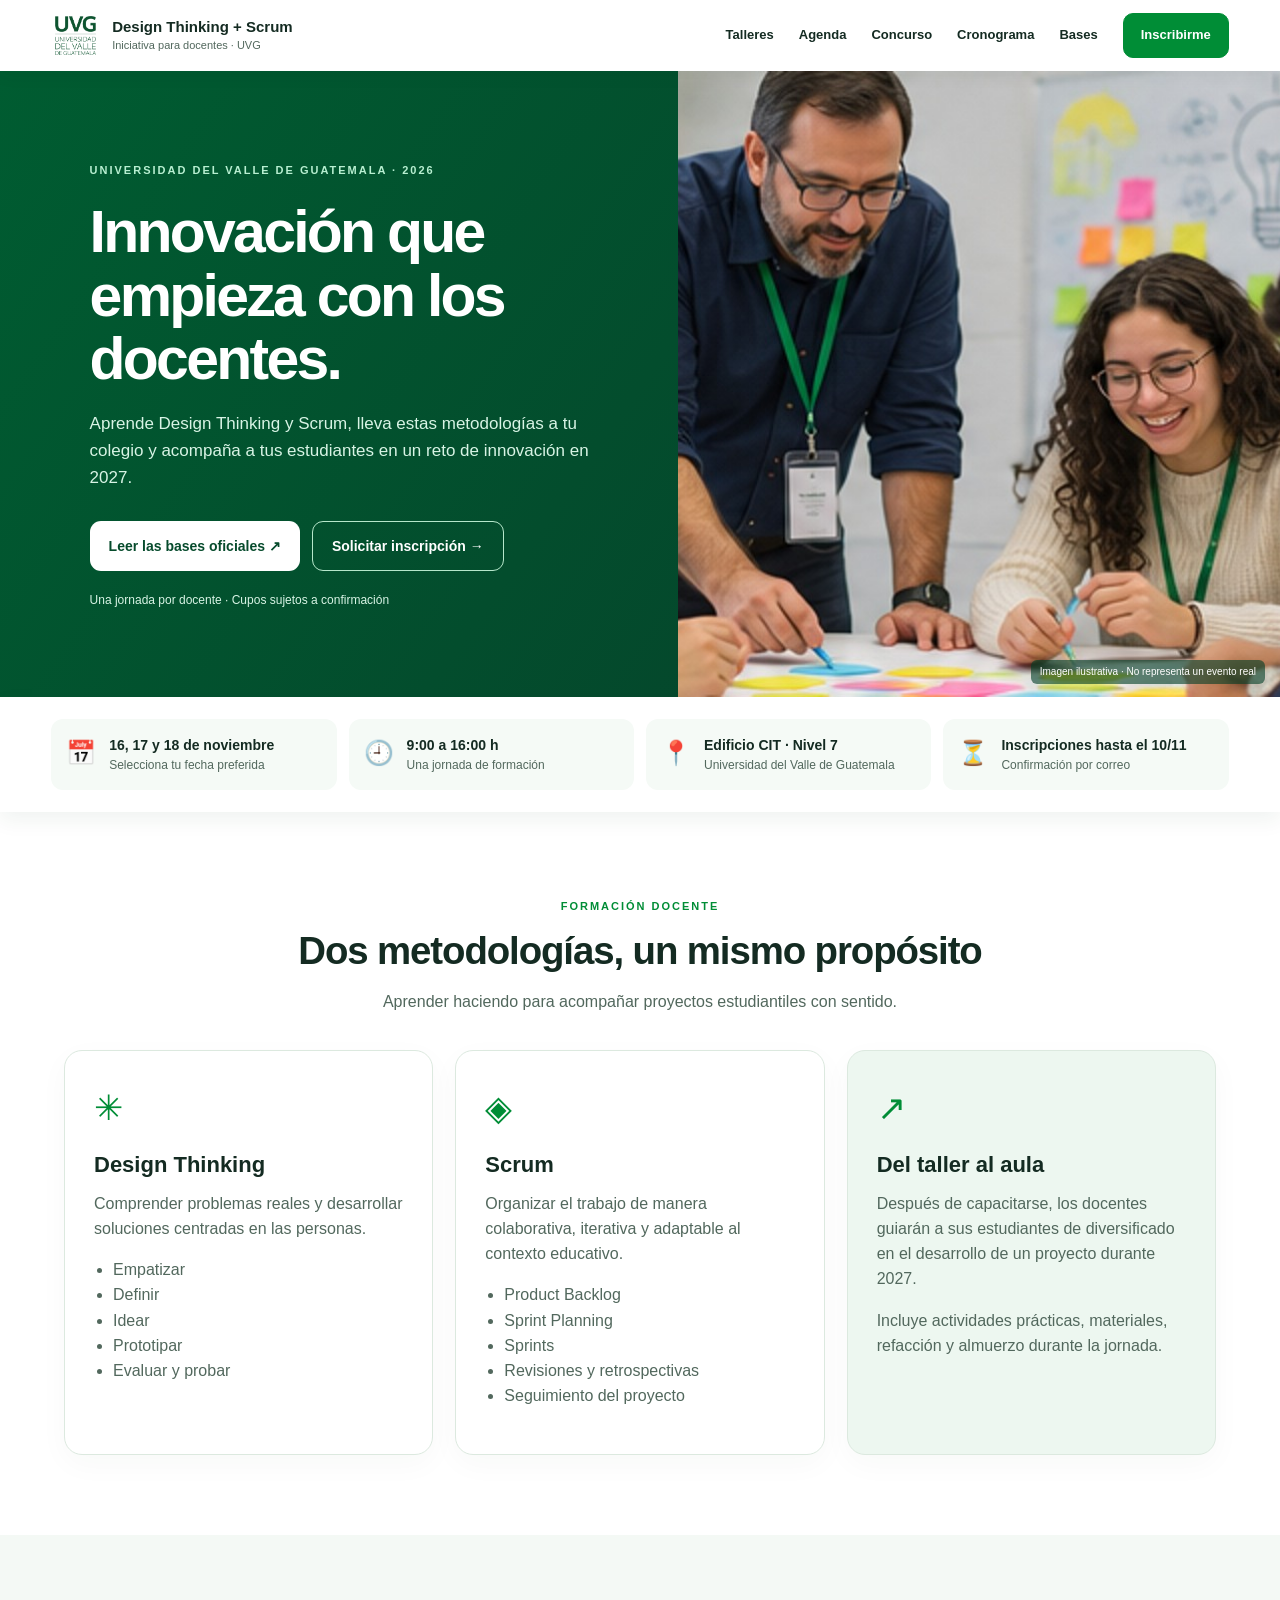
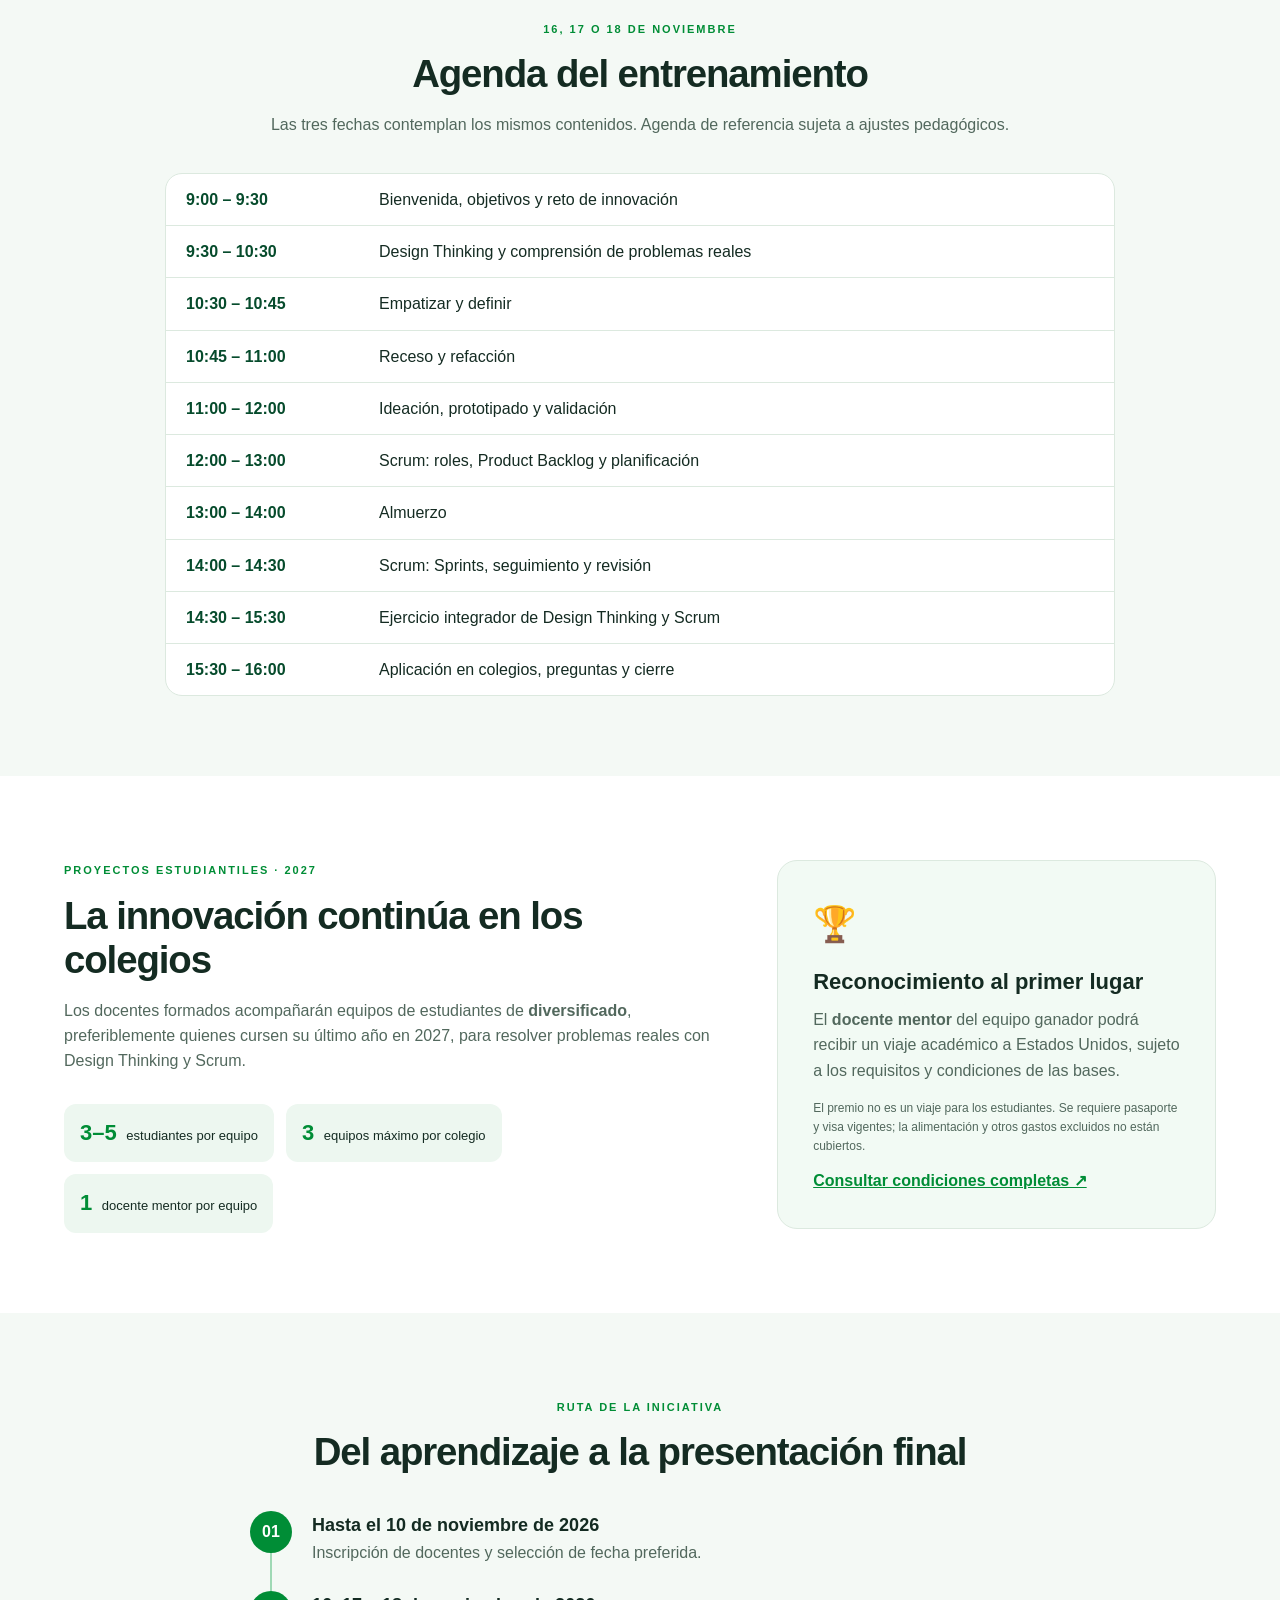
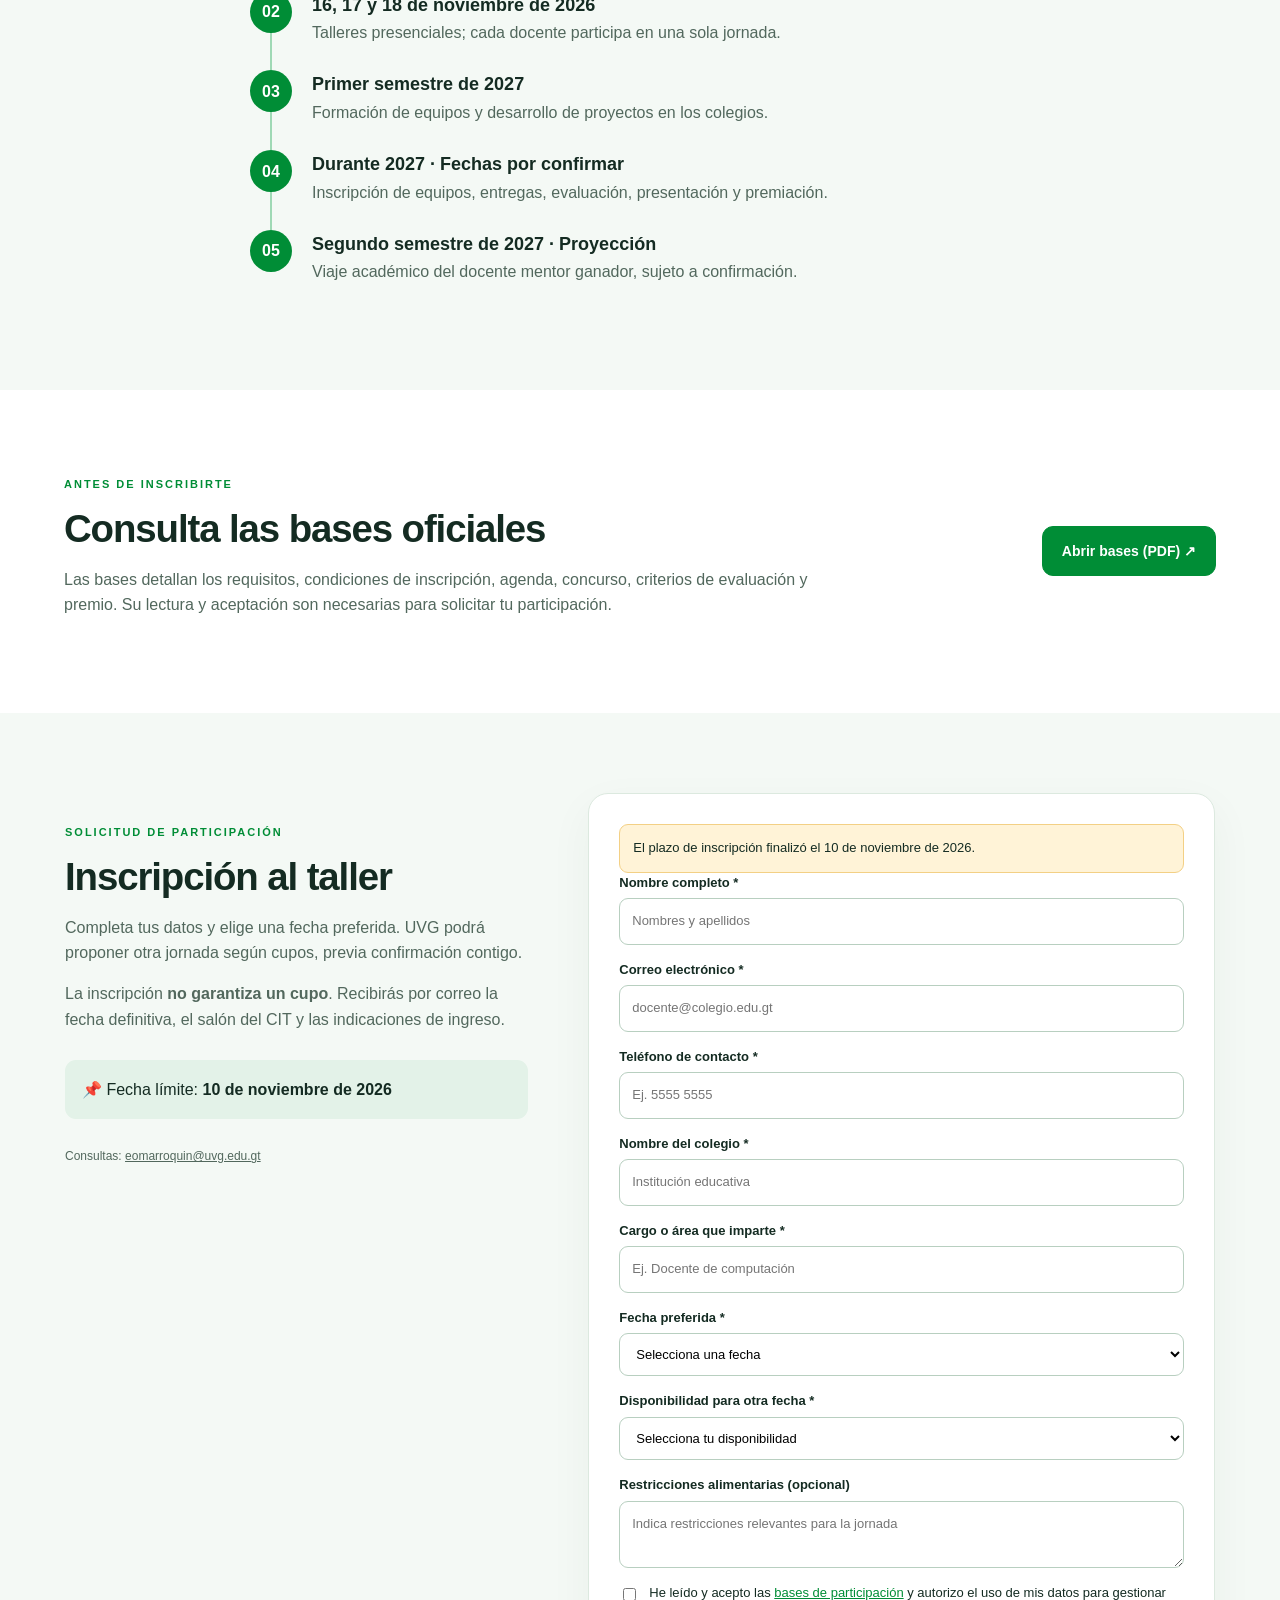
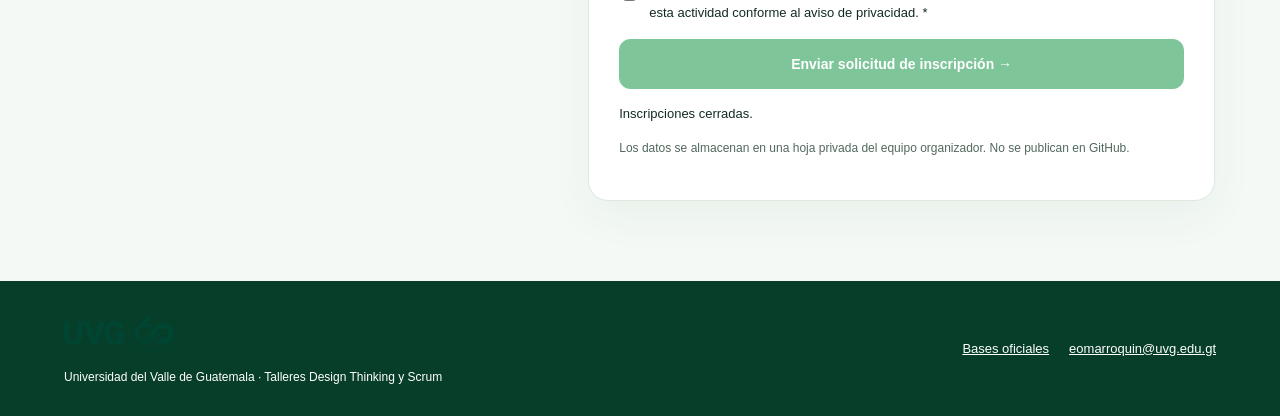
==== index.html @ 0d71b35c "Add files via upload" ====
<!doctype html><html lang="es"><head><meta charset="utf-8"><meta name="viewport" content="width=device-width,initial-scale=1"><meta name="description" content="Talleres de Design Thinking y Scrum para docentes, Universidad del Valle de Guatemala, noviembre 2026."><title>Design Thinking y Scrum | UVG</title><link rel="stylesheet" href="styles.css"></head><body>
<header class="top"><a href="#inicio" class="brand"><img src="assets/logo-uvg-principal.png" alt="Logo original de Universidad del Valle de Guatemala"><span>Design Thinking <b>+ Scrum</b><small>Iniciativa para docentes · UVG</small></span></a><button class="menu" aria-label="Abrir menú" aria-expanded="false">☰</button><nav id="nav"><a href="#talleres">Talleres</a><a href="#agenda">Agenda</a><a href="#concurso">Concurso</a><a href="#cronograma">Cronograma</a><a href="#bases">Bases</a><a class="navbtn" href="#inscripcion">Inscribirme</a></nav></header>
<main><section class="hero" id="inicio"><div class="hero-copy"><span class="eyebrow">UNIVERSIDAD DEL VALLE DE GUATEMALA · 2026</span><h1>Innovación que empieza con los docentes.</h1><p>Aprende Design Thinking y Scrum, lleva estas metodologías a tu colegio y acompaña a tus estudiantes en un reto de innovación en 2027.</p><div class="actions"><a class="btn light" href="documentos/bases-participacion.pdf" target="_blank" rel="noopener">Leer las bases oficiales ↗</a><a class="btn outline" href="#inscripcion">Solicitar inscripción →</a></div><p class="hero-note">Una jornada por docente · Cupos sujetos a confirmación</p></div><div class="hero-photo"><img src="assets/taller-ilustrativo.jpg" alt="Imagen ilustrativa generada de una actividad colaborativa de innovación"><span>Imagen ilustrativa · No representa un evento real</span></div></section>
<section class="quick" aria-label="Datos importantes"><article><span>📅</span><div><strong>16, 17 y 18 de noviembre</strong><small>Selecciona tu fecha preferida</small></div></article><article><span>🕘</span><div><strong>9:00 a 16:00 h</strong><small>Una jornada de formación</small></div></article><article><span>📍</span><div><strong>Edificio CIT · Nivel 7</strong><small>Universidad del Valle de Guatemala</small></div></article><article><span>⏳</span><div><strong>Inscripciones hasta el 10/11</strong><small>Confirmación por correo</small></div></article></section>
<section class="section" id="talleres"><div class="section-heading"><span class="eyebrow green">FORMACIÓN DOCENTE</span><h2>Dos metodologías, un mismo propósito</h2><p>Aprender haciendo para acompañar proyectos estudiantiles con sentido.</p></div><div class="cards"><article class="feature"><span class="symbol">✳</span><h3>Design Thinking</h3><p>Comprender problemas reales y desarrollar soluciones centradas en las personas.</p><ul><li>Empatizar</li><li>Definir</li><li>Idear</li><li>Prototipar</li><li>Evaluar y probar</li></ul></article><article class="feature"><span class="symbol">◈</span><h3>Scrum</h3><p>Organizar el trabajo de manera colaborativa, iterativa y adaptable al contexto educativo.</p><ul><li>Product Backlog</li><li>Sprint Planning</li><li>Sprints</li><li>Revisiones y retrospectivas</li><li>Seguimiento del proyecto</li></ul></article><article class="feature emphasis"><span class="symbol">↗</span><h3>Del taller al aula</h3><p>Después de capacitarse, los docentes guiarán a sus estudiantes de diversificado en el desarrollo de un proyecto durante 2027.</p><p>Incluye actividades prácticas, materiales, refacción y almuerzo durante la jornada.</p></article></div></section>
<section class="section tint" id="agenda"><div class="section-heading"><span class="eyebrow green">16, 17 O 18 DE NOVIEMBRE</span><h2>Agenda del entrenamiento</h2><p>Las tres fechas contemplan los mismos contenidos. Agenda de referencia sujeta a ajustes pedagógicos.</p></div><div class="agenda"><div class="agrow"><b>9:00 – 9:30</b><span>Bienvenida, objetivos y reto de innovación</span></div><div class="agrow"><b>9:30 – 10:30</b><span>Design Thinking y comprensión de problemas reales</span></div><div class="agrow"><b>10:30 – 10:45</b><span>Empatizar y definir</span></div><div class="agrow"><b>10:45 – 11:00</b><span>Receso y refacción</span></div><div class="agrow"><b>11:00 – 12:00</b><span>Ideación, prototipado y validación</span></div><div class="agrow"><b>12:00 – 13:00</b><span>Scrum: roles, Product Backlog y planificación</span></div><div class="agrow"><b>13:00 – 14:00</b><span>Almuerzo</span></div><div class="agrow"><b>14:00 – 14:30</b><span>Scrum: Sprints, seguimiento y revisión</span></div><div class="agrow"><b>14:30 – 15:30</b><span>Ejercicio integrador de Design Thinking y Scrum</span></div><div class="agrow"><b>15:30 – 16:00</b><span>Aplicación en colegios, preguntas y cierre</span></div></div></section>
<section class="section" id="concurso"><div class="split"><div><span class="eyebrow green">PROYECTOS ESTUDIANTILES · 2027</span><h2>La innovación continúa en los colegios</h2><p>Los docentes formados acompañarán equipos de estudiantes de <strong>diversificado</strong>, preferiblemente quienes cursen su último año en 2027, para resolver problemas reales con Design Thinking y Scrum.</p><div class="facts"><span><b>3–5</b> estudiantes por equipo</span><span><b>3</b> equipos máximo por colegio</span><span><b>1</b> docente mentor por equipo</span></div></div><div class="prize"><span class="symbol">🏆</span><h3>Reconocimiento al primer lugar</h3><p>El <strong>docente mentor</strong> del equipo ganador podrá recibir un viaje académico a Estados Unidos, sujeto a los requisitos y condiciones de las bases.</p><p class="small">El premio no es un viaje para los estudiantes. Se requiere pasaporte y visa vigentes; la alimentación y otros gastos excluidos no están cubiertos.</p><a href="documentos/bases-participacion.pdf" target="_blank" rel="noopener">Consultar condiciones completas ↗</a></div></div></section>
<section class="section tint" id="cronograma"><div class="section-heading"><span class="eyebrow green">RUTA DE LA INICIATIVA</span><h2>Del aprendizaje a la presentación final</h2></div><div class="timeline"><article><b>01</b><div><h3>Hasta el 10 de noviembre de 2026</h3><p>Inscripción de docentes y selección de fecha preferida.</p></div></article><article><b>02</b><div><h3>16, 17 y 18 de noviembre de 2026</h3><p>Talleres presenciales; cada docente participa en una sola jornada.</p></div></article><article><b>03</b><div><h3>Primer semestre de 2027</h3><p>Formación de equipos y desarrollo de proyectos en los colegios.</p></div></article><article><b>04</b><div><h3>Durante 2027 · Fechas por confirmar</h3><p>Inscripción de equipos, entregas, evaluación, presentación y premiación.</p></div></article><article><b>05</b><div><h3>Segundo semestre de 2027 · Proyección</h3><p>Viaje académico del docente mentor ganador, sujeto a confirmación.</p></div></article></div></section>
<section class="section bases" id="bases"><div><span class="eyebrow green">ANTES DE INSCRIBIRTE</span><h2>Consulta las bases oficiales</h2><p>Las bases detallan los requisitos, condiciones de inscripción, agenda, concurso, criterios de evaluación y premio. Su lectura y aceptación son necesarias para solicitar tu participación.</p></div><a class="btn primary" href="documentos/bases-participacion.pdf" target="_blank" rel="noopener">Abrir bases (PDF) ↗</a></section>
<section class="section tint" id="inscripcion"><div class="formwrap"><div class="form-intro"><span class="eyebrow green">SOLICITUD DE PARTICIPACIÓN</span><h2>Inscripción al taller</h2><p>Completa tus datos y elige una fecha preferida. UVG podrá proponer otra jornada según cupos, previa confirmación contigo.</p><p>La inscripción <strong>no garantiza un cupo</strong>. Recibirás por correo la fecha definitiva, el salón del CIT y las indicaciones de ingreso.</p><div class="notice">📌 Fecha límite: <strong>10 de noviembre de 2026</strong></div><p class="small">Consultas: <a href="mailto:eomarroquin@uvg.edu.gt">eomarroquin@uvg.edu.gt</a></p></div><div class="formcard"><div id="setupWarning" class="warning" hidden>El registro todavía no está conectado. El administrador debe configurar el servicio de recepción antes de publicar la página.</div><form id="registrationForm" method="post" target="registro_respuesta" autocomplete="on"><label>Nombre completo *<input name="nombre" required minlength="5" maxlength="120" autocomplete="name" placeholder="Nombres y apellidos"></label><label>Correo electrónico *<input type="email" name="correo" required maxlength="160" autocomplete="email" placeholder="docente@colegio.edu.gt"></label><label>Teléfono de contacto *<input type="tel" name="telefono" required minlength="8" maxlength="20" pattern="[0-9+() .-]{8,20}" placeholder="Ej. 5555 5555"></label><label>Nombre del colegio *<input name="colegio" required minlength="3" maxlength="160" placeholder="Institución educativa"></label><label>Cargo o área que imparte *<input name="cargo" required minlength="3" maxlength="120" placeholder="Ej. Docente de computación"></label><label>Fecha preferida *<select name="fecha" required><option value="">Selecciona una fecha</option><option value="2026-11-16">Lunes 16 de noviembre</option><option value="2026-11-17">Martes 17 de noviembre</option><option value="2026-11-18">Miércoles 18 de noviembre</option></select></label><label>Disponibilidad para otra fecha *<select name="disponibilidad" required><option value="">Selecciona tu disponibilidad</option><option value="Las tres fechas">Tengo disponibilidad los tres días</option><option value="Otra fecha previa consulta">Podría asistir otra fecha, previa consulta</option><option value="Solo fecha preferida">Solo puedo asistir en mi fecha preferida</option></select></label><label>Restricciones alimentarias (opcional)<textarea name="alimentacion" maxlength="350" rows="2" placeholder="Indica restricciones relevantes para la jornada"></textarea></label><label class="check"><input type="checkbox" name="aceptacion" value="SI" required><span>He leído y acepto las <a href="documentos/bases-participacion.pdf" target="_blank" rel="noopener">bases de participación</a> y autorizo el uso de mis datos para gestionar esta actividad conforme al aviso de privacidad. *</span></label><input type="hidden" name="website" value=""><input type="hidden" name="requestId" id="requestId"><button id="submitBtn" class="btn primary full" type="submit">Enviar solicitud de inscripción →</button><p id="formMessage" role="status" aria-live="polite" class="formmsg"></p><p class="small">Los datos se almacenan en una hoja privada del equipo organizador. No se publican en GitHub.</p></form><iframe name="registro_respuesta" id="registro_respuesta" title="Respuesta del registro" hidden></iframe></div></div></section></main>
<footer><div><img src="assets/logo-uvg-aniversario.png" alt="Logo institucional original de UVG aniversario"><p>Universidad del Valle de Guatemala · Talleres Design Thinking y Scrum</p></div><div><a href="documentos/bases-participacion.pdf" target="_blank" rel="noopener">Bases oficiales</a><a href="mailto:eomarroquin@uvg.edu.gt">eomarroquin@uvg.edu.gt</a></div></footer><script src="config.js"></script><script src="main.js"></script></body></html>
---- styles.css ----
:root{--green:#008d36;--dark:#064b2c;--ink:#142b22;--muted:#52685d;--soft:#edf7f0;--line:#dce9df;--white:#fff}*{box-sizing:border-box}html{scroll-behavior:smooth;scroll-padding-top:86px}body{margin:0;color:var(--ink);font-family:Inter,Segoe UI,Arial,sans-serif;line-height:1.58}a{color:inherit}button,input,select,textarea{font:inherit}.top{position:sticky;top:0;z-index:10;background:#ffffffed;backdrop-filter:blur(14px);display:flex;justify-content:space-between;align-items:center;gap:20px;padding:11px max(4vw,20px);box-shadow:0 2px 18px #143c2012}.brand{display:flex;align-items:center;gap:12px;text-decoration:none;font-size:15px;font-weight:750;line-height:1.2}.brand img{width:49px;height:49px;object-fit:contain}.brand small{display:block;color:var(--muted);font-size:11px;font-weight:500;margin-top:3px}.top nav{display:flex;align-items:center;gap:25px}.top nav a{text-decoration:none;font-weight:650;font-size:13px}.top nav a:hover{color:var(--green)}.top .navbtn,.btn.primary{background:var(--green);color:white;border:1px solid var(--green)}.top .navbtn{padding:11px 17px;border-radius:10px}.menu{display:none;background:none;border:0;font-size:25px}.hero{background:linear-gradient(125deg,#005c31,#063e29);color:#fff;display:grid;grid-template-columns:1fr 47%;min-height:510px;overflow:hidden}.hero-copy{padding:85px 7vw 75px;max-width:800px}.eyebrow{font-size:11px;font-weight:800;letter-spacing:2px;color:#b8efd1}.eyebrow.green{color:var(--green)}h1,h2,h3,p{margin-top:0}h1{font-size:clamp(38px,4.6vw,69px);letter-spacing:-2.7px;line-height:1.08;margin:19px 0 20px}h2{font-size:clamp(28px,3vw,44px);line-height:1.16;letter-spacing:-1.1px;margin:12px 0 15px}h3{font-size:22px;line-height:1.25;margin-bottom:12px}.hero-copy>p{font-size:17px;max-width:580px;color:#d8f4e5}.hero-note{font-size:12px!important;margin-top:20px}.actions{display:flex;flex-wrap:wrap;gap:12px;margin-top:29px}.btn{display:inline-flex;align-items:center;justify-content:center;text-align:center;border-radius:11px;padding:13px 19px;font-weight:750;font-size:14px;text-decoration:none;cursor:pointer;transition:transform .2s,opacity .2s}.btn:hover{transform:translateY(-2px)}.btn.light{background:white;color:var(--dark)}.btn.outline{border:1px solid #b6e7cb;color:white}.hero-photo{position:relative;min-height:360px}.hero-photo img{height:100%;width:100%;object-fit:cover}.hero-photo span{position:absolute;bottom:13px;right:15px;background:#003c2599;color:white;border-radius:6px;padding:4px 9px;font-size:10px}.quick{display:grid;grid-template-columns:repeat(4,1fr);gap:12px;padding:22px 4vw;background:white;box-shadow:0 8px 20px #123d2010}.quick article{display:flex;gap:13px;padding:15px;background:#f5faf6;border-radius:12px}.quick article>span{font-size:24px}.quick strong,.quick small{display:block}.quick strong{font-size:14px}.quick small{font-size:12px;color:var(--muted)}.section{padding:80px max(5vw,22px)}.section-heading{max-width:800px;margin:0 auto 36px;text-align:center}.section-heading p{color:var(--muted)}.cards{display:grid;grid-template-columns:repeat(3,1fr);gap:22px;max-width:1250px;margin:auto}.feature{border:1px solid var(--line);border-radius:18px;padding:29px;background:white;box-shadow:0 9px 30px #143d2108}.feature.emphasis{background:var(--soft)}.feature p,.feature li{color:var(--muted)}.feature ul{padding-left:19px}.symbol{display:block;color:var(--green);font-size:35px;margin-bottom:16px}.tint{background:#f4f9f5}.agenda{max-width:950px;margin:auto;background:white;border:1px solid var(--line);border-radius:17px;overflow:hidden}.agrow{display:grid;grid-template-columns:175px 1fr;gap:18px;padding:13px 20px;border-bottom:1px solid var(--line)}.agrow:last-child{border-bottom:0}.agrow b{color:var(--dark)}.split{max-width:1200px;margin:auto;display:grid;grid-template-columns:1.2fr .8fr;gap:55px;align-items:center}.split p{color:var(--muted)}.facts{display:flex;gap:12px;flex-wrap:wrap;margin-top:30px}.facts span{background:var(--soft);padding:12px 16px;border-radius:12px;font-size:13px}.facts b{font-size:22px;color:var(--green);margin-right:6px}.prize{padding:35px;background:#f2faf4;border:1px solid var(--line);border-radius:20px}.prize a{color:var(--green);font-weight:750}.small{font-size:12px;color:var(--muted)!important}.timeline{max-width:780px;margin:auto}.timeline article{display:flex;gap:20px;position:relative;padding-bottom:25px}.timeline article:not(:last-child):before{content:'';position:absolute;top:40px;left:20px;bottom:0;border-left:2px solid #9fd9b5}.timeline article>b{background:var(--green);color:white;display:grid;place-items:center;flex:none;width:42px;height:42px;border-radius:50%;z-index:1}.timeline h3{font-size:18px;margin:3px 0 4px}.timeline p{color:var(--muted);margin:0}.bases{display:flex;align-items:center;justify-content:space-between;gap:35px;max-width:1350px;margin:auto}.bases div{max-width:760px}.bases p{color:var(--muted)}.formwrap{display:grid;grid-template-columns:.85fr 1.15fr;gap:60px;max-width:1150px;margin:auto;align-items:start}.form-intro{padding-top:25px}.form-intro p{color:var(--muted)}.notice{background:#e3f2e8;padding:17px;border-radius:11px;margin:28px 0}.formcard{background:white;border:1px solid var(--line);border-radius:20px;padding:30px;box-shadow:0 15px 45px #113e1e0c}form{display:grid;gap:15px}form label{display:grid;gap:5px;font-size:13px;font-weight:700}input:not([type=checkbox]),select,textarea{width:100%;border:1px solid #b8cfc0;border-radius:9px;padding:12px;background:white;outline-color:var(--green);font-weight:400}form .check{display:flex;gap:10px;align-items:start;font-weight:400}form .check input{margin-top:5px;accent-color:var(--green)}form .check a{color:var(--green)}.full{width:100%}.btn:disabled{opacity:.5;cursor:not-allowed}.warning{background:#fff3d7;border:1px solid #f3d085;padding:13px;border-radius:9px;font-size:13px}.formmsg{font-size:13px;margin:0}.formmsg.success{color:#00752e}.formmsg.error{color:#ae2732}footer{background:#073e2a;color:white;padding:30px 5vw;display:flex;justify-content:space-between;gap:25px;align-items:center}footer img{width:110px;height:44px;object-fit:contain;object-position:left}footer p{font-size:12px;margin:5px 0 0}footer>div:last-child{display:flex;gap:20px;flex-wrap:wrap;font-size:13px}@media(max-width:950px){.top nav{gap:13px}.hero{grid-template-columns:1fr 42%}.hero-copy{padding:65px 5vw}.quick{grid-template-columns:repeat(2,1fr)}.cards{grid-template-columns:repeat(2,1fr)}.cards .emphasis{grid-column:span 2}.formwrap{gap:25px}}@media(max-width:700px){.menu{display:block}.top nav{display:none;position:absolute;top:70px;left:0;right:0;background:white;padding:20px;flex-direction:column;align-items:stretch;box-shadow:0 15px 20px #0001}.top nav.open{display:flex}.hero{display:flex;flex-direction:column}.hero-copy{padding:58px 24px 45px}.hero-photo{height:290px}.quick{grid-template-columns:1fr 1fr}.section{padding:60px 22px}.cards,.split,.formwrap{grid-template-columns:1fr}.cards .emphasis{grid-column:auto}.agrow{grid-template-columns:110px 1fr;gap:10px;font-size:13px;padding:12px}.bases,footer{flex-direction:column;align-items:start}.formcard{padding:20px}.quick article{padding:11px}.quick strong{font-size:12px}.quick small{font-size:11px}}@media(max-width:420px){.quick{grid-template-columns:1fr}h1{letter-spacing:-1.5px}.brand span{font-size:12px}}
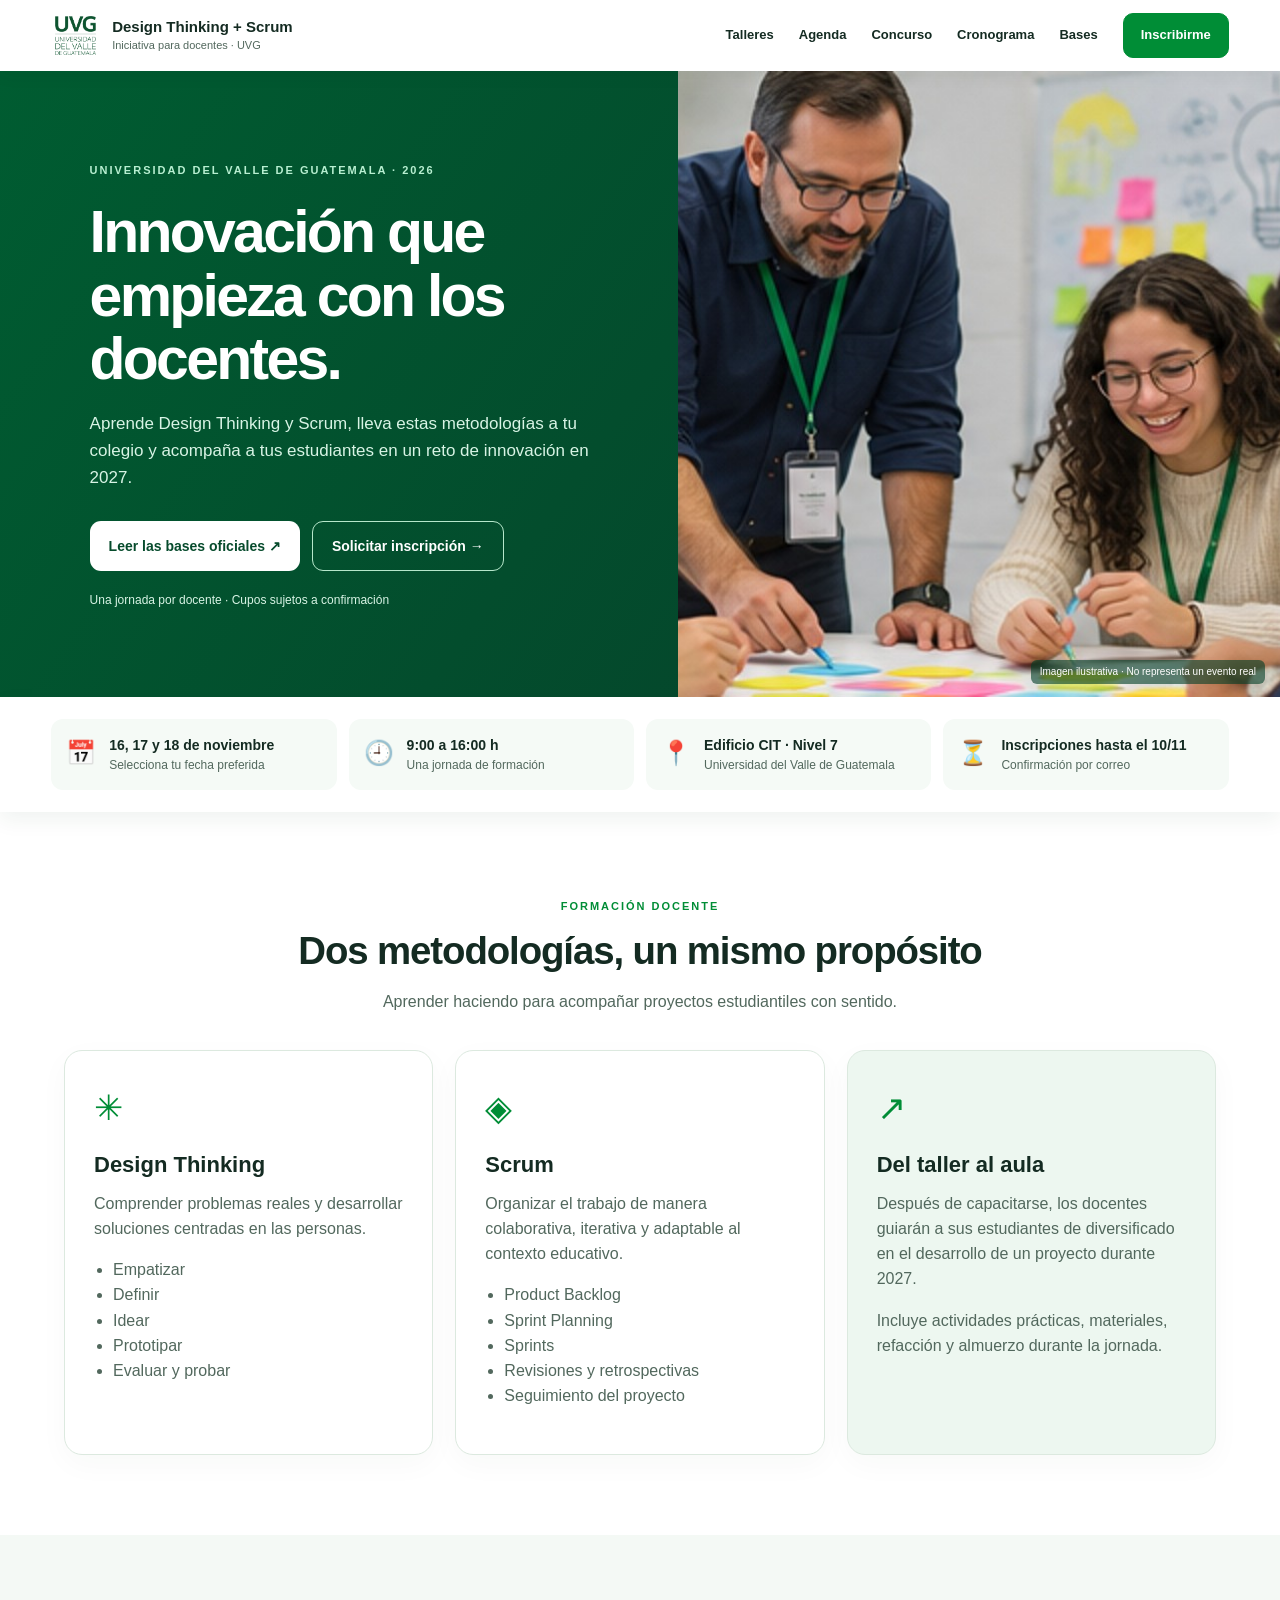
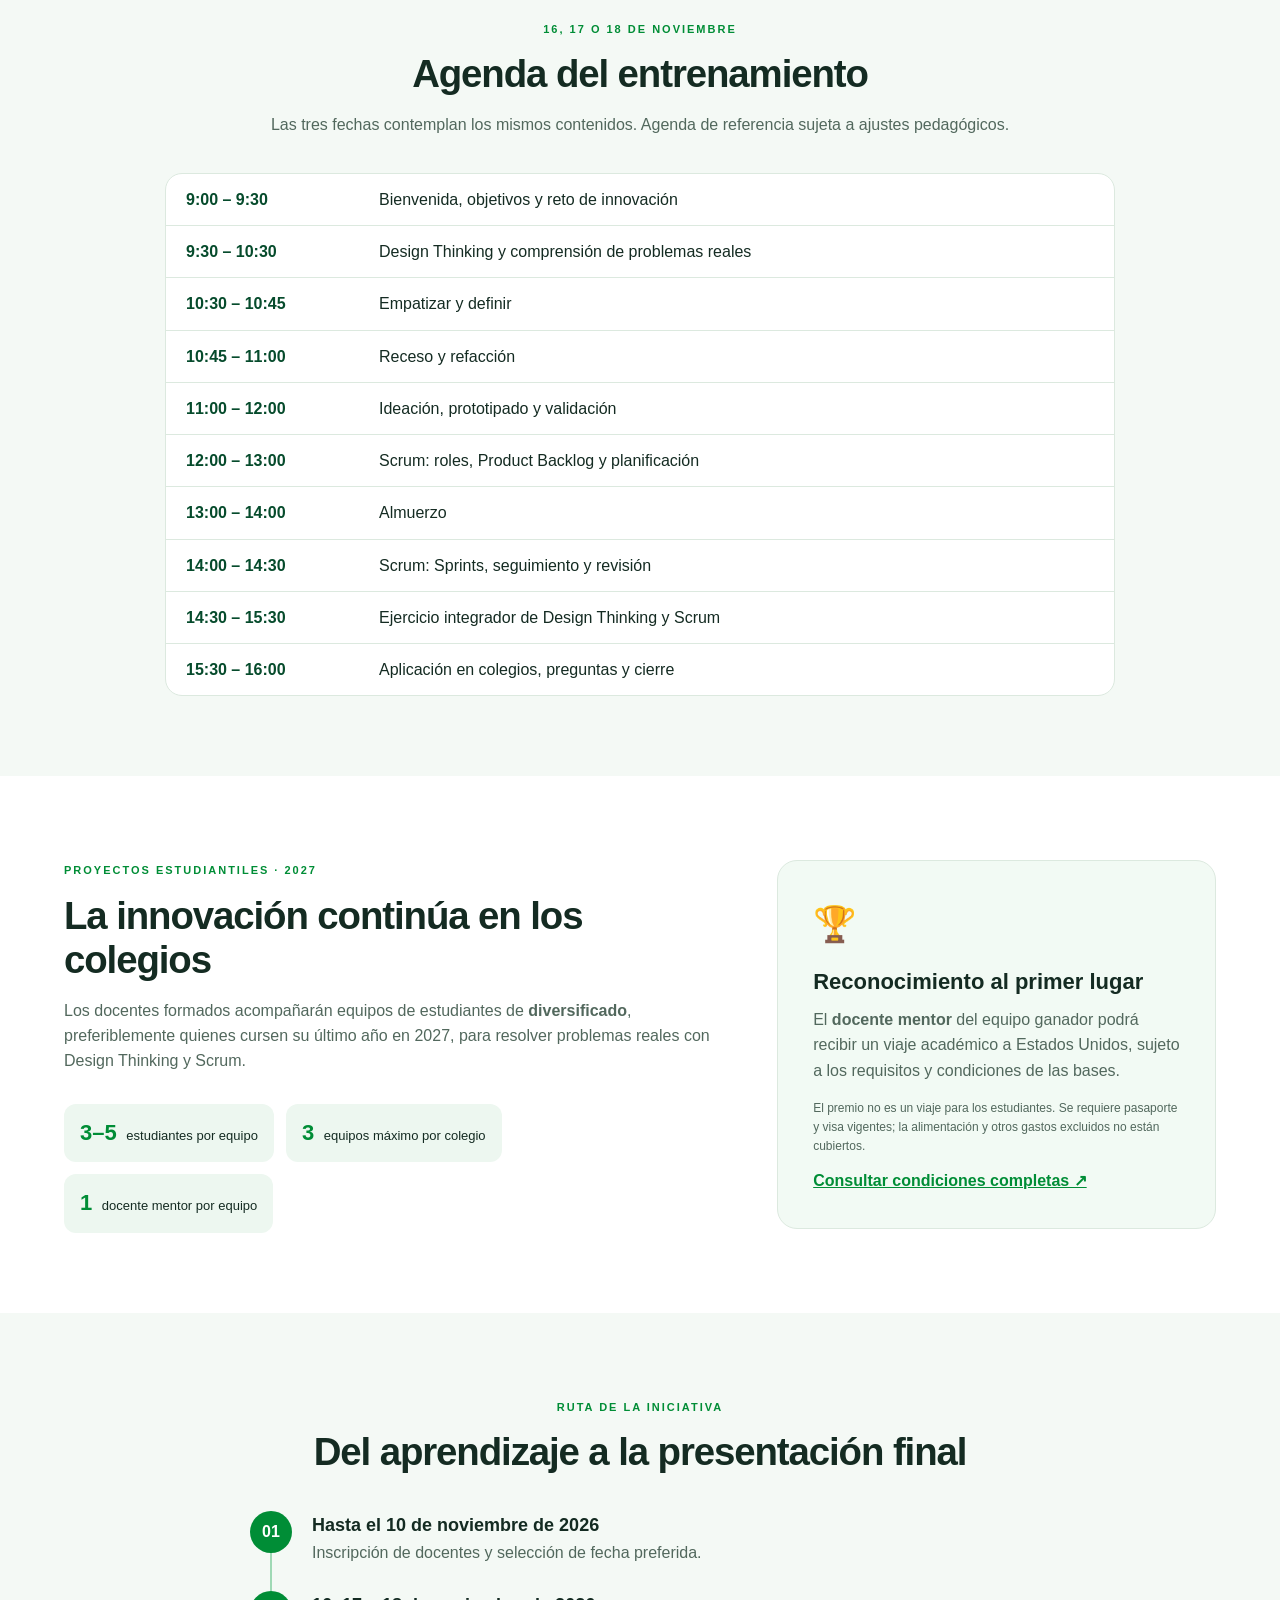
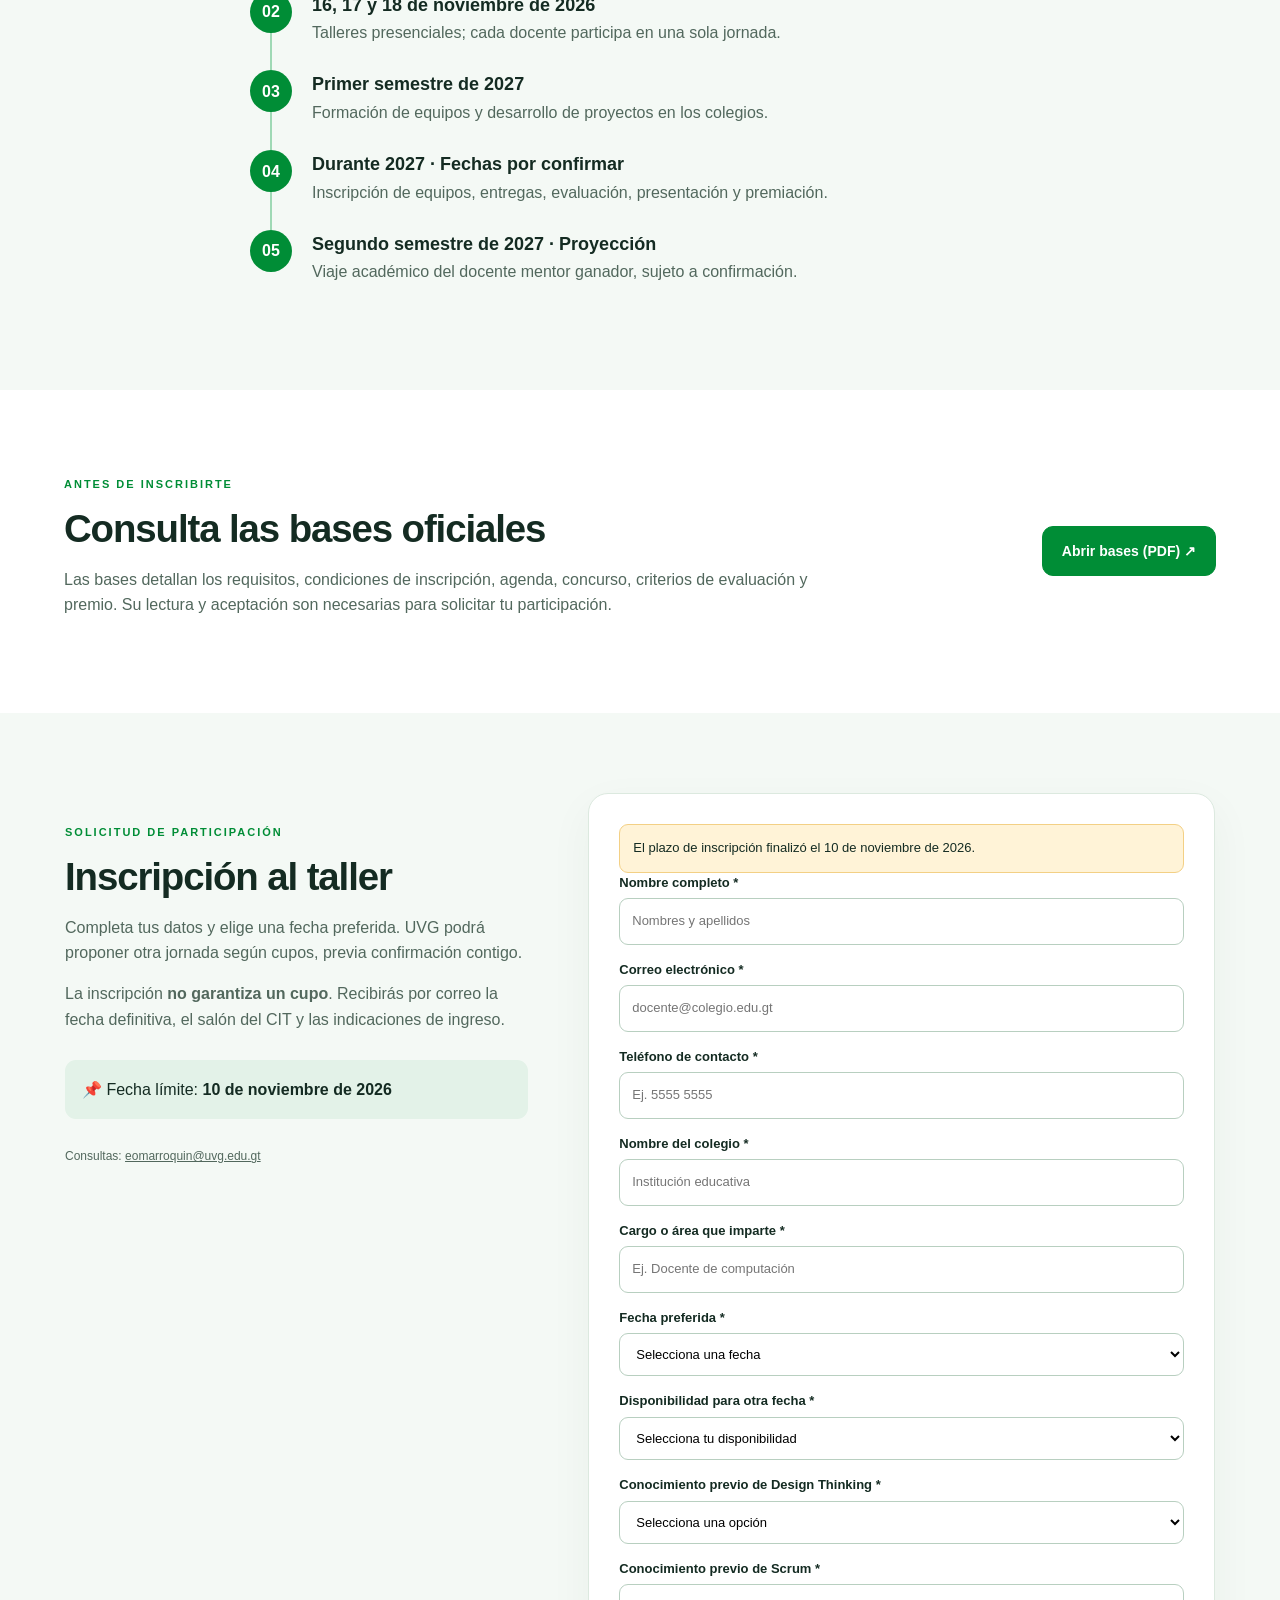
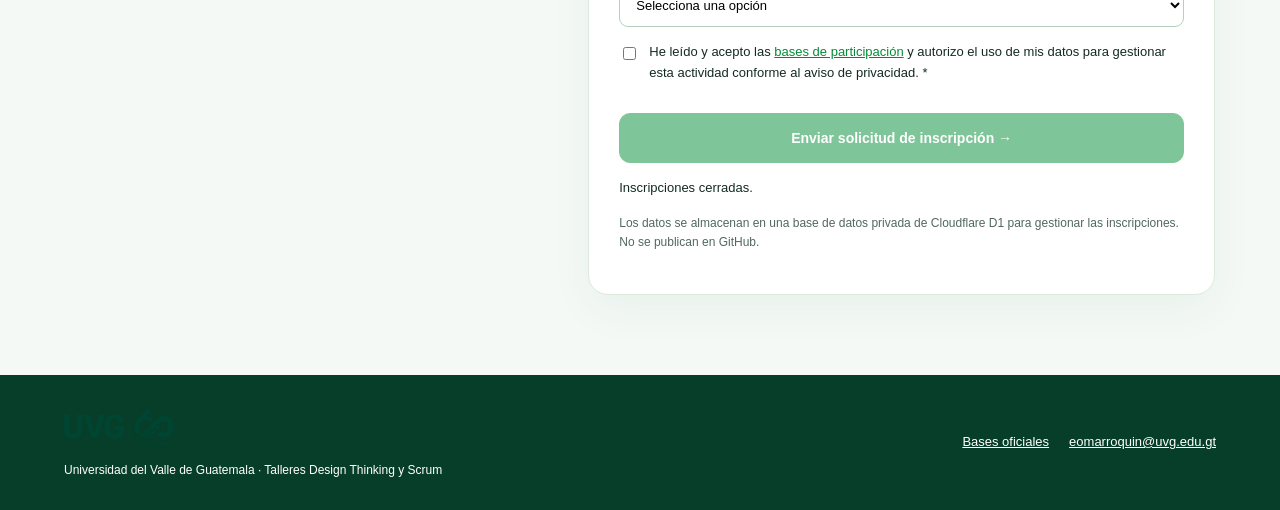
==== commit 2069936d: "Add files via upload" ====
--- a/index.html
+++ b/index.html
@@ -7,5 +7,5 @@
 <section class="section" id="concurso"><div class="split"><div><span class="eyebrow green">PROYECTOS ESTUDIANTILES · 2027</span><h2>La innovación continúa en los colegios</h2><p>Los docentes formados acompañarán equipos de estudiantes de <strong>diversificado</strong>, preferiblemente quienes cursen su último año en 2027, para resolver problemas reales con Design Thinking y Scrum.</p><div class="facts"><span><b>3–5</b> estudiantes por equipo</span><span><b>3</b> equipos máximo por colegio</span><span><b>1</b> docente mentor por equipo</span></div></div><div class="prize"><span class="symbol">🏆</span><h3>Reconocimiento al primer lugar</h3><p>El <strong>docente mentor</strong> del equipo ganador podrá recibir un viaje académico a Estados Unidos, sujeto a los requisitos y condiciones de las bases.</p><p class="small">El premio no es un viaje para los estudiantes. Se requiere pasaporte y visa vigentes; la alimentación y otros gastos excluidos no están cubiertos.</p><a href="documentos/bases-participacion.pdf" target="_blank" rel="noopener">Consultar condiciones completas ↗</a></div></div></section>
 <section class="section tint" id="cronograma"><div class="section-heading"><span class="eyebrow green">RUTA DE LA INICIATIVA</span><h2>Del aprendizaje a la presentación final</h2></div><div class="timeline"><article><b>01</b><div><h3>Hasta el 10 de noviembre de 2026</h3><p>Inscripción de docentes y selección de fecha preferida.</p></div></article><article><b>02</b><div><h3>16, 17 y 18 de noviembre de 2026</h3><p>Talleres presenciales; cada docente participa en una sola jornada.</p></div></article><article><b>03</b><div><h3>Primer semestre de 2027</h3><p>Formación de equipos y desarrollo de proyectos en los colegios.</p></div></article><article><b>04</b><div><h3>Durante 2027 · Fechas por confirmar</h3><p>Inscripción de equipos, entregas, evaluación, presentación y premiación.</p></div></article><article><b>05</b><div><h3>Segundo semestre de 2027 · Proyección</h3><p>Viaje académico del docente mentor ganador, sujeto a confirmación.</p></div></article></div></section>
 <section class="section bases" id="bases"><div><span class="eyebrow green">ANTES DE INSCRIBIRTE</span><h2>Consulta las bases oficiales</h2><p>Las bases detallan los requisitos, condiciones de inscripción, agenda, concurso, criterios de evaluación y premio. Su lectura y aceptación son necesarias para solicitar tu participación.</p></div><a class="btn primary" href="documentos/bases-participacion.pdf" target="_blank" rel="noopener">Abrir bases (PDF) ↗</a></section>
-<section class="section tint" id="inscripcion"><div class="formwrap"><div class="form-intro"><span class="eyebrow green">SOLICITUD DE PARTICIPACIÓN</span><h2>Inscripción al taller</h2><p>Completa tus datos y elige una fecha preferida. UVG podrá proponer otra jornada según cupos, previa confirmación contigo.</p><p>La inscripción <strong>no garantiza un cupo</strong>. Recibirás por correo la fecha definitiva, el salón del CIT y las indicaciones de ingreso.</p><div class="notice">📌 Fecha límite: <strong>10 de noviembre de 2026</strong></div><p class="small">Consultas: <a href="mailto:eomarroquin@uvg.edu.gt">eomarroquin@uvg.edu.gt</a></p></div><div class="formcard"><div id="setupWarning" class="warning" hidden>El registro todavía no está conectado. El administrador debe configurar el servicio de recepción antes de publicar la página.</div><form id="registrationForm" method="post" target="registro_respuesta" autocomplete="on"><label>Nombre completo *<input name="nombre" required minlength="5" maxlength="120" autocomplete="name" placeholder="Nombres y apellidos"></label><label>Correo electrónico *<input type="email" name="correo" required maxlength="160" autocomplete="email" placeholder="docente@colegio.edu.gt"></label><label>Teléfono de contacto *<input type="tel" name="telefono" required minlength="8" maxlength="20" pattern="[0-9+() .-]{8,20}" placeholder="Ej. 5555 5555"></label><label>Nombre del colegio *<input name="colegio" required minlength="3" maxlength="160" placeholder="Institución educativa"></label><label>Cargo o área que imparte *<input name="cargo" required minlength="3" maxlength="120" placeholder="Ej. Docente de computación"></label><label>Fecha preferida *<select name="fecha" required><option value="">Selecciona una fecha</option><option value="2026-11-16">Lunes 16 de noviembre</option><option value="2026-11-17">Martes 17 de noviembre</option><option value="2026-11-18">Miércoles 18 de noviembre</option></select></label><label>Disponibilidad para otra fecha *<select name="disponibilidad" required><option value="">Selecciona tu disponibilidad</option><option value="Las tres fechas">Tengo disponibilidad los tres días</option><option value="Otra fecha previa consulta">Podría asistir otra fecha, previa consulta</option><option value="Solo fecha preferida">Solo puedo asistir en mi fecha preferida</option></select></label><label>Restricciones alimentarias (opcional)<textarea name="alimentacion" maxlength="350" rows="2" placeholder="Indica restricciones relevantes para la jornada"></textarea></label><label class="check"><input type="checkbox" name="aceptacion" value="SI" required><span>He leído y acepto las <a href="documentos/bases-participacion.pdf" target="_blank" rel="noopener">bases de participación</a> y autorizo el uso de mis datos para gestionar esta actividad conforme al aviso de privacidad. *</span></label><input type="hidden" name="website" value=""><input type="hidden" name="requestId" id="requestId"><button id="submitBtn" class="btn primary full" type="submit">Enviar solicitud de inscripción →</button><p id="formMessage" role="status" aria-live="polite" class="formmsg"></p><p class="small">Los datos se almacenan en una hoja privada del equipo organizador. No se publican en GitHub.</p></form><iframe name="registro_respuesta" id="registro_respuesta" title="Respuesta del registro" hidden></iframe></div></div></section></main>
-<footer><div><img src="assets/logo-uvg-aniversario.png" alt="Logo institucional original de UVG aniversario"><p>Universidad del Valle de Guatemala · Talleres Design Thinking y Scrum</p></div><div><a href="documentos/bases-participacion.pdf" target="_blank" rel="noopener">Bases oficiales</a><a href="mailto:eomarroquin@uvg.edu.gt">eomarroquin@uvg.edu.gt</a></div></footer><script src="config.js"></script><script src="main.js"></script></body></html>
+<section class="section tint" id="inscripcion"><div class="formwrap"><div class="form-intro"><span class="eyebrow green">SOLICITUD DE PARTICIPACIÓN</span><h2>Inscripción al taller</h2><p>Completa tus datos y elige una fecha preferida. UVG podrá proponer otra jornada según cupos, previa confirmación contigo.</p><p>La inscripción <strong>no garantiza un cupo</strong>. Recibirás por correo la fecha definitiva, el salón del CIT y las indicaciones de ingreso.</p><div class="notice">📌 Fecha límite: <strong>10 de noviembre de 2026</strong></div><p class="small">Consultas: <a href="mailto:eomarroquin@uvg.edu.gt">eomarroquin@uvg.edu.gt</a></p></div><div class="formcard"><div id="setupWarning" class="warning" hidden>El registro todavía no está conectado. El administrador debe configurar el servicio de recepción antes de publicar la página.</div><form id="registrationForm" autocomplete="on"><label>Nombre completo *<input name="nombre" required minlength="5" maxlength="120" autocomplete="name" placeholder="Nombres y apellidos"></label><label>Correo electrónico *<input type="email" name="correo" required maxlength="160" autocomplete="email" placeholder="docente@colegio.edu.gt"></label><label>Teléfono de contacto *<input type="tel" name="telefono" required minlength="8" maxlength="20" pattern="[0-9+() .-]{8,20}" placeholder="Ej. 5555 5555"></label><label>Nombre del colegio *<input name="colegio" required minlength="3" maxlength="160" placeholder="Institución educativa"></label><label>Cargo o área que imparte *<input name="cargo" required minlength="3" maxlength="120" placeholder="Ej. Docente de computación"></label><label>Fecha preferida *<select name="fecha" required><option value="">Selecciona una fecha</option><option value="2026-11-16">Lunes 16 de noviembre</option><option value="2026-11-17">Martes 17 de noviembre</option><option value="2026-11-18">Miércoles 18 de noviembre</option></select></label><label>Disponibilidad para otra fecha *<select name="disponibilidad" required><option value="">Selecciona tu disponibilidad</option><option value="Las tres fechas">Tengo disponibilidad los tres días</option><option value="Otra fecha previa consulta">Podría asistir otra fecha, previa consulta</option><option value="Solo fecha preferida">Solo puedo asistir en mi fecha preferida</option></select></label><label>Conocimiento previo de Design Thinking *<select name="conocimientoDesignThinking" required><option value="">Selecciona una opción</option><option value="Ninguno">Ninguno</option><option value="Básico">Básico</option><option value="Intermedio">Intermedio</option><option value="Avanzado">Avanzado</option></select></label><label>Conocimiento previo de Scrum *<select name="conocimientoScrum" required><option value="">Selecciona una opción</option><option value="Ninguno">Ninguno</option><option value="Básico">Básico</option><option value="Intermedio">Intermedio</option><option value="Avanzado">Avanzado</option></select></label><label class="check"><input type="checkbox" name="aceptacion" value="SI" required><span>He leído y acepto las <a href="documentos/bases-participacion.pdf" target="_blank" rel="noopener">bases de participación</a> y autorizo el uso de mis datos para gestionar esta actividad conforme al aviso de privacidad. *</span></label><div id="turnstileContainer" aria-label="Verificación de seguridad"></div><button id="submitBtn" class="btn primary full" type="submit">Enviar solicitud de inscripción →</button><p id="formMessage" role="status" aria-live="polite" class="formmsg"></p><p class="small">Los datos se almacenan en una base de datos privada de Cloudflare D1 para gestionar las inscripciones. No se publican en GitHub.</p></form></div></div></section></main>
+<footer><div><img src="assets/logo-uvg-aniversario.png" alt="Logo institucional original de UVG aniversario"><p>Universidad del Valle de Guatemala · Talleres Design Thinking y Scrum</p></div><div><a href="documentos/bases-participacion.pdf" target="_blank" rel="noopener">Bases oficiales</a><a href="mailto:eomarroquin@uvg.edu.gt">eomarroquin@uvg.edu.gt</a></div></footer><script src="config.js"></script><script src="main.js"></script><script src="https://challenges.cloudflare.com/turnstile/v0/api.js?onload=onloadTurnstile&amp;render=explicit" async defer></script></body></html>
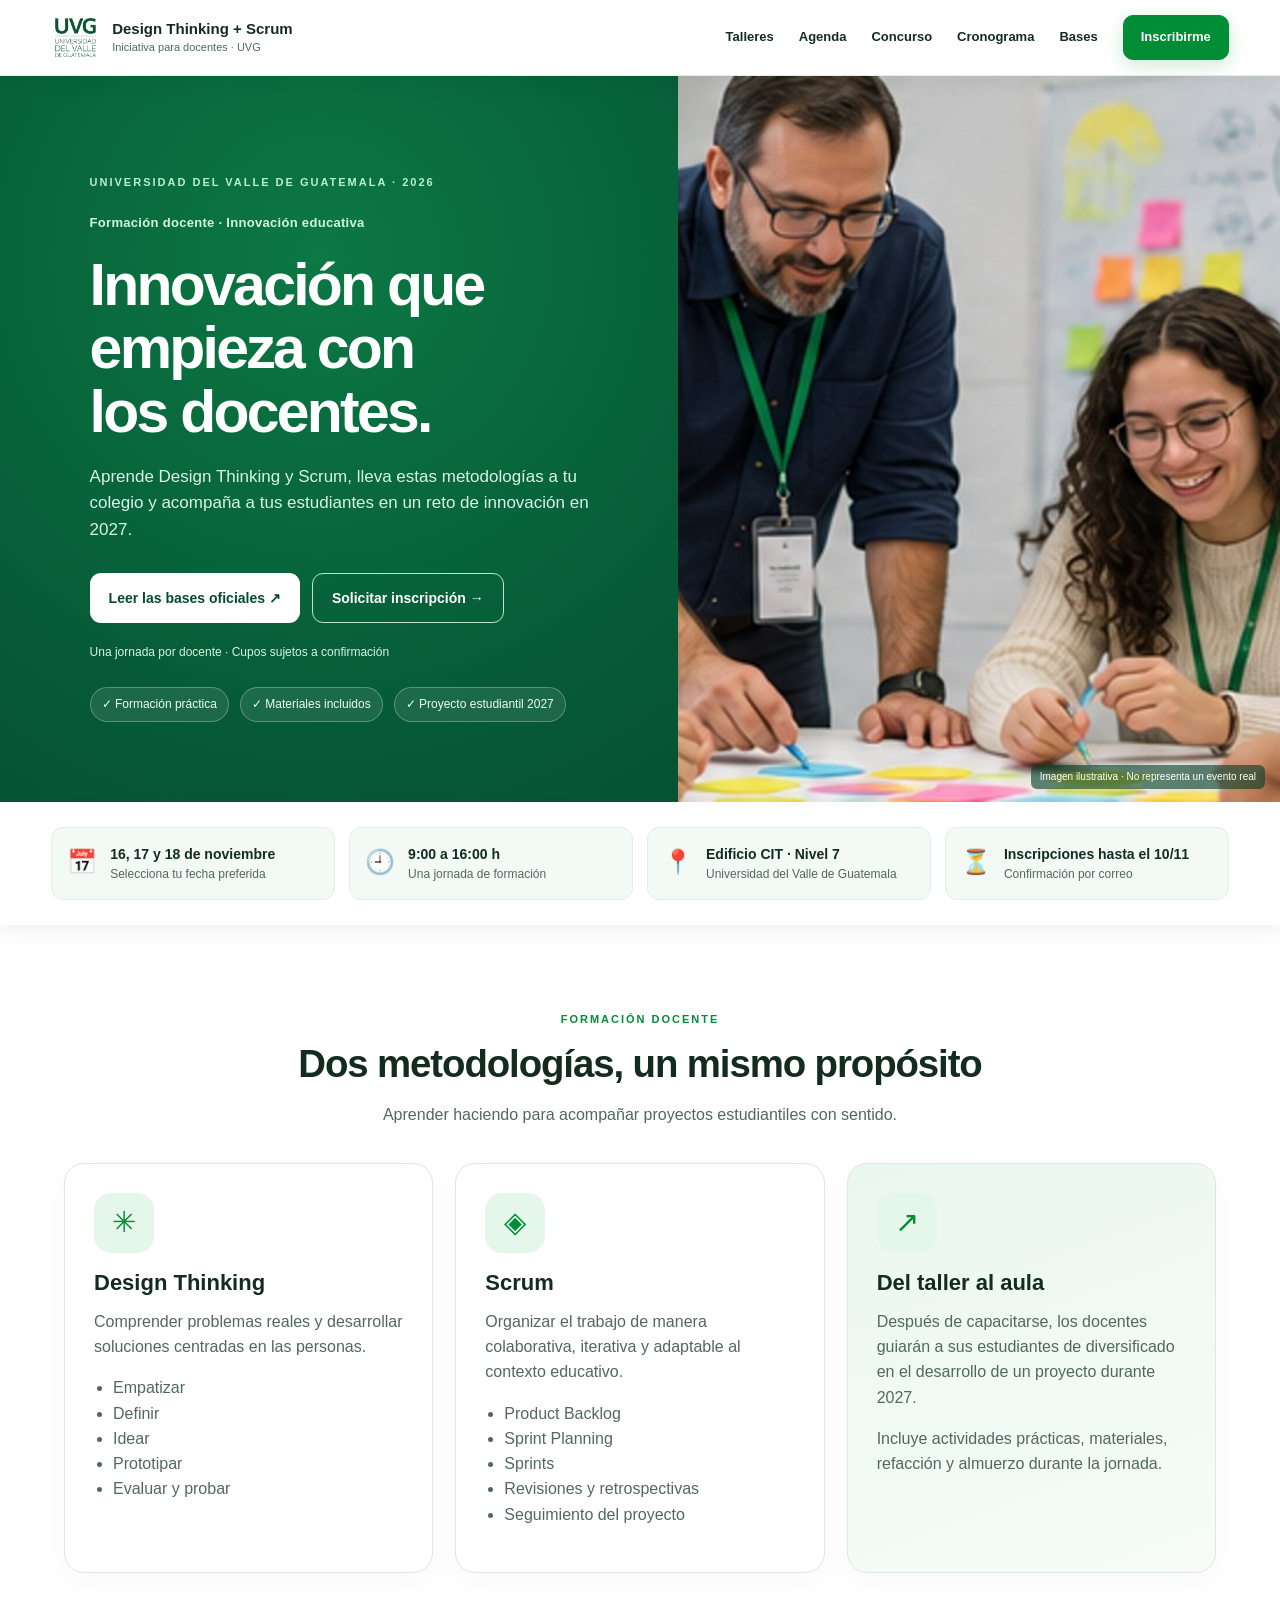
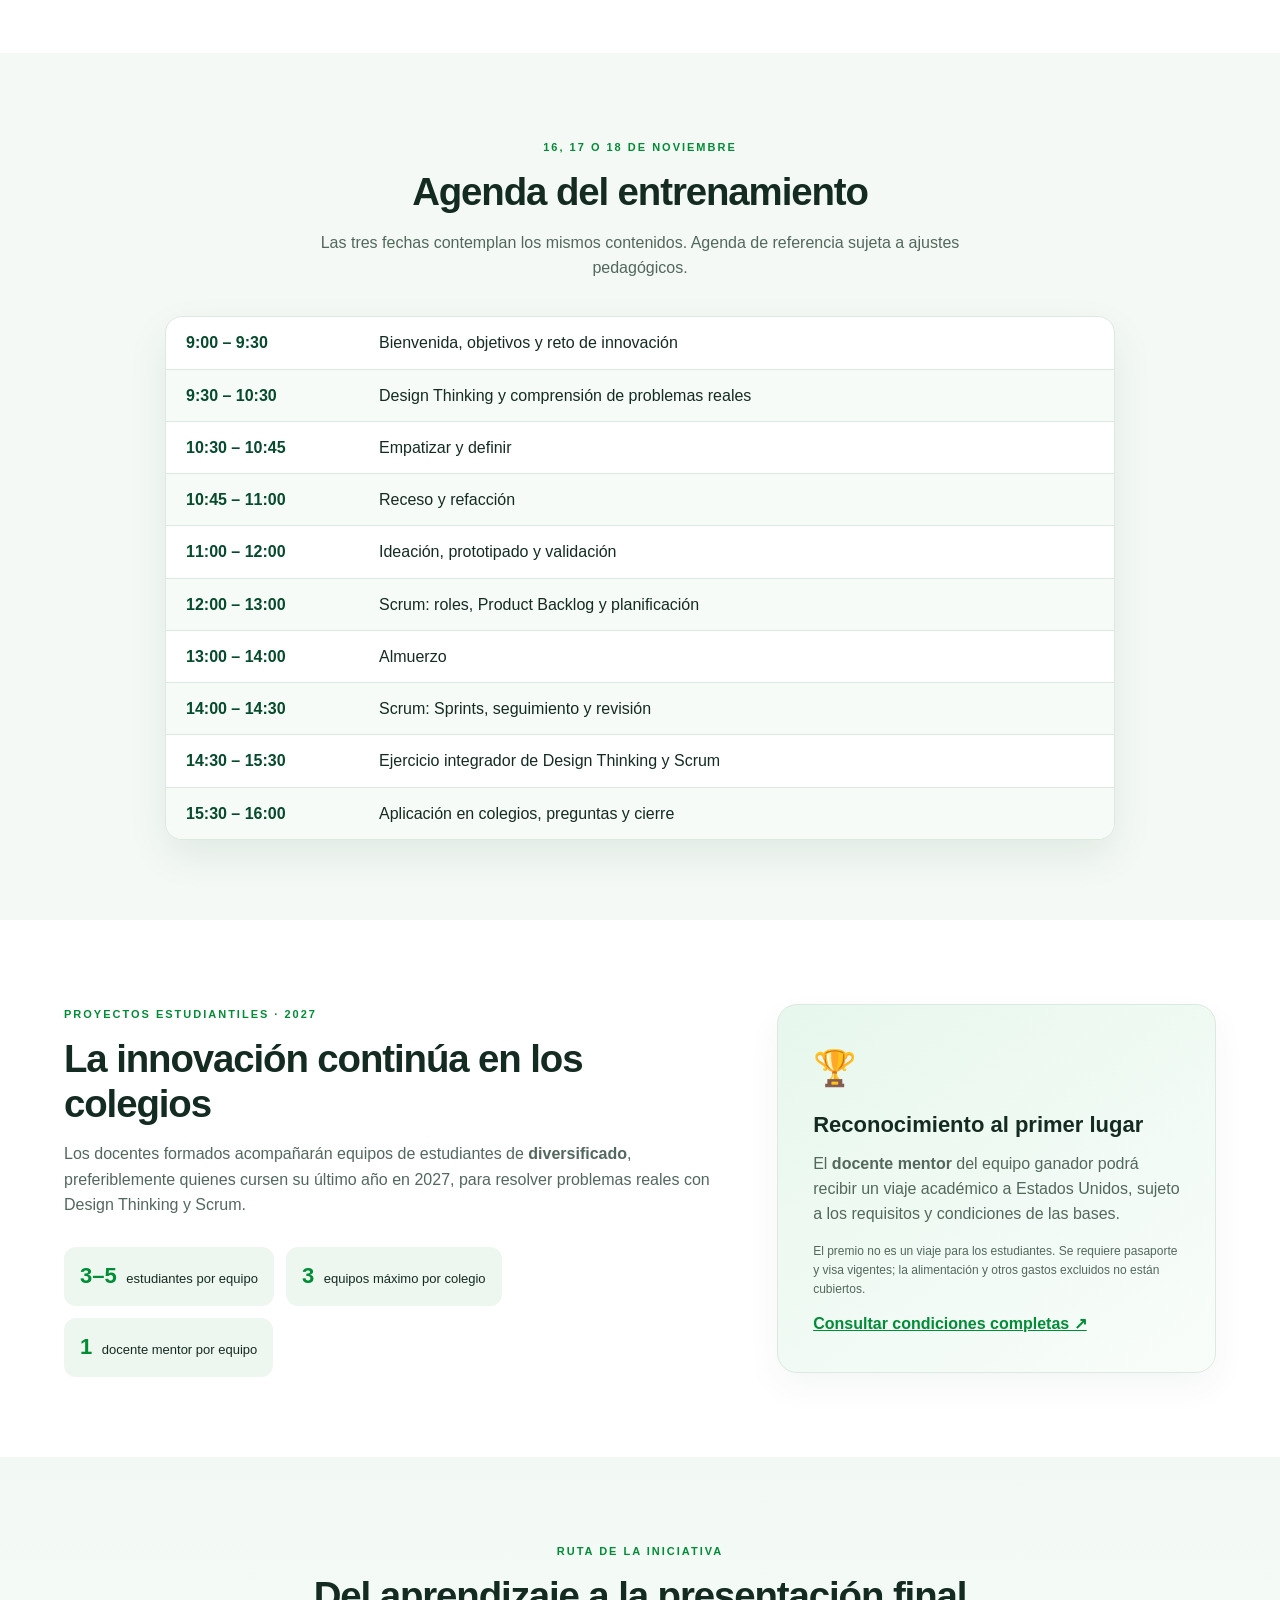
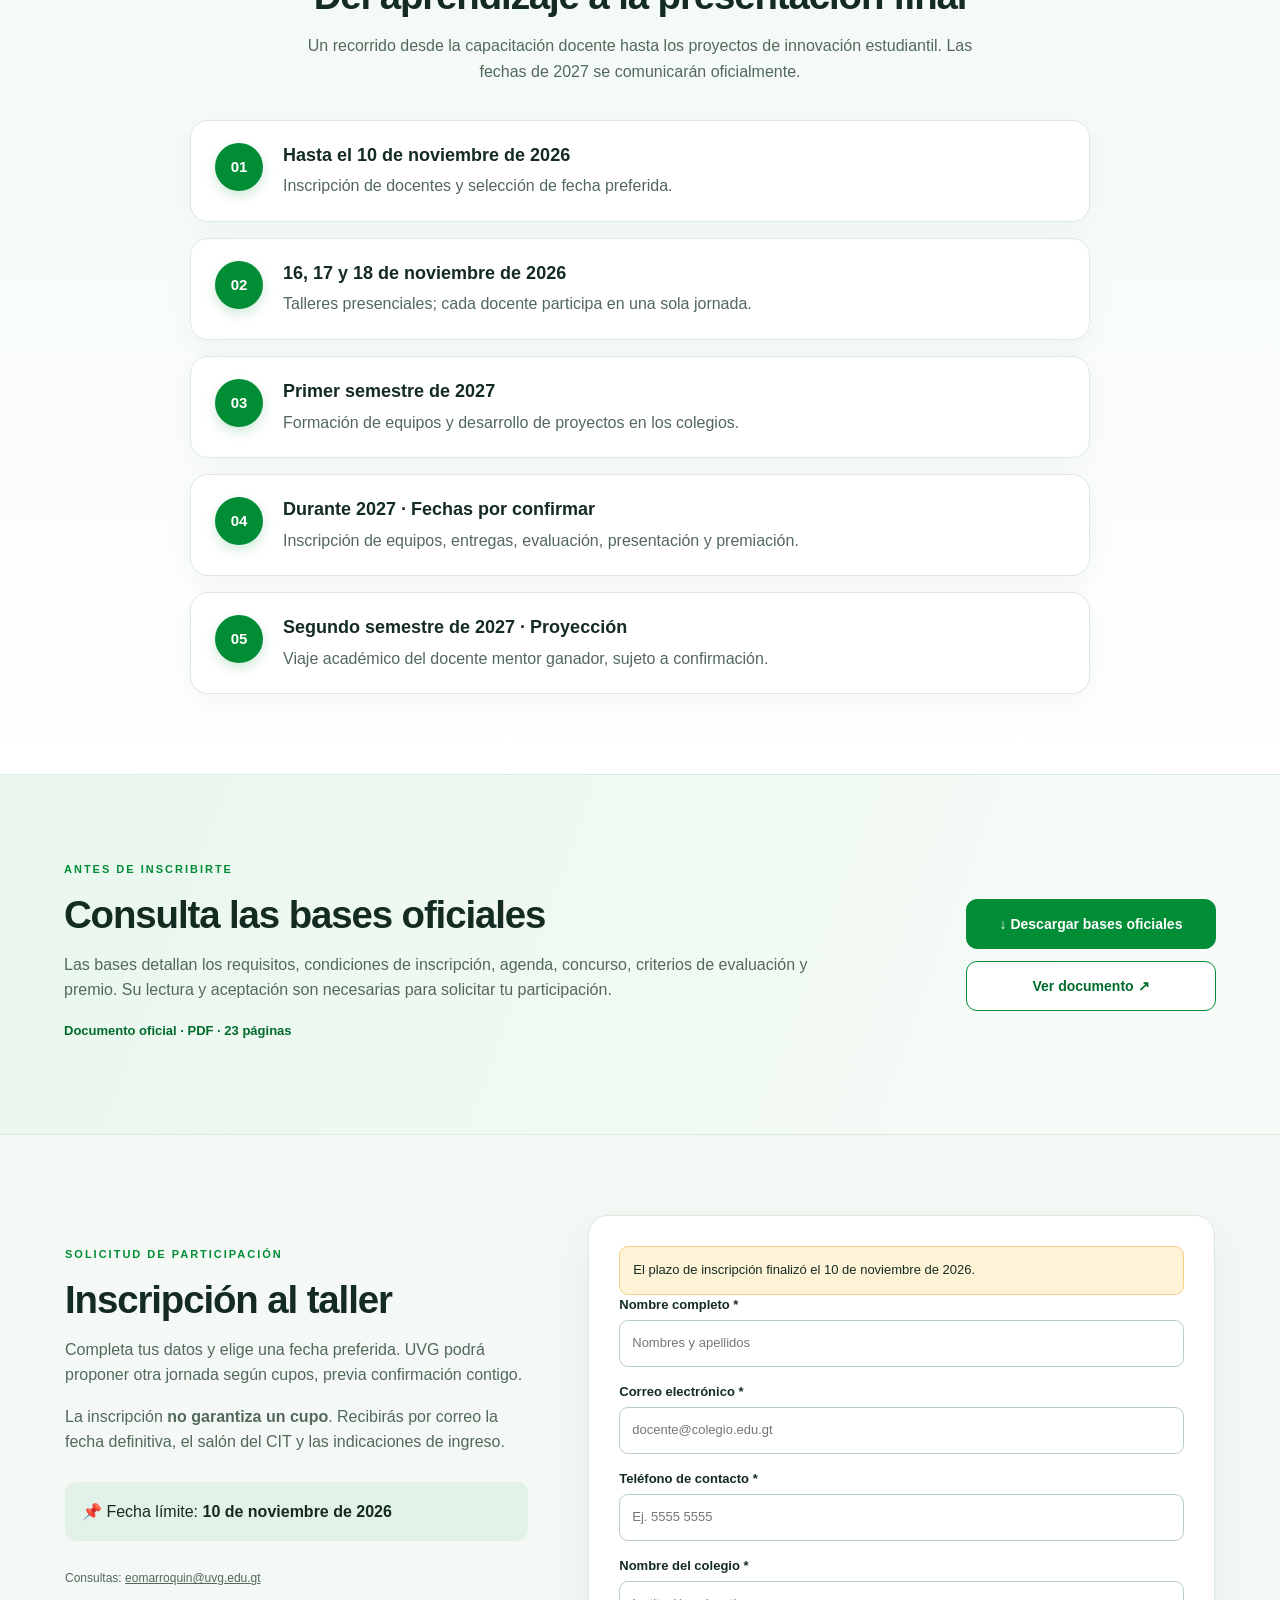
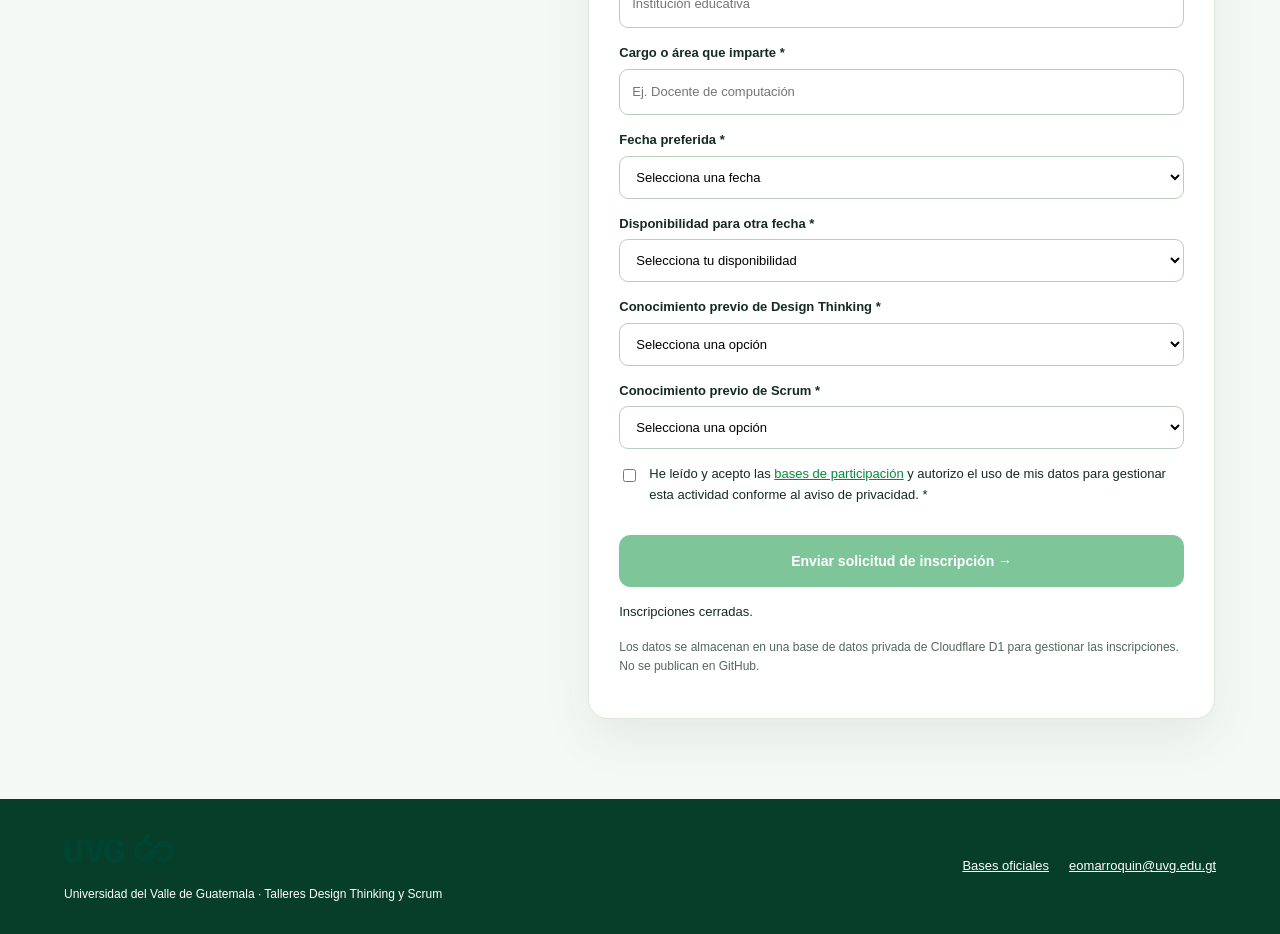
==== commit 285f7eaf: "Add files via upload" ====
--- a/index.html
+++ b/index.html
@@ -1,11 +1,11 @@
 <!doctype html><html lang="es"><head><meta charset="utf-8"><meta name="viewport" content="width=device-width,initial-scale=1"><meta name="description" content="Talleres de Design Thinking y Scrum para docentes, Universidad del Valle de Guatemala, noviembre 2026."><title>Design Thinking y Scrum | UVG</title><link rel="stylesheet" href="styles.css"></head><body>
-<header class="top"><a href="#inicio" class="brand"><img src="assets/logo-uvg-principal.png" alt="Logo original de Universidad del Valle de Guatemala"><span>Design Thinking <b>+ Scrum</b><small>Iniciativa para docentes · UVG</small></span></a><button class="menu" aria-label="Abrir menú" aria-expanded="false">☰</button><nav id="nav"><a href="#talleres">Talleres</a><a href="#agenda">Agenda</a><a href="#concurso">Concurso</a><a href="#cronograma">Cronograma</a><a href="#bases">Bases</a><a class="navbtn" href="#inscripcion">Inscribirme</a></nav></header>
-<main><section class="hero" id="inicio"><div class="hero-copy"><span class="eyebrow">UNIVERSIDAD DEL VALLE DE GUATEMALA · 2026</span><h1>Innovación que empieza con los docentes.</h1><p>Aprende Design Thinking y Scrum, lleva estas metodologías a tu colegio y acompaña a tus estudiantes en un reto de innovación en 2027.</p><div class="actions"><a class="btn light" href="documentos/bases-participacion.pdf" target="_blank" rel="noopener">Leer las bases oficiales ↗</a><a class="btn outline" href="#inscripcion">Solicitar inscripción →</a></div><p class="hero-note">Una jornada por docente · Cupos sujetos a confirmación</p></div><div class="hero-photo"><img src="assets/taller-ilustrativo.jpg" alt="Imagen ilustrativa generada de una actividad colaborativa de innovación"><span>Imagen ilustrativa · No representa un evento real</span></div></section>
+<header class="top"><a href="#inicio" class="brand"><img src="assets/logo-uvg-principal.png" alt="Logo original de Universidad del Valle de Guatemala"><span>Design Thinking <b>+ Scrum</b><small>Iniciativa para docentes · UVG</small></span></a><button class="menu" aria-label="Abrir menú" aria-controls="nav" aria-expanded="false">☰</button><nav id="nav"><a href="#talleres">Talleres</a><a href="#agenda">Agenda</a><a href="#concurso">Concurso</a><a href="#cronograma">Cronograma</a><a href="#bases">Bases</a><a class="navbtn" href="#inscripcion">Inscribirme</a></nav></header>
+<main><section class="hero" id="inicio"><div class="hero-copy"><span class="eyebrow">UNIVERSIDAD DEL VALLE DE GUATEMALA · 2026</span><span class="hero-kicker">Formación docente · Innovación educativa</span><h1>Innovación que empieza con los docentes.</h1><p>Aprende Design Thinking y Scrum, lleva estas metodologías a tu colegio y acompaña a tus estudiantes en un reto de innovación en 2027.</p><div class="actions"><a class="btn light" href="documentos/bases-participacion.pdf" target="_blank" rel="noopener">Leer las bases oficiales ↗</a><a class="btn outline" href="#inscripcion">Solicitar inscripción →</a></div><p class="hero-note">Una jornada por docente · Cupos sujetos a confirmación</p><div class="hero-points"><span>✓ Formación práctica</span><span>✓ Materiales incluidos</span><span>✓ Proyecto estudiantil 2027</span></div></div><div class="hero-photo"><img src="assets/taller-ilustrativo.jpg" alt="Imagen ilustrativa generada de una actividad colaborativa de innovación"><span>Imagen ilustrativa · No representa un evento real</span></div></section>
 <section class="quick" aria-label="Datos importantes"><article><span>📅</span><div><strong>16, 17 y 18 de noviembre</strong><small>Selecciona tu fecha preferida</small></div></article><article><span>🕘</span><div><strong>9:00 a 16:00 h</strong><small>Una jornada de formación</small></div></article><article><span>📍</span><div><strong>Edificio CIT · Nivel 7</strong><small>Universidad del Valle de Guatemala</small></div></article><article><span>⏳</span><div><strong>Inscripciones hasta el 10/11</strong><small>Confirmación por correo</small></div></article></section>
 <section class="section" id="talleres"><div class="section-heading"><span class="eyebrow green">FORMACIÓN DOCENTE</span><h2>Dos metodologías, un mismo propósito</h2><p>Aprender haciendo para acompañar proyectos estudiantiles con sentido.</p></div><div class="cards"><article class="feature"><span class="symbol">✳</span><h3>Design Thinking</h3><p>Comprender problemas reales y desarrollar soluciones centradas en las personas.</p><ul><li>Empatizar</li><li>Definir</li><li>Idear</li><li>Prototipar</li><li>Evaluar y probar</li></ul></article><article class="feature"><span class="symbol">◈</span><h3>Scrum</h3><p>Organizar el trabajo de manera colaborativa, iterativa y adaptable al contexto educativo.</p><ul><li>Product Backlog</li><li>Sprint Planning</li><li>Sprints</li><li>Revisiones y retrospectivas</li><li>Seguimiento del proyecto</li></ul></article><article class="feature emphasis"><span class="symbol">↗</span><h3>Del taller al aula</h3><p>Después de capacitarse, los docentes guiarán a sus estudiantes de diversificado en el desarrollo de un proyecto durante 2027.</p><p>Incluye actividades prácticas, materiales, refacción y almuerzo durante la jornada.</p></article></div></section>
 <section class="section tint" id="agenda"><div class="section-heading"><span class="eyebrow green">16, 17 O 18 DE NOVIEMBRE</span><h2>Agenda del entrenamiento</h2><p>Las tres fechas contemplan los mismos contenidos. Agenda de referencia sujeta a ajustes pedagógicos.</p></div><div class="agenda"><div class="agrow"><b>9:00 – 9:30</b><span>Bienvenida, objetivos y reto de innovación</span></div><div class="agrow"><b>9:30 – 10:30</b><span>Design Thinking y comprensión de problemas reales</span></div><div class="agrow"><b>10:30 – 10:45</b><span>Empatizar y definir</span></div><div class="agrow"><b>10:45 – 11:00</b><span>Receso y refacción</span></div><div class="agrow"><b>11:00 – 12:00</b><span>Ideación, prototipado y validación</span></div><div class="agrow"><b>12:00 – 13:00</b><span>Scrum: roles, Product Backlog y planificación</span></div><div class="agrow"><b>13:00 – 14:00</b><span>Almuerzo</span></div><div class="agrow"><b>14:00 – 14:30</b><span>Scrum: Sprints, seguimiento y revisión</span></div><div class="agrow"><b>14:30 – 15:30</b><span>Ejercicio integrador de Design Thinking y Scrum</span></div><div class="agrow"><b>15:30 – 16:00</b><span>Aplicación en colegios, preguntas y cierre</span></div></div></section>
 <section class="section" id="concurso"><div class="split"><div><span class="eyebrow green">PROYECTOS ESTUDIANTILES · 2027</span><h2>La innovación continúa en los colegios</h2><p>Los docentes formados acompañarán equipos de estudiantes de <strong>diversificado</strong>, preferiblemente quienes cursen su último año en 2027, para resolver problemas reales con Design Thinking y Scrum.</p><div class="facts"><span><b>3–5</b> estudiantes por equipo</span><span><b>3</b> equipos máximo por colegio</span><span><b>1</b> docente mentor por equipo</span></div></div><div class="prize"><span class="symbol">🏆</span><h3>Reconocimiento al primer lugar</h3><p>El <strong>docente mentor</strong> del equipo ganador podrá recibir un viaje académico a Estados Unidos, sujeto a los requisitos y condiciones de las bases.</p><p class="small">El premio no es un viaje para los estudiantes. Se requiere pasaporte y visa vigentes; la alimentación y otros gastos excluidos no están cubiertos.</p><a href="documentos/bases-participacion.pdf" target="_blank" rel="noopener">Consultar condiciones completas ↗</a></div></div></section>
-<section class="section tint" id="cronograma"><div class="section-heading"><span class="eyebrow green">RUTA DE LA INICIATIVA</span><h2>Del aprendizaje a la presentación final</h2></div><div class="timeline"><article><b>01</b><div><h3>Hasta el 10 de noviembre de 2026</h3><p>Inscripción de docentes y selección de fecha preferida.</p></div></article><article><b>02</b><div><h3>16, 17 y 18 de noviembre de 2026</h3><p>Talleres presenciales; cada docente participa en una sola jornada.</p></div></article><article><b>03</b><div><h3>Primer semestre de 2027</h3><p>Formación de equipos y desarrollo de proyectos en los colegios.</p></div></article><article><b>04</b><div><h3>Durante 2027 · Fechas por confirmar</h3><p>Inscripción de equipos, entregas, evaluación, presentación y premiación.</p></div></article><article><b>05</b><div><h3>Segundo semestre de 2027 · Proyección</h3><p>Viaje académico del docente mentor ganador, sujeto a confirmación.</p></div></article></div></section>
-<section class="section bases" id="bases"><div><span class="eyebrow green">ANTES DE INSCRIBIRTE</span><h2>Consulta las bases oficiales</h2><p>Las bases detallan los requisitos, condiciones de inscripción, agenda, concurso, criterios de evaluación y premio. Su lectura y aceptación son necesarias para solicitar tu participación.</p></div><a class="btn primary" href="documentos/bases-participacion.pdf" target="_blank" rel="noopener">Abrir bases (PDF) ↗</a></section>
+<section class="section tint" id="cronograma"><div class="section-heading"><span class="eyebrow green">RUTA DE LA INICIATIVA</span><h2>Del aprendizaje a la presentación final</h2><p>Un recorrido desde la capacitación docente hasta los proyectos de innovación estudiantil. Las fechas de 2027 se comunicarán oficialmente.</p></div><div class="timeline"><article><b>01</b><div><h3>Hasta el 10 de noviembre de 2026</h3><p>Inscripción de docentes y selección de fecha preferida.</p></div></article><article><b>02</b><div><h3>16, 17 y 18 de noviembre de 2026</h3><p>Talleres presenciales; cada docente participa en una sola jornada.</p></div></article><article><b>03</b><div><h3>Primer semestre de 2027</h3><p>Formación de equipos y desarrollo de proyectos en los colegios.</p></div></article><article><b>04</b><div><h3>Durante 2027 · Fechas por confirmar</h3><p>Inscripción de equipos, entregas, evaluación, presentación y premiación.</p></div></article><article><b>05</b><div><h3>Segundo semestre de 2027 · Proyección</h3><p>Viaje académico del docente mentor ganador, sujeto a confirmación.</p></div></article></div></section>
+<section class="section bases" id="bases"><div class="bases-copy"><span class="eyebrow green">ANTES DE INSCRIBIRTE</span><h2>Consulta las bases oficiales</h2><p>Las bases detallan los requisitos, condiciones de inscripción, agenda, concurso, criterios de evaluación y premio. Su lectura y aceptación son necesarias para solicitar tu participación.</p><p class="pdf-info">Documento oficial · PDF · 23 páginas</p></div><div class="bases-actions"><a class="btn primary" href="documentos/bases-participacion.pdf" download="Bases_Participacion_Design_Thinking_Scrum_UVG.pdf">↓ Descargar bases oficiales</a><a class="btn secondary" href="documentos/bases-participacion.pdf" target="_blank" rel="noopener">Ver documento ↗</a></div></section>
 <section class="section tint" id="inscripcion"><div class="formwrap"><div class="form-intro"><span class="eyebrow green">SOLICITUD DE PARTICIPACIÓN</span><h2>Inscripción al taller</h2><p>Completa tus datos y elige una fecha preferida. UVG podrá proponer otra jornada según cupos, previa confirmación contigo.</p><p>La inscripción <strong>no garantiza un cupo</strong>. Recibirás por correo la fecha definitiva, el salón del CIT y las indicaciones de ingreso.</p><div class="notice">📌 Fecha límite: <strong>10 de noviembre de 2026</strong></div><p class="small">Consultas: <a href="mailto:eomarroquin@uvg.edu.gt">eomarroquin@uvg.edu.gt</a></p></div><div class="formcard"><div id="setupWarning" class="warning" hidden>El registro todavía no está conectado. El administrador debe configurar el servicio de recepción antes de publicar la página.</div><form id="registrationForm" autocomplete="on"><label>Nombre completo *<input name="nombre" required minlength="5" maxlength="120" autocomplete="name" placeholder="Nombres y apellidos"></label><label>Correo electrónico *<input type="email" name="correo" required maxlength="160" autocomplete="email" placeholder="docente@colegio.edu.gt"></label><label>Teléfono de contacto *<input type="tel" name="telefono" required minlength="8" maxlength="20" pattern="[0-9+() .-]{8,20}" placeholder="Ej. 5555 5555"></label><label>Nombre del colegio *<input name="colegio" required minlength="3" maxlength="160" placeholder="Institución educativa"></label><label>Cargo o área que imparte *<input name="cargo" required minlength="3" maxlength="120" placeholder="Ej. Docente de computación"></label><label>Fecha preferida *<select name="fecha" required><option value="">Selecciona una fecha</option><option value="2026-11-16">Lunes 16 de noviembre</option><option value="2026-11-17">Martes 17 de noviembre</option><option value="2026-11-18">Miércoles 18 de noviembre</option></select></label><label>Disponibilidad para otra fecha *<select name="disponibilidad" required><option value="">Selecciona tu disponibilidad</option><option value="Las tres fechas">Tengo disponibilidad los tres días</option><option value="Otra fecha previa consulta">Podría asistir otra fecha, previa consulta</option><option value="Solo fecha preferida">Solo puedo asistir en mi fecha preferida</option></select></label><label>Conocimiento previo de Design Thinking *<select name="conocimientoDesignThinking" required><option value="">Selecciona una opción</option><option value="Ninguno">Ninguno</option><option value="Básico">Básico</option><option value="Intermedio">Intermedio</option><option value="Avanzado">Avanzado</option></select></label><label>Conocimiento previo de Scrum *<select name="conocimientoScrum" required><option value="">Selecciona una opción</option><option value="Ninguno">Ninguno</option><option value="Básico">Básico</option><option value="Intermedio">Intermedio</option><option value="Avanzado">Avanzado</option></select></label><label class="check"><input type="checkbox" name="aceptacion" value="SI" required><span>He leído y acepto las <a href="documentos/bases-participacion.pdf" target="_blank" rel="noopener">bases de participación</a> y autorizo el uso de mis datos para gestionar esta actividad conforme al aviso de privacidad. *</span></label><div id="turnstileContainer" aria-label="Verificación de seguridad"></div><button id="submitBtn" class="btn primary full" type="submit">Enviar solicitud de inscripción →</button><p id="formMessage" role="status" aria-live="polite" class="formmsg"></p><p class="small">Los datos se almacenan en una base de datos privada de Cloudflare D1 para gestionar las inscripciones. No se publican en GitHub.</p></form></div></div></section></main>
 <footer><div><img src="assets/logo-uvg-aniversario.png" alt="Logo institucional original de UVG aniversario"><p>Universidad del Valle de Guatemala · Talleres Design Thinking y Scrum</p></div><div><a href="documentos/bases-participacion.pdf" target="_blank" rel="noopener">Bases oficiales</a><a href="mailto:eomarroquin@uvg.edu.gt">eomarroquin@uvg.edu.gt</a></div></footer><script src="config.js"></script><script src="main.js"></script><script src="https://challenges.cloudflare.com/turnstile/v0/api.js?onload=onloadTurnstile&amp;render=explicit" async defer></script></body></html>
--- a/styles.css
+++ b/styles.css
@@ -1 +1,43 @@
 :root{--green:#008d36;--dark:#064b2c;--ink:#142b22;--muted:#52685d;--soft:#edf7f0;--line:#dce9df;--white:#fff}*{box-sizing:border-box}html{scroll-behavior:smooth;scroll-padding-top:86px}body{margin:0;color:var(--ink);font-family:Inter,Segoe UI,Arial,sans-serif;line-height:1.58}a{color:inherit}button,input,select,textarea{font:inherit}.top{position:sticky;top:0;z-index:10;background:#ffffffed;backdrop-filter:blur(14px);display:flex;justify-content:space-between;align-items:center;gap:20px;padding:11px max(4vw,20px);box-shadow:0 2px 18px #143c2012}.brand{display:flex;align-items:center;gap:12px;text-decoration:none;font-size:15px;font-weight:750;line-height:1.2}.brand img{width:49px;height:49px;object-fit:contain}.brand small{display:block;color:var(--muted);font-size:11px;font-weight:500;margin-top:3px}.top nav{display:flex;align-items:center;gap:25px}.top nav a{text-decoration:none;font-weight:650;font-size:13px}.top nav a:hover{color:var(--green)}.top .navbtn,.btn.primary{background:var(--green);color:white;border:1px solid var(--green)}.top .navbtn{padding:11px 17px;border-radius:10px}.menu{display:none;background:none;border:0;font-size:25px}.hero{background:linear-gradient(125deg,#005c31,#063e29);color:#fff;display:grid;grid-template-columns:1fr 47%;min-height:510px;overflow:hidden}.hero-copy{padding:85px 7vw 75px;max-width:800px}.eyebrow{font-size:11px;font-weight:800;letter-spacing:2px;color:#b8efd1}.eyebrow.green{color:var(--green)}h1,h2,h3,p{margin-top:0}h1{font-size:clamp(38px,4.6vw,69px);letter-spacing:-2.7px;line-height:1.08;margin:19px 0 20px}h2{font-size:clamp(28px,3vw,44px);line-height:1.16;letter-spacing:-1.1px;margin:12px 0 15px}h3{font-size:22px;line-height:1.25;margin-bottom:12px}.hero-copy>p{font-size:17px;max-width:580px;color:#d8f4e5}.hero-note{font-size:12px!important;margin-top:20px}.actions{display:flex;flex-wrap:wrap;gap:12px;margin-top:29px}.btn{display:inline-flex;align-items:center;justify-content:center;text-align:center;border-radius:11px;padding:13px 19px;font-weight:750;font-size:14px;text-decoration:none;cursor:pointer;transition:transform .2s,opacity .2s}.btn:hover{transform:translateY(-2px)}.btn.light{background:white;color:var(--dark)}.btn.outline{border:1px solid #b6e7cb;color:white}.hero-photo{position:relative;min-height:360px}.hero-photo img{height:100%;width:100%;object-fit:cover}.hero-photo span{position:absolute;bottom:13px;right:15px;background:#003c2599;color:white;border-radius:6px;padding:4px 9px;font-size:10px}.quick{display:grid;grid-template-columns:repeat(4,1fr);gap:12px;padding:22px 4vw;background:white;box-shadow:0 8px 20px #123d2010}.quick article{display:flex;gap:13px;padding:15px;background:#f5faf6;border-radius:12px}.quick article>span{font-size:24px}.quick strong,.quick small{display:block}.quick strong{font-size:14px}.quick small{font-size:12px;color:var(--muted)}.section{padding:80px max(5vw,22px)}.section-heading{max-width:800px;margin:0 auto 36px;text-align:center}.section-heading p{color:var(--muted)}.cards{display:grid;grid-template-columns:repeat(3,1fr);gap:22px;max-width:1250px;margin:auto}.feature{border:1px solid var(--line);border-radius:18px;padding:29px;background:white;box-shadow:0 9px 30px #143d2108}.feature.emphasis{background:var(--soft)}.feature p,.feature li{color:var(--muted)}.feature ul{padding-left:19px}.symbol{display:block;color:var(--green);font-size:35px;margin-bottom:16px}.tint{background:#f4f9f5}.agenda{max-width:950px;margin:auto;background:white;border:1px solid var(--line);border-radius:17px;overflow:hidden}.agrow{display:grid;grid-template-columns:175px 1fr;gap:18px;padding:13px 20px;border-bottom:1px solid var(--line)}.agrow:last-child{border-bottom:0}.agrow b{color:var(--dark)}.split{max-width:1200px;margin:auto;display:grid;grid-template-columns:1.2fr .8fr;gap:55px;align-items:center}.split p{color:var(--muted)}.facts{display:flex;gap:12px;flex-wrap:wrap;margin-top:30px}.facts span{background:var(--soft);padding:12px 16px;border-radius:12px;font-size:13px}.facts b{font-size:22px;color:var(--green);margin-right:6px}.prize{padding:35px;background:#f2faf4;border:1px solid var(--line);border-radius:20px}.prize a{color:var(--green);font-weight:750}.small{font-size:12px;color:var(--muted)!important}.timeline{max-width:780px;margin:auto}.timeline article{display:flex;gap:20px;position:relative;padding-bottom:25px}.timeline article:not(:last-child):before{content:'';position:absolute;top:40px;left:20px;bottom:0;border-left:2px solid #9fd9b5}.timeline article>b{background:var(--green);color:white;display:grid;place-items:center;flex:none;width:42px;height:42px;border-radius:50%;z-index:1}.timeline h3{font-size:18px;margin:3px 0 4px}.timeline p{color:var(--muted);margin:0}.bases{display:flex;align-items:center;justify-content:space-between;gap:35px;max-width:1350px;margin:auto}.bases div{max-width:760px}.bases p{color:var(--muted)}.formwrap{display:grid;grid-template-columns:.85fr 1.15fr;gap:60px;max-width:1150px;margin:auto;align-items:start}.form-intro{padding-top:25px}.form-intro p{color:var(--muted)}.notice{background:#e3f2e8;padding:17px;border-radius:11px;margin:28px 0}.formcard{background:white;border:1px solid var(--line);border-radius:20px;padding:30px;box-shadow:0 15px 45px #113e1e0c}form{display:grid;gap:15px}form label{display:grid;gap:5px;font-size:13px;font-weight:700}input:not([type=checkbox]),select,textarea{width:100%;border:1px solid #b8cfc0;border-radius:9px;padding:12px;background:white;outline-color:var(--green);font-weight:400}form .check{display:flex;gap:10px;align-items:start;font-weight:400}form .check input{margin-top:5px;accent-color:var(--green)}form .check a{color:var(--green)}.full{width:100%}.btn:disabled{opacity:.5;cursor:not-allowed}.warning{background:#fff3d7;border:1px solid #f3d085;padding:13px;border-radius:9px;font-size:13px}.formmsg{font-size:13px;margin:0}.formmsg.success{color:#00752e}.formmsg.error{color:#ae2732}footer{background:#073e2a;color:white;padding:30px 5vw;display:flex;justify-content:space-between;gap:25px;align-items:center}footer img{width:110px;height:44px;object-fit:contain;object-position:left}footer p{font-size:12px;margin:5px 0 0}footer>div:last-child{display:flex;gap:20px;flex-wrap:wrap;font-size:13px}@media(max-width:950px){.top nav{gap:13px}.hero{grid-template-columns:1fr 42%}.hero-copy{padding:65px 5vw}.quick{grid-template-columns:repeat(2,1fr)}.cards{grid-template-columns:repeat(2,1fr)}.cards .emphasis{grid-column:span 2}.formwrap{gap:25px}}@media(max-width:700px){.menu{display:block}.top nav{display:none;position:absolute;top:70px;left:0;right:0;background:white;padding:20px;flex-direction:column;align-items:stretch;box-shadow:0 15px 20px #0001}.top nav.open{display:flex}.hero{display:flex;flex-direction:column}.hero-copy{padding:58px 24px 45px}.hero-photo{height:290px}.quick{grid-template-columns:1fr 1fr}.section{padding:60px 22px}.cards,.split,.formwrap{grid-template-columns:1fr}.cards .emphasis{grid-column:auto}.agrow{grid-template-columns:110px 1fr;gap:10px;font-size:13px;padding:12px}.bases,footer{flex-direction:column;align-items:start}.formcard{padding:20px}.quick article{padding:11px}.quick strong{font-size:12px}.quick small{font-size:11px}}@media(max-width:420px){.quick{grid-template-columns:1fr}h1{letter-spacing:-1.5px}.brand span{font-size:12px}}
+
+/* Actualización visual institucional 2026 — sin modificar la lógica del formulario */
+:root{--green:#008d36;--dark:#064b2c;--ink:#142b22;--muted:#52685d;--soft:#edf7f0;--line:#dce9df}
+body{background:#fff;-webkit-font-smoothing:antialiased}
+:focus-visible{outline:3px solid #008d36;outline-offset:3px}
+.top{min-height:76px;border-bottom:1px solid #e4efe8;box-shadow:0 3px 22px #123b2410}
+.top nav a{transition:color .18s ease}.top nav a:not(.navbtn):hover{text-decoration:underline;text-underline-offset:7px}
+.top .navbtn{box-shadow:0 6px 18px #008d3630}
+.hero{background:radial-gradient(circle at 25% 25%,#0c7844 0%,#065b36 42%,#063d2a 100%);min-height:565px}
+.hero-copy{position:relative;padding-top:92px;padding-bottom:80px}
+.hero-kicker{display:block;margin-top:20px;color:#d3f5e1;font-size:13px;font-weight:650;letter-spacing:.3px}
+.hero-copy h1{max-width:660px;text-wrap:balance}
+.hero-photo img{filter:saturate(.93) contrast(1.04)}
+.hero-points{display:flex;gap:11px;flex-wrap:wrap;margin-top:25px}
+.hero-points span{font-size:12px;color:#e9fff1;background:#ffffff17;border:1px solid #ffffff45;border-radius:50px;padding:7px 11px}
+.quick{position:relative;z-index:1;gap:14px;padding-top:25px;padding-bottom:25px}
+.quick article{background:#f3faf5;border:1px solid #e1efe5;transition:transform .2s ease,box-shadow .2s ease}
+.quick article:hover{transform:translateY(-3px);box-shadow:0 10px 20px #153c2411}
+.section-heading h2{text-wrap:balance}.section-heading p{max-width:700px;margin-left:auto;margin-right:auto}
+.feature{transition:transform .22s ease,box-shadow .22s ease;border-radius:20px}
+.feature:hover{transform:translateY(-5px);box-shadow:0 18px 38px #143d2117}
+.feature .symbol{display:grid;place-items:center;width:60px;height:60px;background:#e5f6eb;border-radius:17px;font-size:29px}
+.feature.emphasis{background:linear-gradient(160deg,#eaf7ef,#f7fcf8)}
+.agenda{box-shadow:0 16px 40px #0e442014}.agrow:nth-child(even){background:#f7fbf8}.agrow:hover{background:#e9f7ee}.agrow b{font-variant-numeric:tabular-nums}
+.prize{background:linear-gradient(145deg,#e7f7ed,#f9fdfa);box-shadow:0 14px 35px #143d210c}
+#cronograma{background:linear-gradient(180deg,#f2f9f4,#fff)}
+.timeline{max-width:900px;display:grid;gap:16px}
+.timeline article{padding:22px 24px;align-items:flex-start;background:white;border:1px solid #dcebe0;border-radius:18px;box-shadow:0 8px 26px #0d47200b;transition:transform .2s ease,box-shadow .2s ease}
+.timeline article:hover{transform:translateX(4px);box-shadow:0 12px 30px #0d472017}
+.timeline article:not(:last-child):before{display:none}
+.timeline article>b{width:48px;height:48px;font-size:15px;box-shadow:0 5px 12px #008d3630}
+.timeline h3{font-size:18px;margin:1px 0 7px}.timeline p{line-height:1.6}
+.bases{max-width:none;background:linear-gradient(110deg,#e9f7ed,#f8fcf9);border-top:1px solid #dcebe0;border-bottom:1px solid #dcebe0}
+.bases-copy{max-width:740px}.bases-actions{display:flex;flex-direction:column;gap:12px;min-width:250px}
+.btn.secondary{border:1px solid #008d36;color:#006c2c;background:white}
+.pdf-info{font-size:13px;font-weight:700;color:#006b2c!important;margin-top:18px}
+.formcard{box-shadow:0 20px 50px #113e1e12}.formcard input:not([type=checkbox]):focus,.formcard select:focus{border-color:#008d36;box-shadow:0 0 0 3px #008d3617}
+#submitBtn{min-height:52px}.btn{transition:transform .2s,box-shadow .2s,opacity .2s}.btn:hover{box-shadow:0 9px 22px #008d3624}
+footer a:hover{text-decoration:underline;text-underline-offset:4px}
+@media(max-width:950px){.bases{align-items:flex-start}.bases-actions{min-width:220px}}
+@media(max-width:700px){.hero-copy{padding-top:58px;padding-bottom:50px}.hero-points{gap:7px}.hero-points span{font-size:11px}.timeline article{padding:17px;gap:14px}.timeline article>b{width:40px;height:40px}.bases-actions{width:100%;min-width:0}.bases-actions .btn{width:100%}.top nav{max-height:calc(100vh - 76px);overflow-y:auto}}
+@media(prefers-reduced-motion:reduce){html{scroll-behavior:auto}*,*:before,*:after{transition-duration:.01ms!important;animation-duration:.01ms!important}}
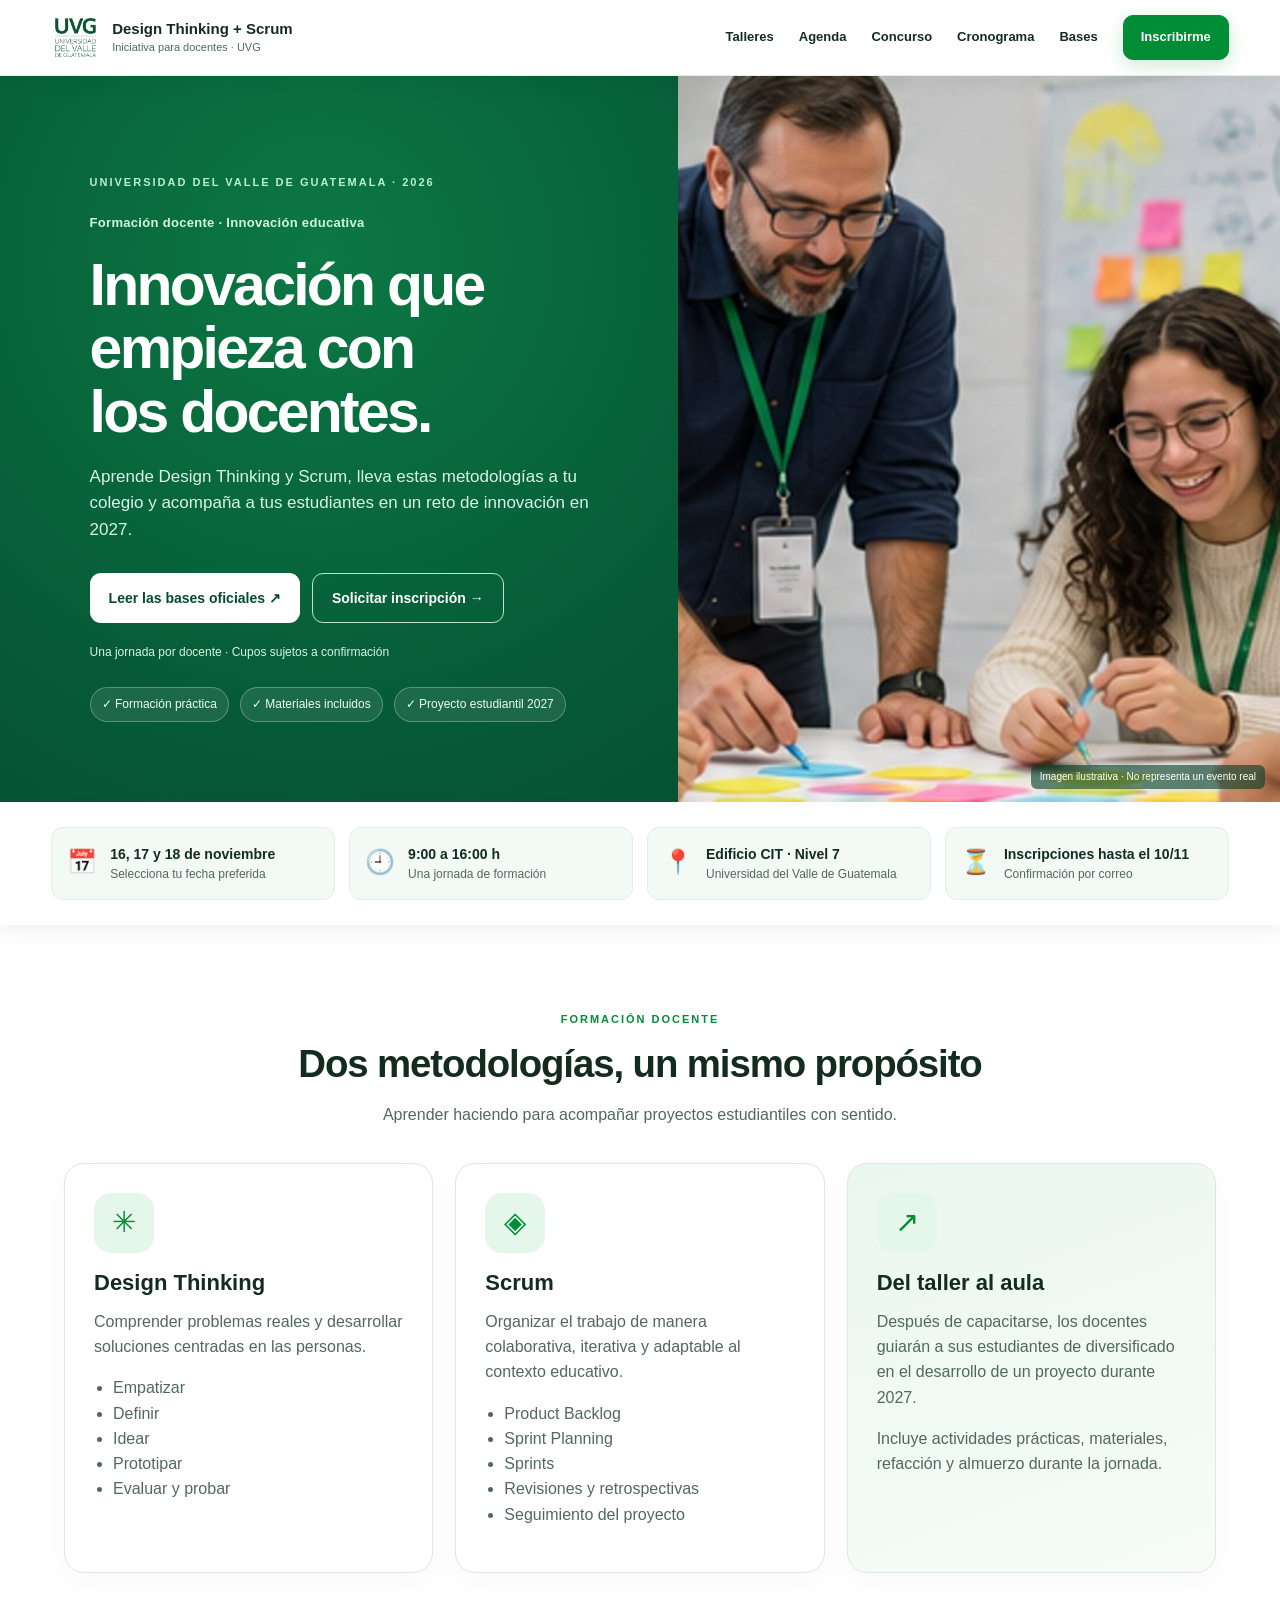
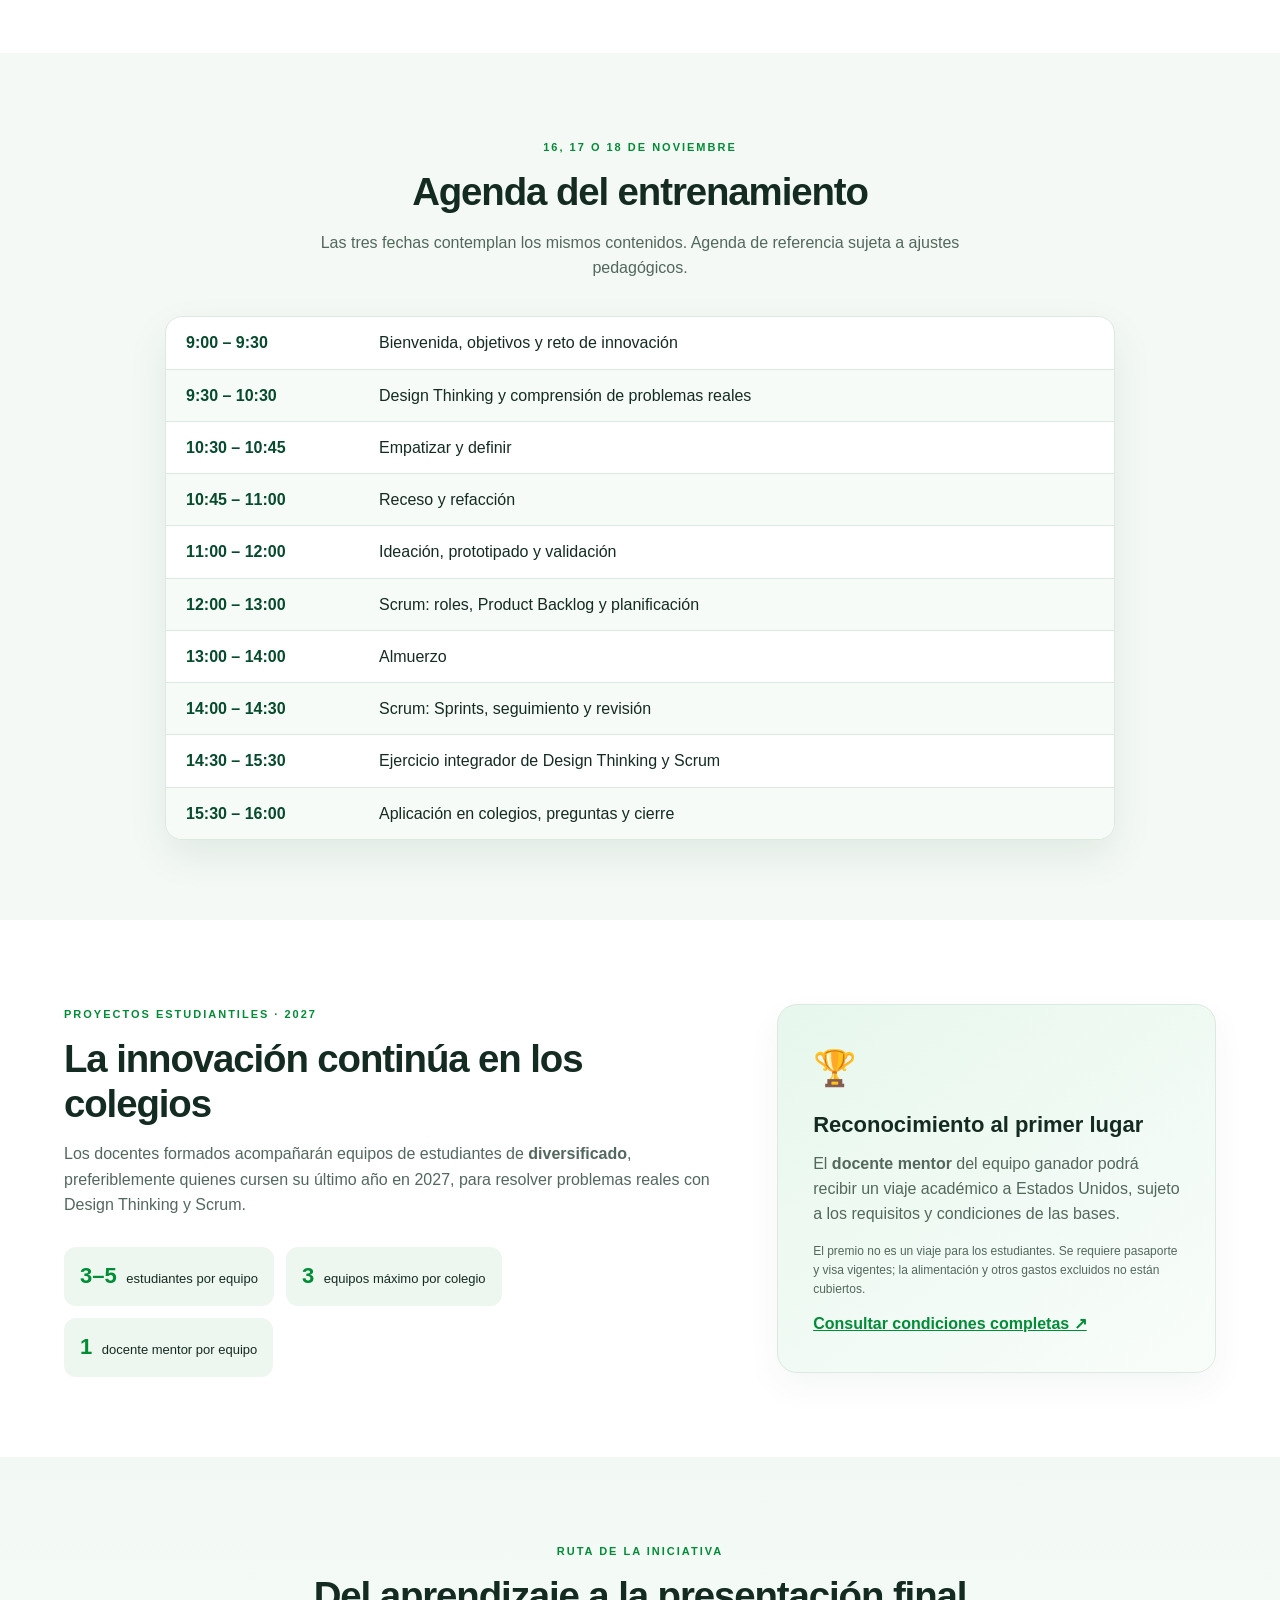
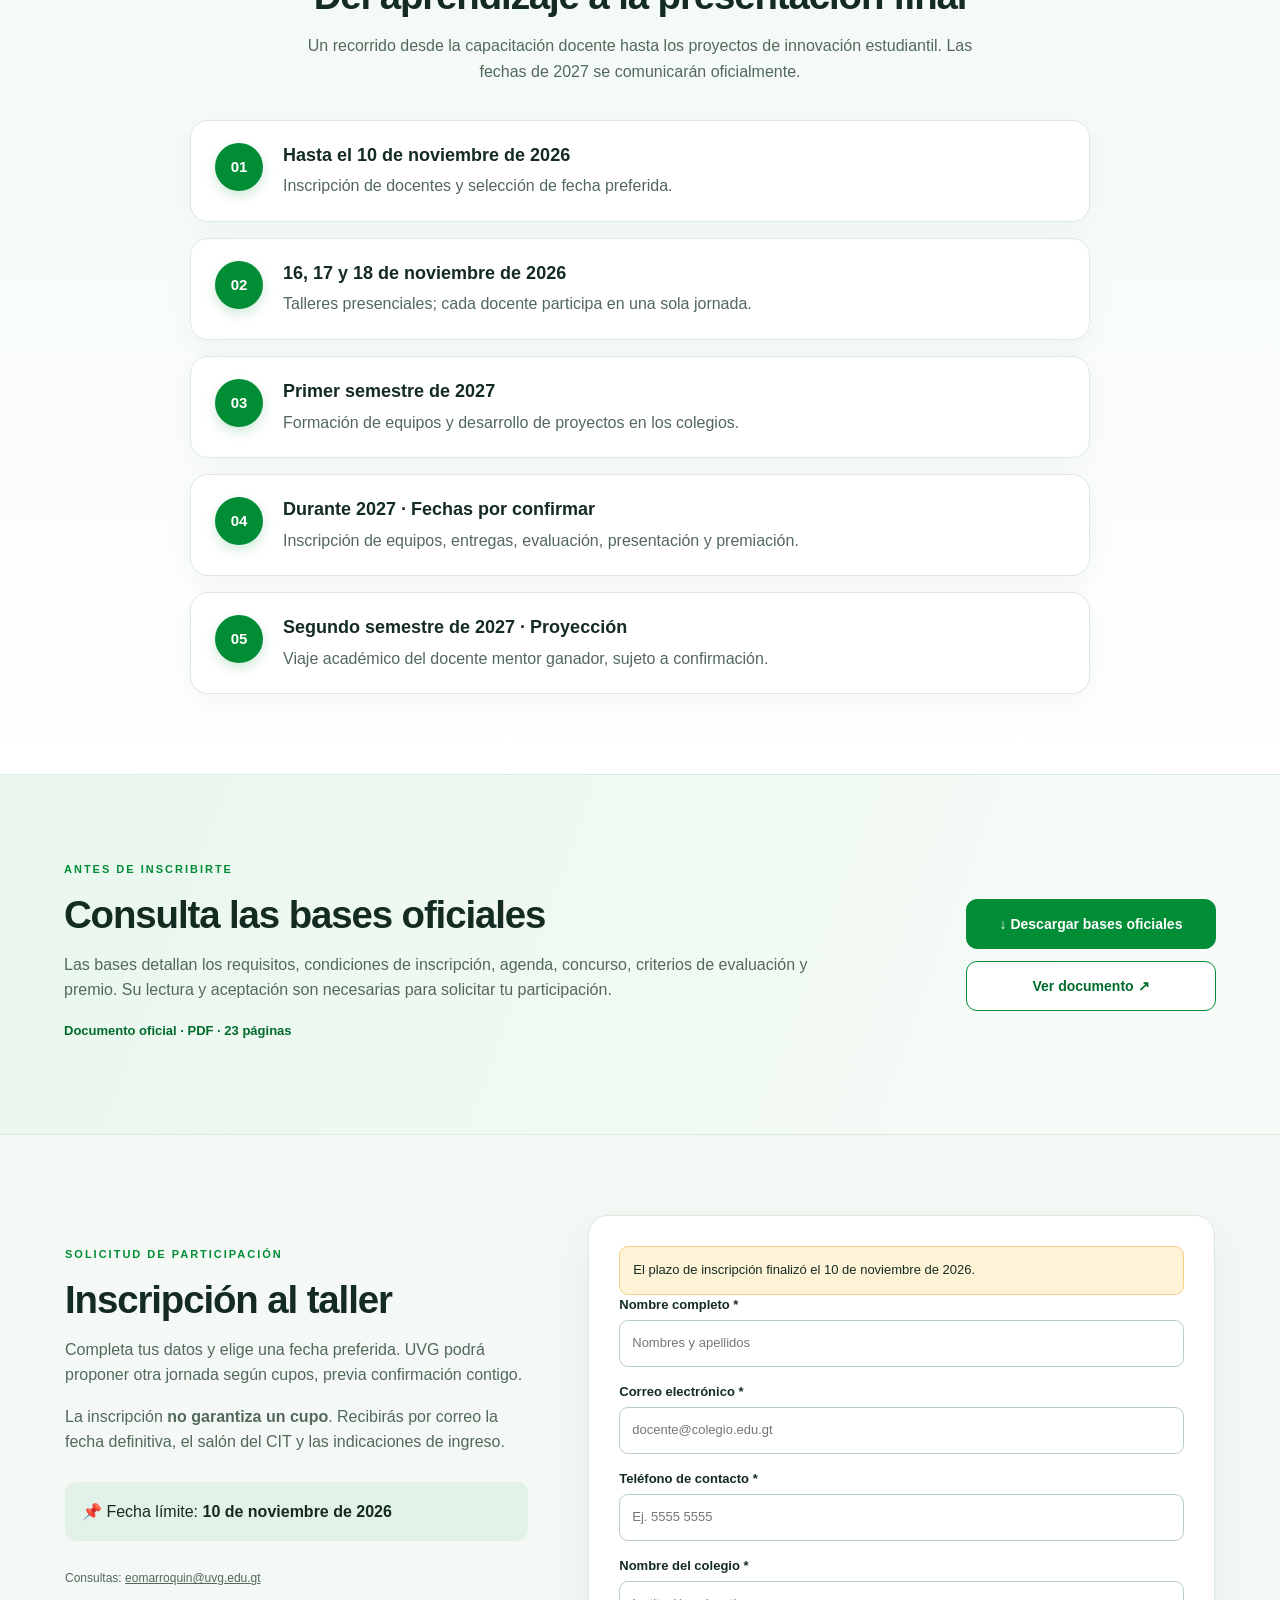
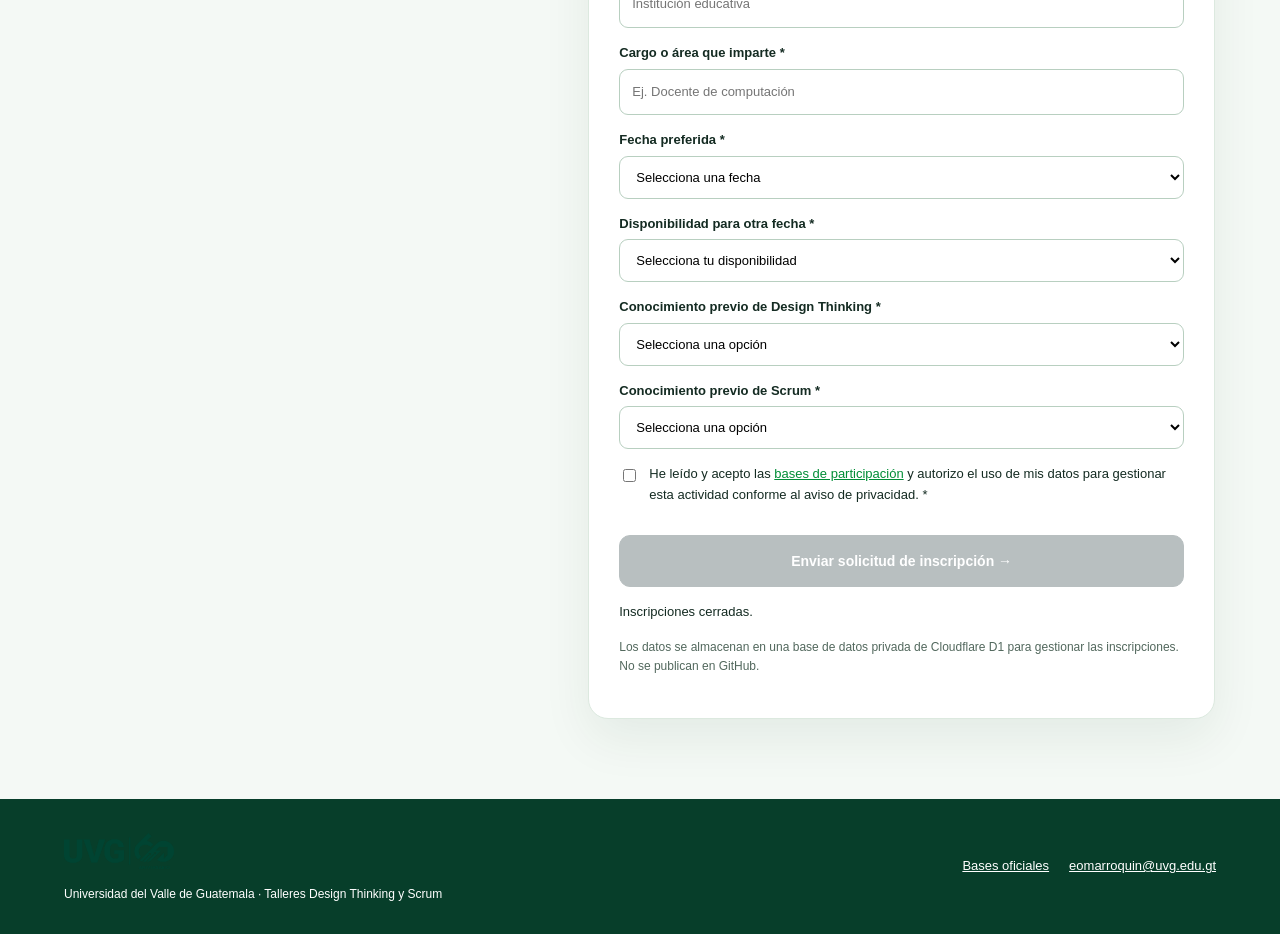
==== commit 4e60cf6e: "Add files via upload" ====
--- a/index.html
+++ b/index.html
@@ -1,4 +1,4 @@
-<!doctype html><html lang="es"><head><meta charset="utf-8"><meta name="viewport" content="width=device-width,initial-scale=1"><meta name="description" content="Talleres de Design Thinking y Scrum para docentes, Universidad del Valle de Guatemala, noviembre 2026."><title>Design Thinking y Scrum | UVG</title><link rel="stylesheet" href="styles.css"></head><body>
+<!doctype html><html lang="es"><head><meta charset="utf-8"><meta name="viewport" content="width=device-width,initial-scale=1"><meta name="description" content="Talleres de Design Thinking y Scrum para docentes, Universidad del Valle de Guatemala, noviembre 2026."><title>Design Thinking y Scrum | UVG</title><link rel="icon" type="image/png" href="assets/logo-uvg-principal.png"><link rel="stylesheet" href="styles.css"></head><body>
 <header class="top"><a href="#inicio" class="brand"><img src="assets/logo-uvg-principal.png" alt="Logo original de Universidad del Valle de Guatemala"><span>Design Thinking <b>+ Scrum</b><small>Iniciativa para docentes · UVG</small></span></a><button class="menu" aria-label="Abrir menú" aria-controls="nav" aria-expanded="false">☰</button><nav id="nav"><a href="#talleres">Talleres</a><a href="#agenda">Agenda</a><a href="#concurso">Concurso</a><a href="#cronograma">Cronograma</a><a href="#bases">Bases</a><a class="navbtn" href="#inscripcion">Inscribirme</a></nav></header>
 <main><section class="hero" id="inicio"><div class="hero-copy"><span class="eyebrow">UNIVERSIDAD DEL VALLE DE GUATEMALA · 2026</span><span class="hero-kicker">Formación docente · Innovación educativa</span><h1>Innovación que empieza con los docentes.</h1><p>Aprende Design Thinking y Scrum, lleva estas metodologías a tu colegio y acompaña a tus estudiantes en un reto de innovación en 2027.</p><div class="actions"><a class="btn light" href="documentos/bases-participacion.pdf" target="_blank" rel="noopener">Leer las bases oficiales ↗</a><a class="btn outline" href="#inscripcion">Solicitar inscripción →</a></div><p class="hero-note">Una jornada por docente · Cupos sujetos a confirmación</p><div class="hero-points"><span>✓ Formación práctica</span><span>✓ Materiales incluidos</span><span>✓ Proyecto estudiantil 2027</span></div></div><div class="hero-photo"><img src="assets/taller-ilustrativo.jpg" alt="Imagen ilustrativa generada de una actividad colaborativa de innovación"><span>Imagen ilustrativa · No representa un evento real</span></div></section>
 <section class="quick" aria-label="Datos importantes"><article><span>📅</span><div><strong>16, 17 y 18 de noviembre</strong><small>Selecciona tu fecha preferida</small></div></article><article><span>🕘</span><div><strong>9:00 a 16:00 h</strong><small>Una jornada de formación</small></div></article><article><span>📍</span><div><strong>Edificio CIT · Nivel 7</strong><small>Universidad del Valle de Guatemala</small></div></article><article><span>⏳</span><div><strong>Inscripciones hasta el 10/11</strong><small>Confirmación por correo</small></div></article></section>
@@ -7,5 +7,5 @@
 <section class="section" id="concurso"><div class="split"><div><span class="eyebrow green">PROYECTOS ESTUDIANTILES · 2027</span><h2>La innovación continúa en los colegios</h2><p>Los docentes formados acompañarán equipos de estudiantes de <strong>diversificado</strong>, preferiblemente quienes cursen su último año en 2027, para resolver problemas reales con Design Thinking y Scrum.</p><div class="facts"><span><b>3–5</b> estudiantes por equipo</span><span><b>3</b> equipos máximo por colegio</span><span><b>1</b> docente mentor por equipo</span></div></div><div class="prize"><span class="symbol">🏆</span><h3>Reconocimiento al primer lugar</h3><p>El <strong>docente mentor</strong> del equipo ganador podrá recibir un viaje académico a Estados Unidos, sujeto a los requisitos y condiciones de las bases.</p><p class="small">El premio no es un viaje para los estudiantes. Se requiere pasaporte y visa vigentes; la alimentación y otros gastos excluidos no están cubiertos.</p><a href="documentos/bases-participacion.pdf" target="_blank" rel="noopener">Consultar condiciones completas ↗</a></div></div></section>
 <section class="section tint" id="cronograma"><div class="section-heading"><span class="eyebrow green">RUTA DE LA INICIATIVA</span><h2>Del aprendizaje a la presentación final</h2><p>Un recorrido desde la capacitación docente hasta los proyectos de innovación estudiantil. Las fechas de 2027 se comunicarán oficialmente.</p></div><div class="timeline"><article><b>01</b><div><h3>Hasta el 10 de noviembre de 2026</h3><p>Inscripción de docentes y selección de fecha preferida.</p></div></article><article><b>02</b><div><h3>16, 17 y 18 de noviembre de 2026</h3><p>Talleres presenciales; cada docente participa en una sola jornada.</p></div></article><article><b>03</b><div><h3>Primer semestre de 2027</h3><p>Formación de equipos y desarrollo de proyectos en los colegios.</p></div></article><article><b>04</b><div><h3>Durante 2027 · Fechas por confirmar</h3><p>Inscripción de equipos, entregas, evaluación, presentación y premiación.</p></div></article><article><b>05</b><div><h3>Segundo semestre de 2027 · Proyección</h3><p>Viaje académico del docente mentor ganador, sujeto a confirmación.</p></div></article></div></section>
 <section class="section bases" id="bases"><div class="bases-copy"><span class="eyebrow green">ANTES DE INSCRIBIRTE</span><h2>Consulta las bases oficiales</h2><p>Las bases detallan los requisitos, condiciones de inscripción, agenda, concurso, criterios de evaluación y premio. Su lectura y aceptación son necesarias para solicitar tu participación.</p><p class="pdf-info">Documento oficial · PDF · 23 páginas</p></div><div class="bases-actions"><a class="btn primary" href="documentos/bases-participacion.pdf" download="Bases_Participacion_Design_Thinking_Scrum_UVG.pdf">↓ Descargar bases oficiales</a><a class="btn secondary" href="documentos/bases-participacion.pdf" target="_blank" rel="noopener">Ver documento ↗</a></div></section>
-<section class="section tint" id="inscripcion"><div class="formwrap"><div class="form-intro"><span class="eyebrow green">SOLICITUD DE PARTICIPACIÓN</span><h2>Inscripción al taller</h2><p>Completa tus datos y elige una fecha preferida. UVG podrá proponer otra jornada según cupos, previa confirmación contigo.</p><p>La inscripción <strong>no garantiza un cupo</strong>. Recibirás por correo la fecha definitiva, el salón del CIT y las indicaciones de ingreso.</p><div class="notice">📌 Fecha límite: <strong>10 de noviembre de 2026</strong></div><p class="small">Consultas: <a href="mailto:eomarroquin@uvg.edu.gt">eomarroquin@uvg.edu.gt</a></p></div><div class="formcard"><div id="setupWarning" class="warning" hidden>El registro todavía no está conectado. El administrador debe configurar el servicio de recepción antes de publicar la página.</div><form id="registrationForm" autocomplete="on"><label>Nombre completo *<input name="nombre" required minlength="5" maxlength="120" autocomplete="name" placeholder="Nombres y apellidos"></label><label>Correo electrónico *<input type="email" name="correo" required maxlength="160" autocomplete="email" placeholder="docente@colegio.edu.gt"></label><label>Teléfono de contacto *<input type="tel" name="telefono" required minlength="8" maxlength="20" pattern="[0-9+() .-]{8,20}" placeholder="Ej. 5555 5555"></label><label>Nombre del colegio *<input name="colegio" required minlength="3" maxlength="160" placeholder="Institución educativa"></label><label>Cargo o área que imparte *<input name="cargo" required minlength="3" maxlength="120" placeholder="Ej. Docente de computación"></label><label>Fecha preferida *<select name="fecha" required><option value="">Selecciona una fecha</option><option value="2026-11-16">Lunes 16 de noviembre</option><option value="2026-11-17">Martes 17 de noviembre</option><option value="2026-11-18">Miércoles 18 de noviembre</option></select></label><label>Disponibilidad para otra fecha *<select name="disponibilidad" required><option value="">Selecciona tu disponibilidad</option><option value="Las tres fechas">Tengo disponibilidad los tres días</option><option value="Otra fecha previa consulta">Podría asistir otra fecha, previa consulta</option><option value="Solo fecha preferida">Solo puedo asistir en mi fecha preferida</option></select></label><label>Conocimiento previo de Design Thinking *<select name="conocimientoDesignThinking" required><option value="">Selecciona una opción</option><option value="Ninguno">Ninguno</option><option value="Básico">Básico</option><option value="Intermedio">Intermedio</option><option value="Avanzado">Avanzado</option></select></label><label>Conocimiento previo de Scrum *<select name="conocimientoScrum" required><option value="">Selecciona una opción</option><option value="Ninguno">Ninguno</option><option value="Básico">Básico</option><option value="Intermedio">Intermedio</option><option value="Avanzado">Avanzado</option></select></label><label class="check"><input type="checkbox" name="aceptacion" value="SI" required><span>He leído y acepto las <a href="documentos/bases-participacion.pdf" target="_blank" rel="noopener">bases de participación</a> y autorizo el uso de mis datos para gestionar esta actividad conforme al aviso de privacidad. *</span></label><div id="turnstileContainer" aria-label="Verificación de seguridad"></div><button id="submitBtn" class="btn primary full" type="submit">Enviar solicitud de inscripción →</button><p id="formMessage" role="status" aria-live="polite" class="formmsg"></p><p class="small">Los datos se almacenan en una base de datos privada de Cloudflare D1 para gestionar las inscripciones. No se publican en GitHub.</p></form></div></div></section></main>
+<section class="section tint" id="inscripcion"><div class="formwrap"><div class="form-intro"><span class="eyebrow green">SOLICITUD DE PARTICIPACIÓN</span><h2>Inscripción al taller</h2><p>Completa tus datos y elige una fecha preferida. UVG podrá proponer otra jornada según cupos, previa confirmación contigo.</p><p>La inscripción <strong>no garantiza un cupo</strong>. Recibirás por correo la fecha definitiva, el salón del CIT y las indicaciones de ingreso.</p><div class="notice">📌 Fecha límite: <strong>10 de noviembre de 2026</strong></div><p class="small">Consultas: <a href="mailto:eomarroquin@uvg.edu.gt">eomarroquin@uvg.edu.gt</a></p></div><div class="formcard"><div id="setupWarning" class="warning" hidden>El registro todavía no está conectado. El administrador debe configurar el servicio de recepción antes de publicar la página.</div><form id="registrationForm" autocomplete="on"><label>Nombre completo *<input name="nombre" required minlength="5" maxlength="120" autocomplete="name" placeholder="Nombres y apellidos"></label><label>Correo electrónico *<input type="email" name="correo" required maxlength="160" autocomplete="email" placeholder="docente@colegio.edu.gt"></label><label>Teléfono de contacto *<input type="tel" name="telefono" required minlength="8" maxlength="20" pattern="[0-9+() .-]{8,20}" placeholder="Ej. 5555 5555"></label><label>Nombre del colegio *<input name="colegio" required minlength="3" maxlength="160" placeholder="Institución educativa"></label><label>Cargo o área que imparte *<input name="cargo" required minlength="3" maxlength="120" placeholder="Ej. Docente de computación"></label><label>Fecha preferida *<select name="fecha" required><option value="">Selecciona una fecha</option><option value="2026-11-16">Lunes 16 de noviembre</option><option value="2026-11-17">Martes 17 de noviembre</option><option value="2026-11-18">Miércoles 18 de noviembre</option></select></label><label>Disponibilidad para otra fecha *<select name="disponibilidad" required><option value="">Selecciona tu disponibilidad</option><option value="Las tres fechas">Tengo disponibilidad los tres días</option><option value="Otra fecha previa consulta">Podría asistir otra fecha, previa consulta</option><option value="Solo fecha preferida">Solo puedo asistir en mi fecha preferida</option></select></label><label>Conocimiento previo de Design Thinking *<select name="conocimientoDesignThinking" required><option value="">Selecciona una opción</option><option value="Ninguno">Ninguno</option><option value="Básico">Básico</option><option value="Intermedio">Intermedio</option><option value="Avanzado">Avanzado</option></select></label><label>Conocimiento previo de Scrum *<select name="conocimientoScrum" required><option value="">Selecciona una opción</option><option value="Ninguno">Ninguno</option><option value="Básico">Básico</option><option value="Intermedio">Intermedio</option><option value="Avanzado">Avanzado</option></select></label><label class="check"><input type="checkbox" name="aceptacion" value="SI" required><span>He leído y acepto las <a href="documentos/bases-participacion.pdf" target="_blank" rel="noopener">bases de participación</a> y autorizo el uso de mis datos para gestionar esta actividad conforme al aviso de privacidad. *</span></label><div id="turnstileContainer" aria-label="Verificación de seguridad"></div><button id="submitBtn" class="btn primary full" type="submit" disabled>Enviar solicitud de inscripción →</button><p id="formMessage" role="status" aria-live="polite" class="formmsg"></p><p class="small">Los datos se almacenan en una base de datos privada de Cloudflare D1 para gestionar las inscripciones. No se publican en GitHub.</p></form></div></div></section></main>
 <footer><div><img src="assets/logo-uvg-aniversario.png" alt="Logo institucional original de UVG aniversario"><p>Universidad del Valle de Guatemala · Talleres Design Thinking y Scrum</p></div><div><a href="documentos/bases-participacion.pdf" target="_blank" rel="noopener">Bases oficiales</a><a href="mailto:eomarroquin@uvg.edu.gt">eomarroquin@uvg.edu.gt</a></div></footer><script src="config.js"></script><script src="main.js"></script><script src="https://challenges.cloudflare.com/turnstile/v0/api.js?onload=onloadTurnstile&amp;render=explicit" async defer></script></body></html>
--- a/styles.css
+++ b/styles.css
@@ -41,3 +41,6 @@
 @media(max-width:950px){.bases{align-items:flex-start}.bases-actions{min-width:220px}}
 @media(max-width:700px){.hero-copy{padding-top:58px;padding-bottom:50px}.hero-points{gap:7px}.hero-points span{font-size:11px}.timeline article{padding:17px;gap:14px}.timeline article>b{width:40px;height:40px}.bases-actions{width:100%;min-width:0}.bases-actions .btn{width:100%}.top nav{max-height:calc(100vh - 76px);overflow-y:auto}}
 @media(prefers-reduced-motion:reduce){html{scroll-behavior:auto}*,*:before,*:after{transition-duration:.01ms!important;animation-duration:.01ms!important}}
+
+/* Estado del boton mientras el formulario no esta listo */
+#submitBtn:disabled{background:#b8bfc0;border-color:#b8bfc0;color:#fff;opacity:1;cursor:not-allowed;box-shadow:none;transform:none}
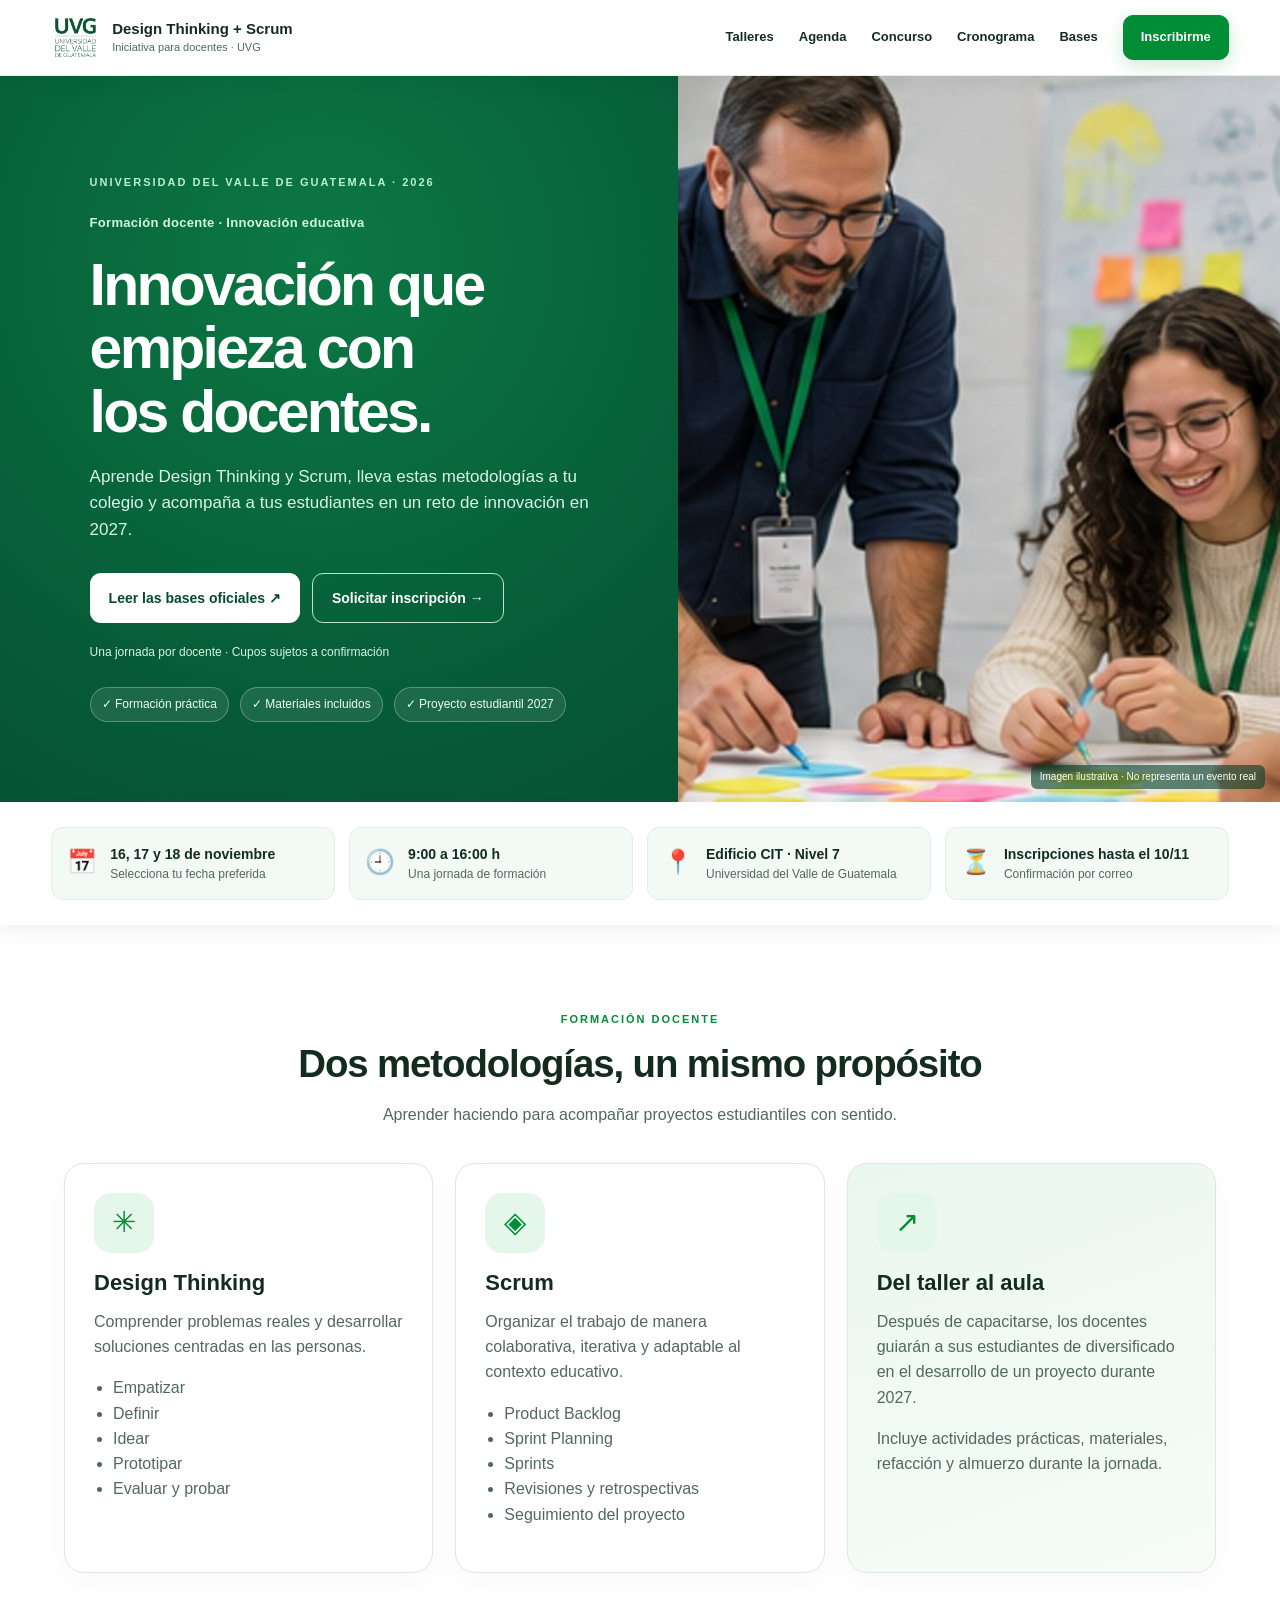
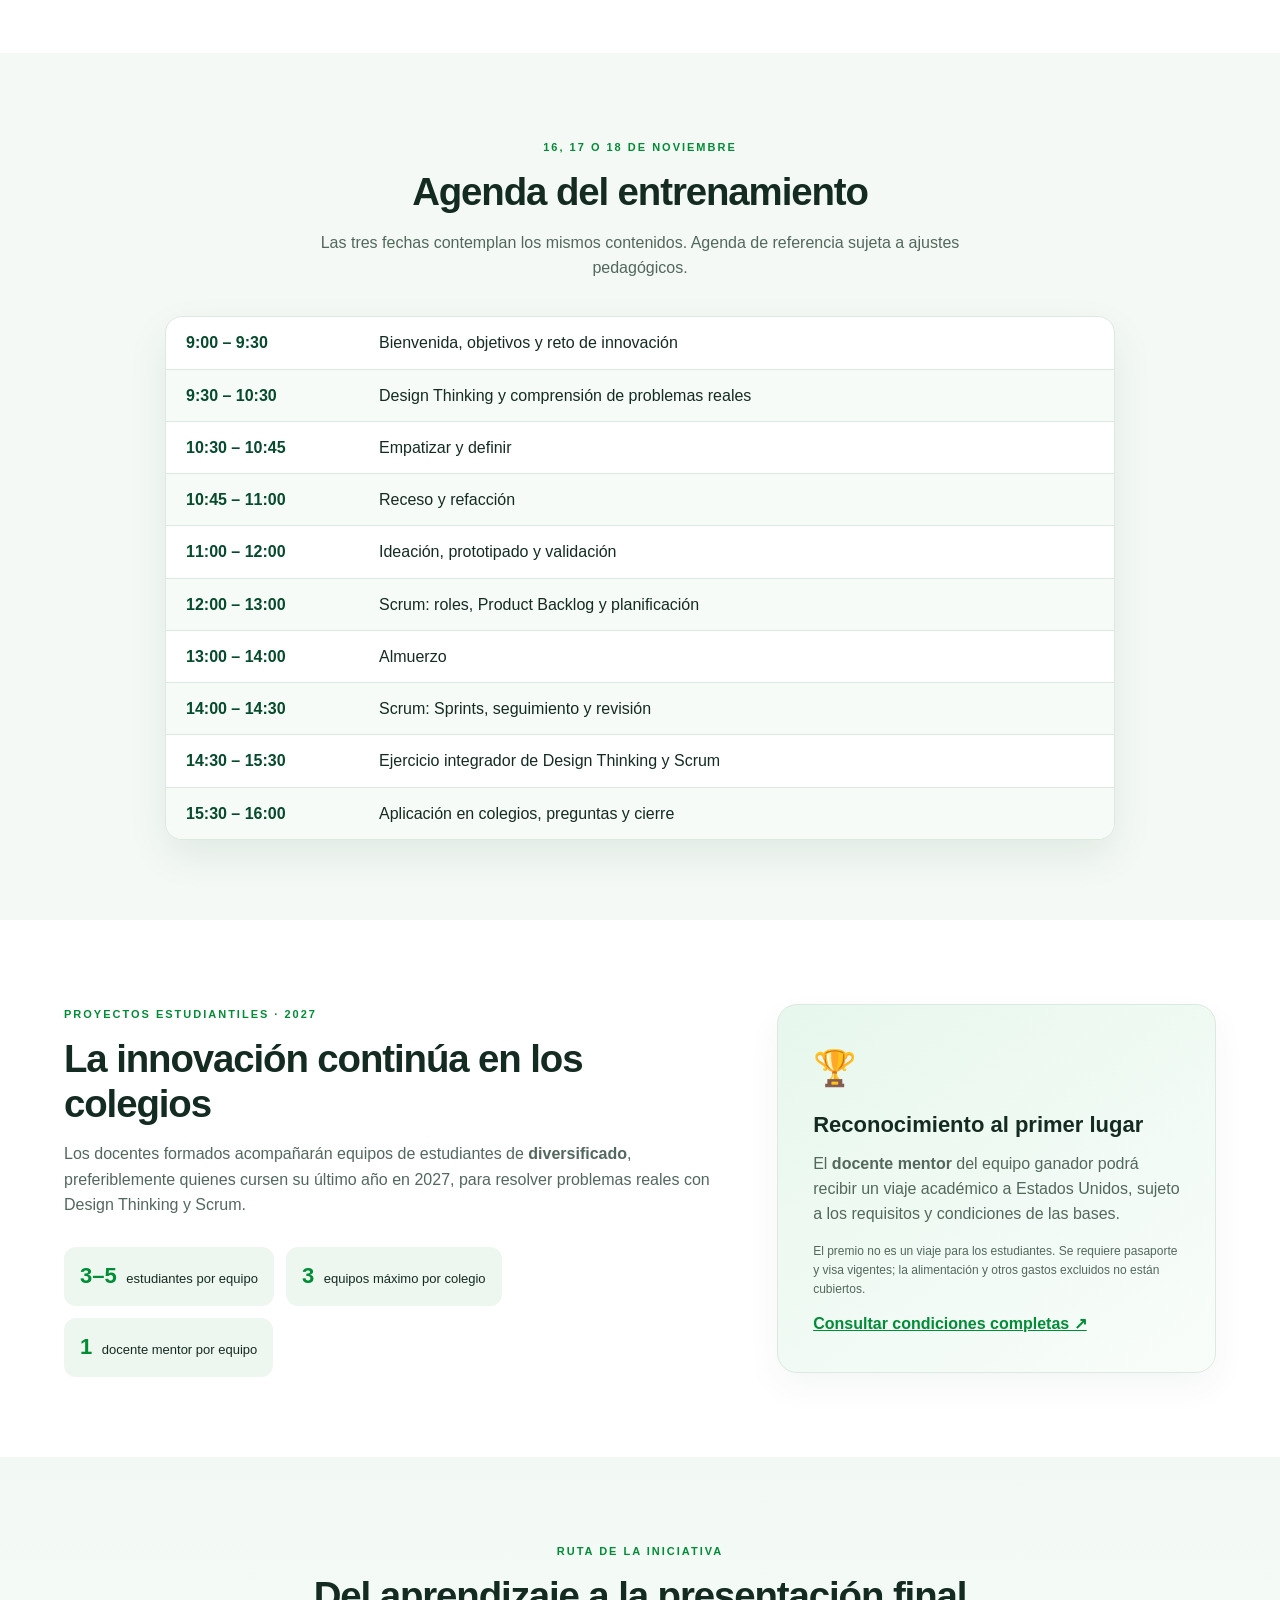
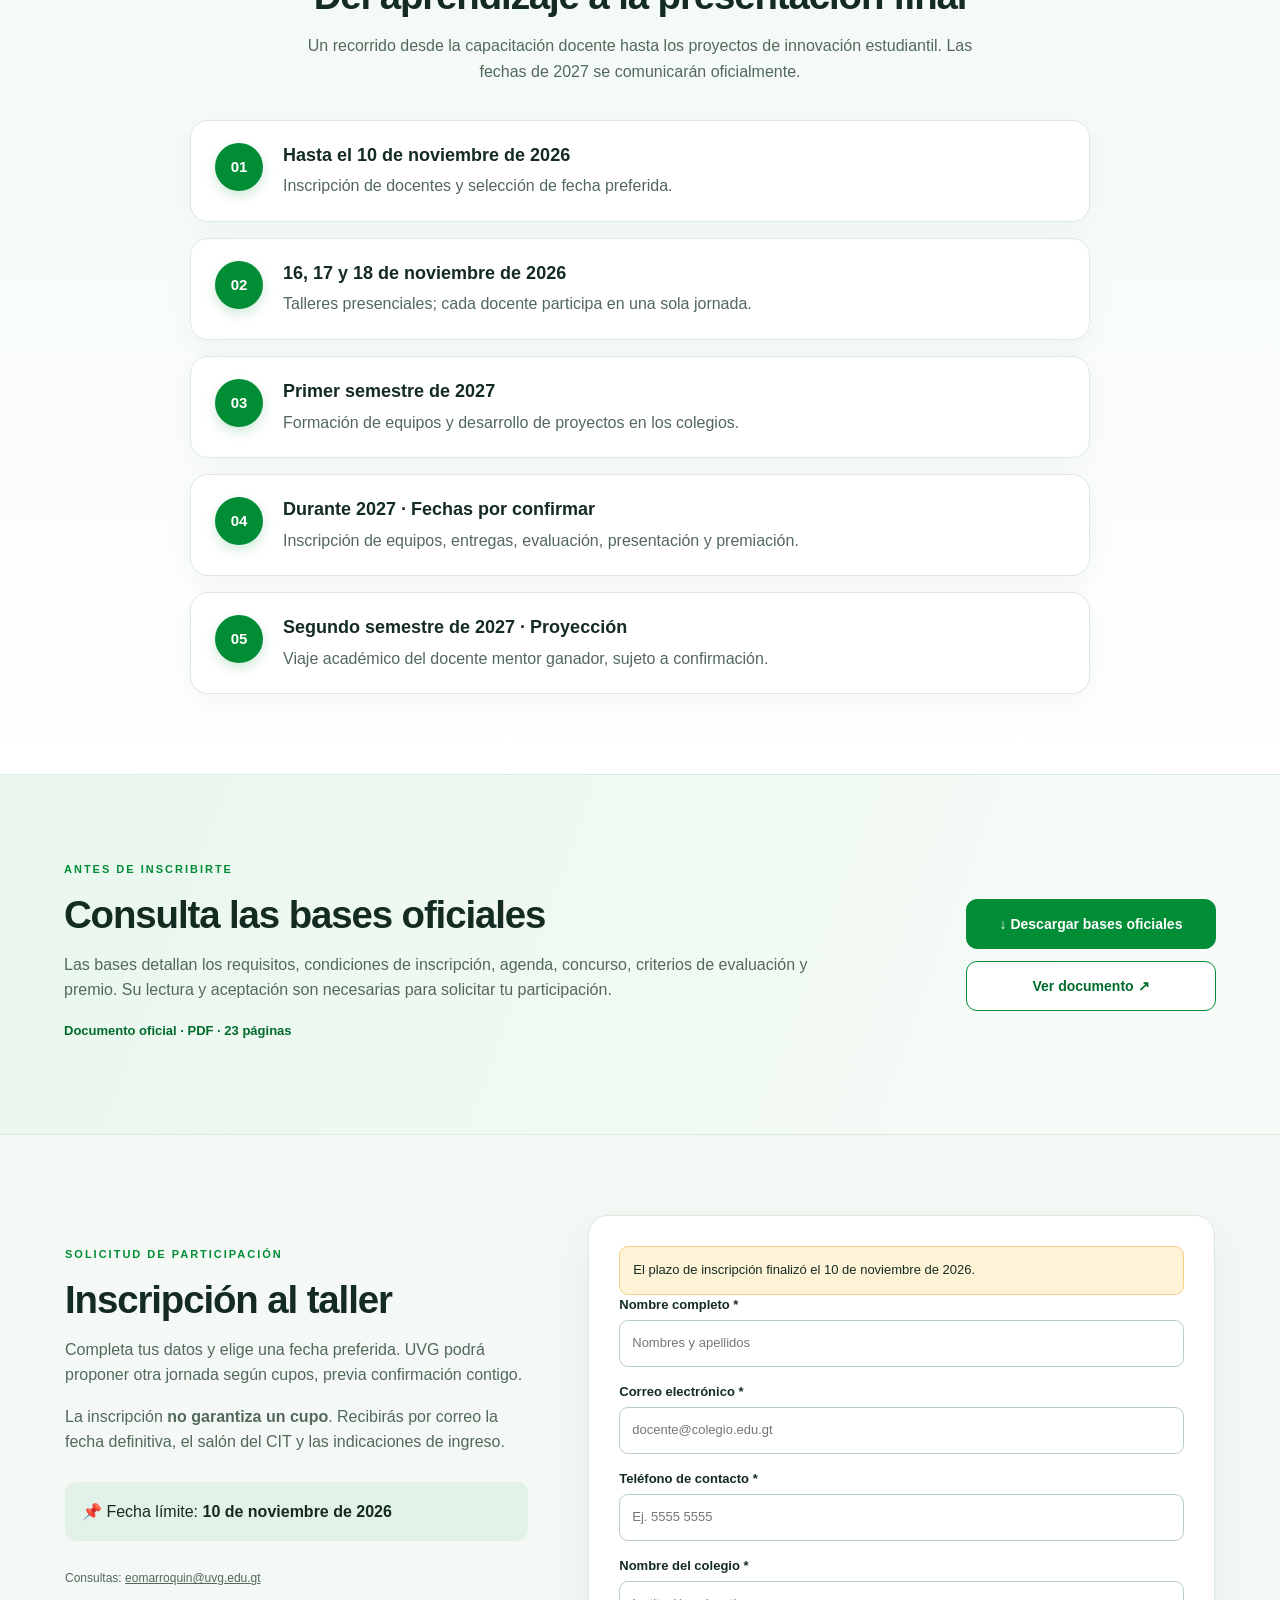
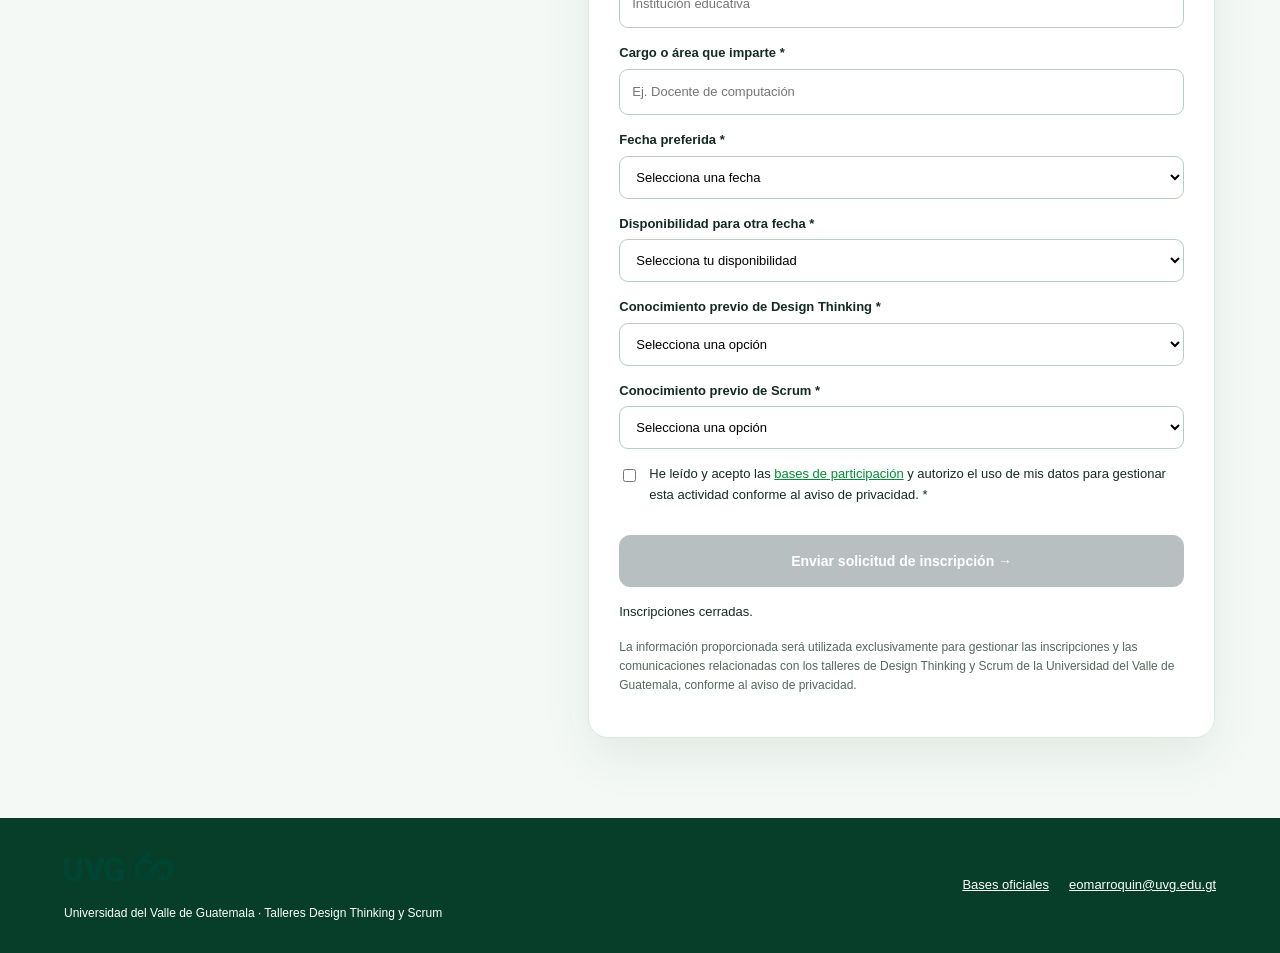
==== commit abc89948: "Update index.html" ====
--- a/index.html
+++ b/index.html
@@ -7,5 +7,5 @@
 <section class="section" id="concurso"><div class="split"><div><span class="eyebrow green">PROYECTOS ESTUDIANTILES · 2027</span><h2>La innovación continúa en los colegios</h2><p>Los docentes formados acompañarán equipos de estudiantes de <strong>diversificado</strong>, preferiblemente quienes cursen su último año en 2027, para resolver problemas reales con Design Thinking y Scrum.</p><div class="facts"><span><b>3–5</b> estudiantes por equipo</span><span><b>3</b> equipos máximo por colegio</span><span><b>1</b> docente mentor por equipo</span></div></div><div class="prize"><span class="symbol">🏆</span><h3>Reconocimiento al primer lugar</h3><p>El <strong>docente mentor</strong> del equipo ganador podrá recibir un viaje académico a Estados Unidos, sujeto a los requisitos y condiciones de las bases.</p><p class="small">El premio no es un viaje para los estudiantes. Se requiere pasaporte y visa vigentes; la alimentación y otros gastos excluidos no están cubiertos.</p><a href="documentos/bases-participacion.pdf" target="_blank" rel="noopener">Consultar condiciones completas ↗</a></div></div></section>
 <section class="section tint" id="cronograma"><div class="section-heading"><span class="eyebrow green">RUTA DE LA INICIATIVA</span><h2>Del aprendizaje a la presentación final</h2><p>Un recorrido desde la capacitación docente hasta los proyectos de innovación estudiantil. Las fechas de 2027 se comunicarán oficialmente.</p></div><div class="timeline"><article><b>01</b><div><h3>Hasta el 10 de noviembre de 2026</h3><p>Inscripción de docentes y selección de fecha preferida.</p></div></article><article><b>02</b><div><h3>16, 17 y 18 de noviembre de 2026</h3><p>Talleres presenciales; cada docente participa en una sola jornada.</p></div></article><article><b>03</b><div><h3>Primer semestre de 2027</h3><p>Formación de equipos y desarrollo de proyectos en los colegios.</p></div></article><article><b>04</b><div><h3>Durante 2027 · Fechas por confirmar</h3><p>Inscripción de equipos, entregas, evaluación, presentación y premiación.</p></div></article><article><b>05</b><div><h3>Segundo semestre de 2027 · Proyección</h3><p>Viaje académico del docente mentor ganador, sujeto a confirmación.</p></div></article></div></section>
 <section class="section bases" id="bases"><div class="bases-copy"><span class="eyebrow green">ANTES DE INSCRIBIRTE</span><h2>Consulta las bases oficiales</h2><p>Las bases detallan los requisitos, condiciones de inscripción, agenda, concurso, criterios de evaluación y premio. Su lectura y aceptación son necesarias para solicitar tu participación.</p><p class="pdf-info">Documento oficial · PDF · 23 páginas</p></div><div class="bases-actions"><a class="btn primary" href="documentos/bases-participacion.pdf" download="Bases_Participacion_Design_Thinking_Scrum_UVG.pdf">↓ Descargar bases oficiales</a><a class="btn secondary" href="documentos/bases-participacion.pdf" target="_blank" rel="noopener">Ver documento ↗</a></div></section>
-<section class="section tint" id="inscripcion"><div class="formwrap"><div class="form-intro"><span class="eyebrow green">SOLICITUD DE PARTICIPACIÓN</span><h2>Inscripción al taller</h2><p>Completa tus datos y elige una fecha preferida. UVG podrá proponer otra jornada según cupos, previa confirmación contigo.</p><p>La inscripción <strong>no garantiza un cupo</strong>. Recibirás por correo la fecha definitiva, el salón del CIT y las indicaciones de ingreso.</p><div class="notice">📌 Fecha límite: <strong>10 de noviembre de 2026</strong></div><p class="small">Consultas: <a href="mailto:eomarroquin@uvg.edu.gt">eomarroquin@uvg.edu.gt</a></p></div><div class="formcard"><div id="setupWarning" class="warning" hidden>El registro todavía no está conectado. El administrador debe configurar el servicio de recepción antes de publicar la página.</div><form id="registrationForm" autocomplete="on"><label>Nombre completo *<input name="nombre" required minlength="5" maxlength="120" autocomplete="name" placeholder="Nombres y apellidos"></label><label>Correo electrónico *<input type="email" name="correo" required maxlength="160" autocomplete="email" placeholder="docente@colegio.edu.gt"></label><label>Teléfono de contacto *<input type="tel" name="telefono" required minlength="8" maxlength="20" pattern="[0-9+() .-]{8,20}" placeholder="Ej. 5555 5555"></label><label>Nombre del colegio *<input name="colegio" required minlength="3" maxlength="160" placeholder="Institución educativa"></label><label>Cargo o área que imparte *<input name="cargo" required minlength="3" maxlength="120" placeholder="Ej. Docente de computación"></label><label>Fecha preferida *<select name="fecha" required><option value="">Selecciona una fecha</option><option value="2026-11-16">Lunes 16 de noviembre</option><option value="2026-11-17">Martes 17 de noviembre</option><option value="2026-11-18">Miércoles 18 de noviembre</option></select></label><label>Disponibilidad para otra fecha *<select name="disponibilidad" required><option value="">Selecciona tu disponibilidad</option><option value="Las tres fechas">Tengo disponibilidad los tres días</option><option value="Otra fecha previa consulta">Podría asistir otra fecha, previa consulta</option><option value="Solo fecha preferida">Solo puedo asistir en mi fecha preferida</option></select></label><label>Conocimiento previo de Design Thinking *<select name="conocimientoDesignThinking" required><option value="">Selecciona una opción</option><option value="Ninguno">Ninguno</option><option value="Básico">Básico</option><option value="Intermedio">Intermedio</option><option value="Avanzado">Avanzado</option></select></label><label>Conocimiento previo de Scrum *<select name="conocimientoScrum" required><option value="">Selecciona una opción</option><option value="Ninguno">Ninguno</option><option value="Básico">Básico</option><option value="Intermedio">Intermedio</option><option value="Avanzado">Avanzado</option></select></label><label class="check"><input type="checkbox" name="aceptacion" value="SI" required><span>He leído y acepto las <a href="documentos/bases-participacion.pdf" target="_blank" rel="noopener">bases de participación</a> y autorizo el uso de mis datos para gestionar esta actividad conforme al aviso de privacidad. *</span></label><div id="turnstileContainer" aria-label="Verificación de seguridad"></div><button id="submitBtn" class="btn primary full" type="submit" disabled>Enviar solicitud de inscripción →</button><p id="formMessage" role="status" aria-live="polite" class="formmsg"></p><p class="small">Los datos se almacenan en una base de datos privada de Cloudflare D1 para gestionar las inscripciones. No se publican en GitHub.</p></form></div></div></section></main>
+<section class="section tint" id="inscripcion"><div class="formwrap"><div class="form-intro"><span class="eyebrow green">SOLICITUD DE PARTICIPACIÓN</span><h2>Inscripción al taller</h2><p>Completa tus datos y elige una fecha preferida. UVG podrá proponer otra jornada según cupos, previa confirmación contigo.</p><p>La inscripción <strong>no garantiza un cupo</strong>. Recibirás por correo la fecha definitiva, el salón del CIT y las indicaciones de ingreso.</p><div class="notice">📌 Fecha límite: <strong>10 de noviembre de 2026</strong></div><p class="small">Consultas: <a href="mailto:eomarroquin@uvg.edu.gt">eomarroquin@uvg.edu.gt</a></p></div><div class="formcard"><div id="setupWarning" class="warning" hidden>El registro todavía no está conectado. El administrador debe configurar el servicio de recepción antes de publicar la página.</div><form id="registrationForm" autocomplete="on"><label>Nombre completo *<input name="nombre" required minlength="5" maxlength="120" autocomplete="name" placeholder="Nombres y apellidos"></label><label>Correo electrónico *<input type="email" name="correo" required maxlength="160" autocomplete="email" placeholder="docente@colegio.edu.gt"></label><label>Teléfono de contacto *<input type="tel" name="telefono" required minlength="8" maxlength="20" pattern="[0-9+() .-]{8,20}" placeholder="Ej. 5555 5555"></label><label>Nombre del colegio *<input name="colegio" required minlength="3" maxlength="160" placeholder="Institución educativa"></label><label>Cargo o área que imparte *<input name="cargo" required minlength="3" maxlength="120" placeholder="Ej. Docente de computación"></label><label>Fecha preferida *<select name="fecha" required><option value="">Selecciona una fecha</option><option value="2026-11-16">Lunes 16 de noviembre</option><option value="2026-11-17">Martes 17 de noviembre</option><option value="2026-11-18">Miércoles 18 de noviembre</option></select></label><label>Disponibilidad para otra fecha *<select name="disponibilidad" required><option value="">Selecciona tu disponibilidad</option><option value="Las tres fechas">Tengo disponibilidad los tres días</option><option value="Otra fecha previa consulta">Podría asistir otra fecha, previa consulta</option><option value="Solo fecha preferida">Solo puedo asistir en mi fecha preferida</option></select></label><label>Conocimiento previo de Design Thinking *<select name="conocimientoDesignThinking" required><option value="">Selecciona una opción</option><option value="Ninguno">Ninguno</option><option value="Básico">Básico</option><option value="Intermedio">Intermedio</option><option value="Avanzado">Avanzado</option></select></label><label>Conocimiento previo de Scrum *<select name="conocimientoScrum" required><option value="">Selecciona una opción</option><option value="Ninguno">Ninguno</option><option value="Básico">Básico</option><option value="Intermedio">Intermedio</option><option value="Avanzado">Avanzado</option></select></label><label class="check"><input type="checkbox" name="aceptacion" value="SI" required><span>He leído y acepto las <a href="documentos/bases-participacion.pdf" target="_blank" rel="noopener">bases de participación</a> y autorizo el uso de mis datos para gestionar esta actividad conforme al aviso de privacidad. *</span></label><div id="turnstileContainer" aria-label="Verificación de seguridad"></div><button id="submitBtn" class="btn primary full" type="submit" disabled>Enviar solicitud de inscripción →</button><p id="formMessage" role="status" aria-live="polite" class="formmsg"></p><p class="small">La información proporcionada será utilizada exclusivamente para gestionar las inscripciones y las comunicaciones relacionadas con los talleres de Design Thinking y Scrum de la Universidad del Valle de Guatemala, conforme al aviso de privacidad.</p></form></div></div></section></main>
 <footer><div><img src="assets/logo-uvg-aniversario.png" alt="Logo institucional original de UVG aniversario"><p>Universidad del Valle de Guatemala · Talleres Design Thinking y Scrum</p></div><div><a href="documentos/bases-participacion.pdf" target="_blank" rel="noopener">Bases oficiales</a><a href="mailto:eomarroquin@uvg.edu.gt">eomarroquin@uvg.edu.gt</a></div></footer><script src="config.js"></script><script src="main.js"></script><script src="https://challenges.cloudflare.com/turnstile/v0/api.js?onload=onloadTurnstile&amp;render=explicit" async defer></script></body></html>
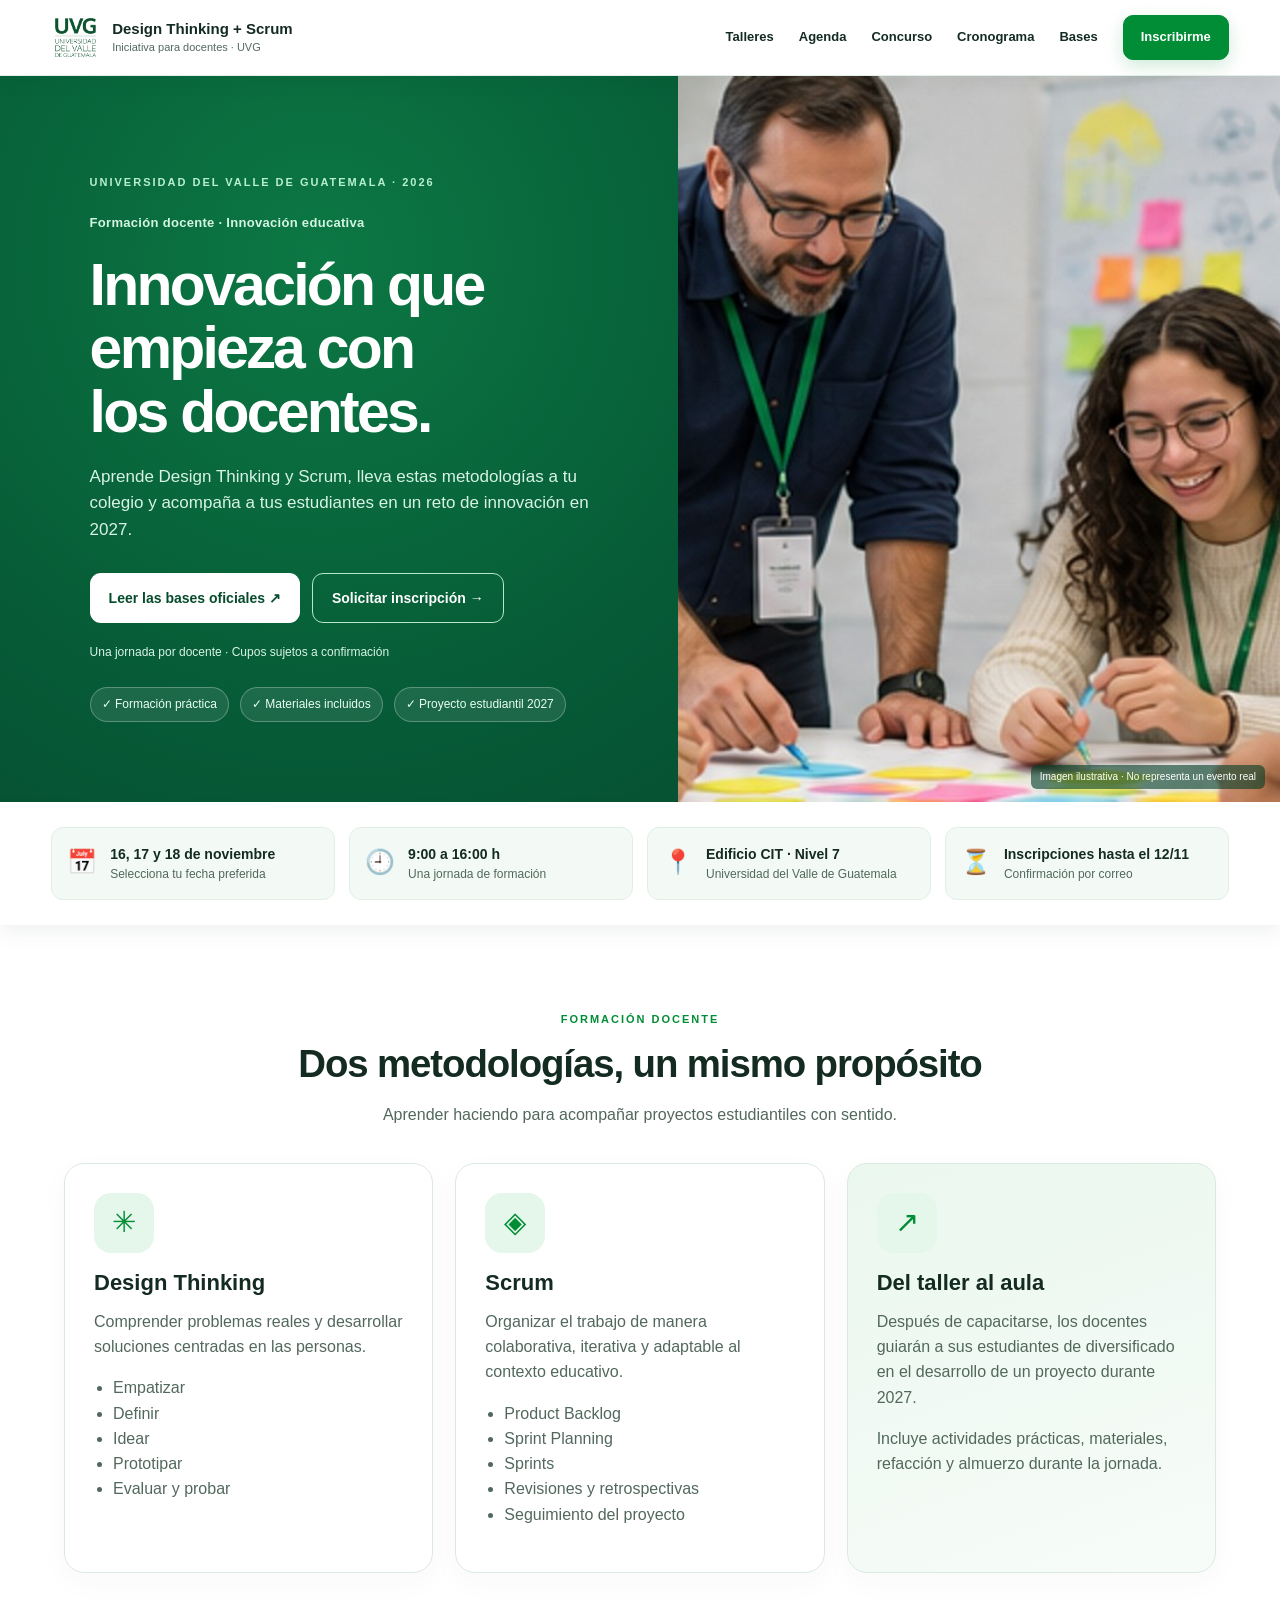
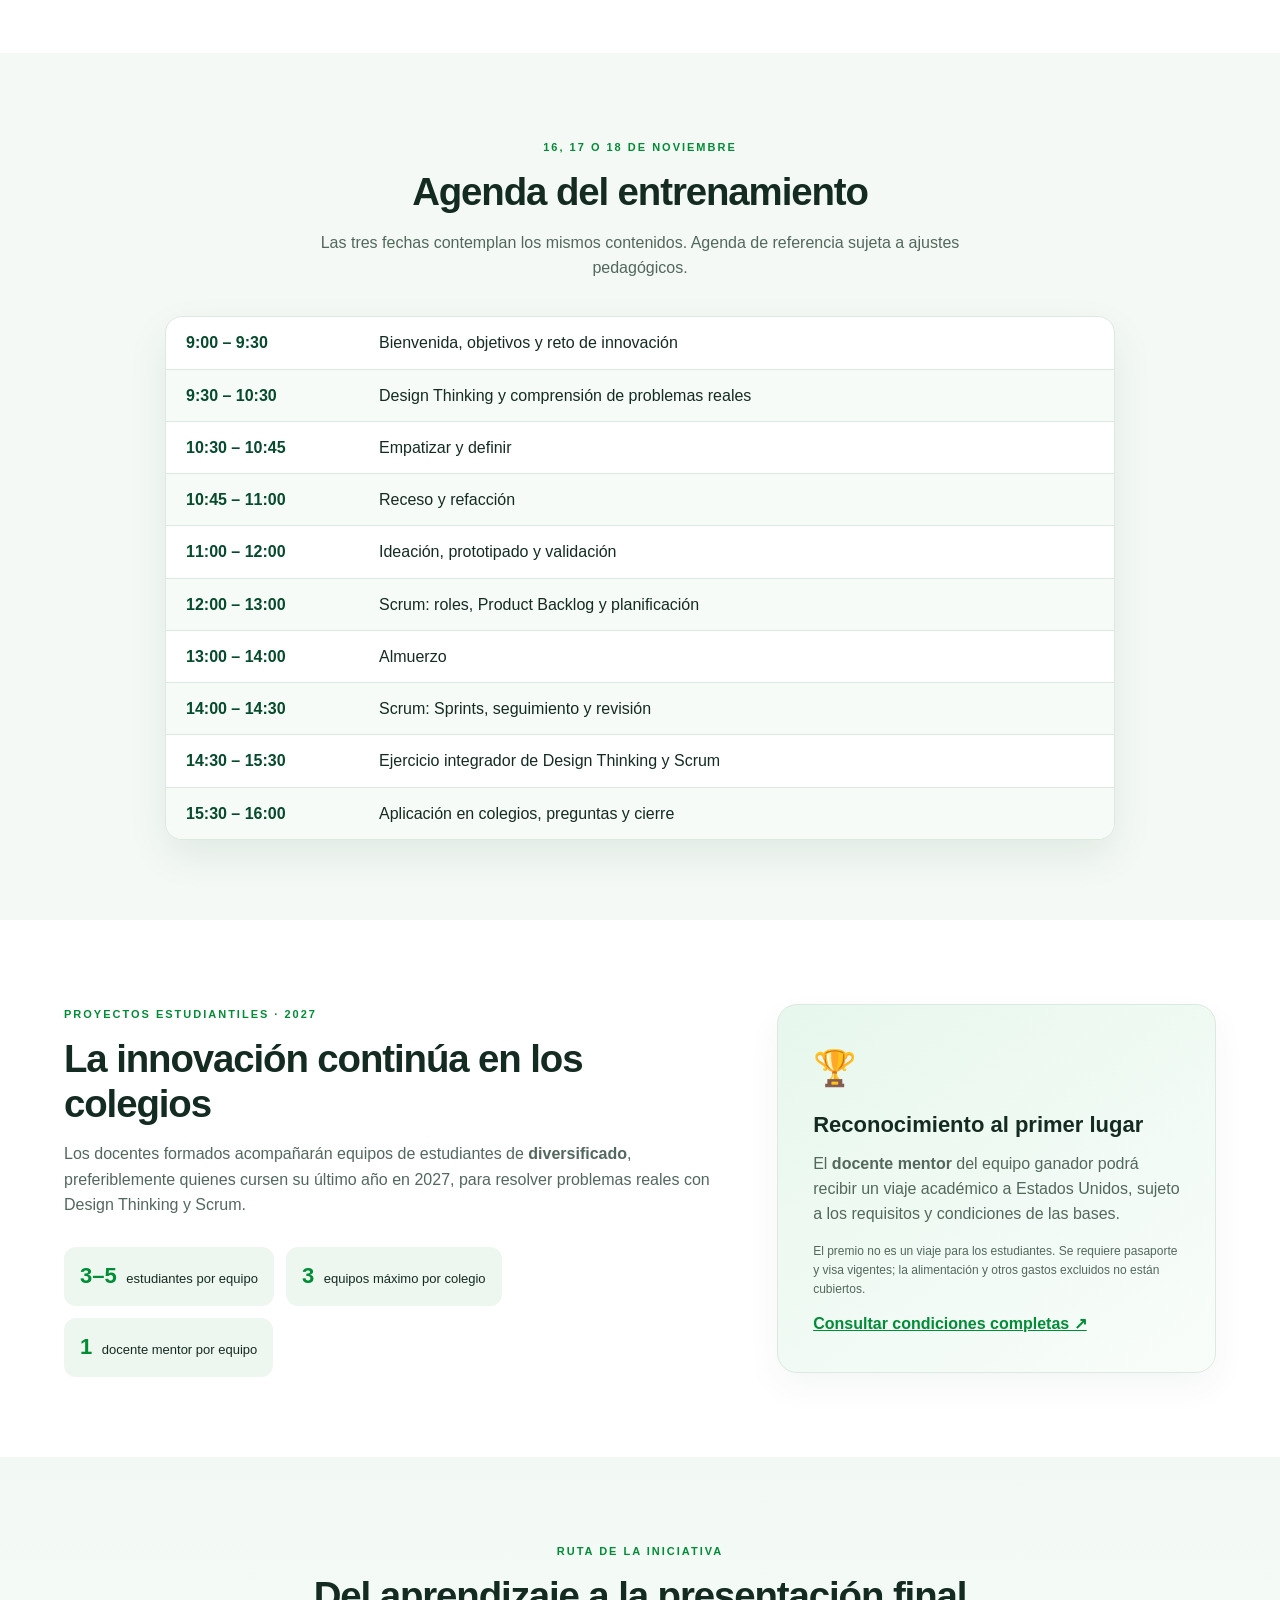
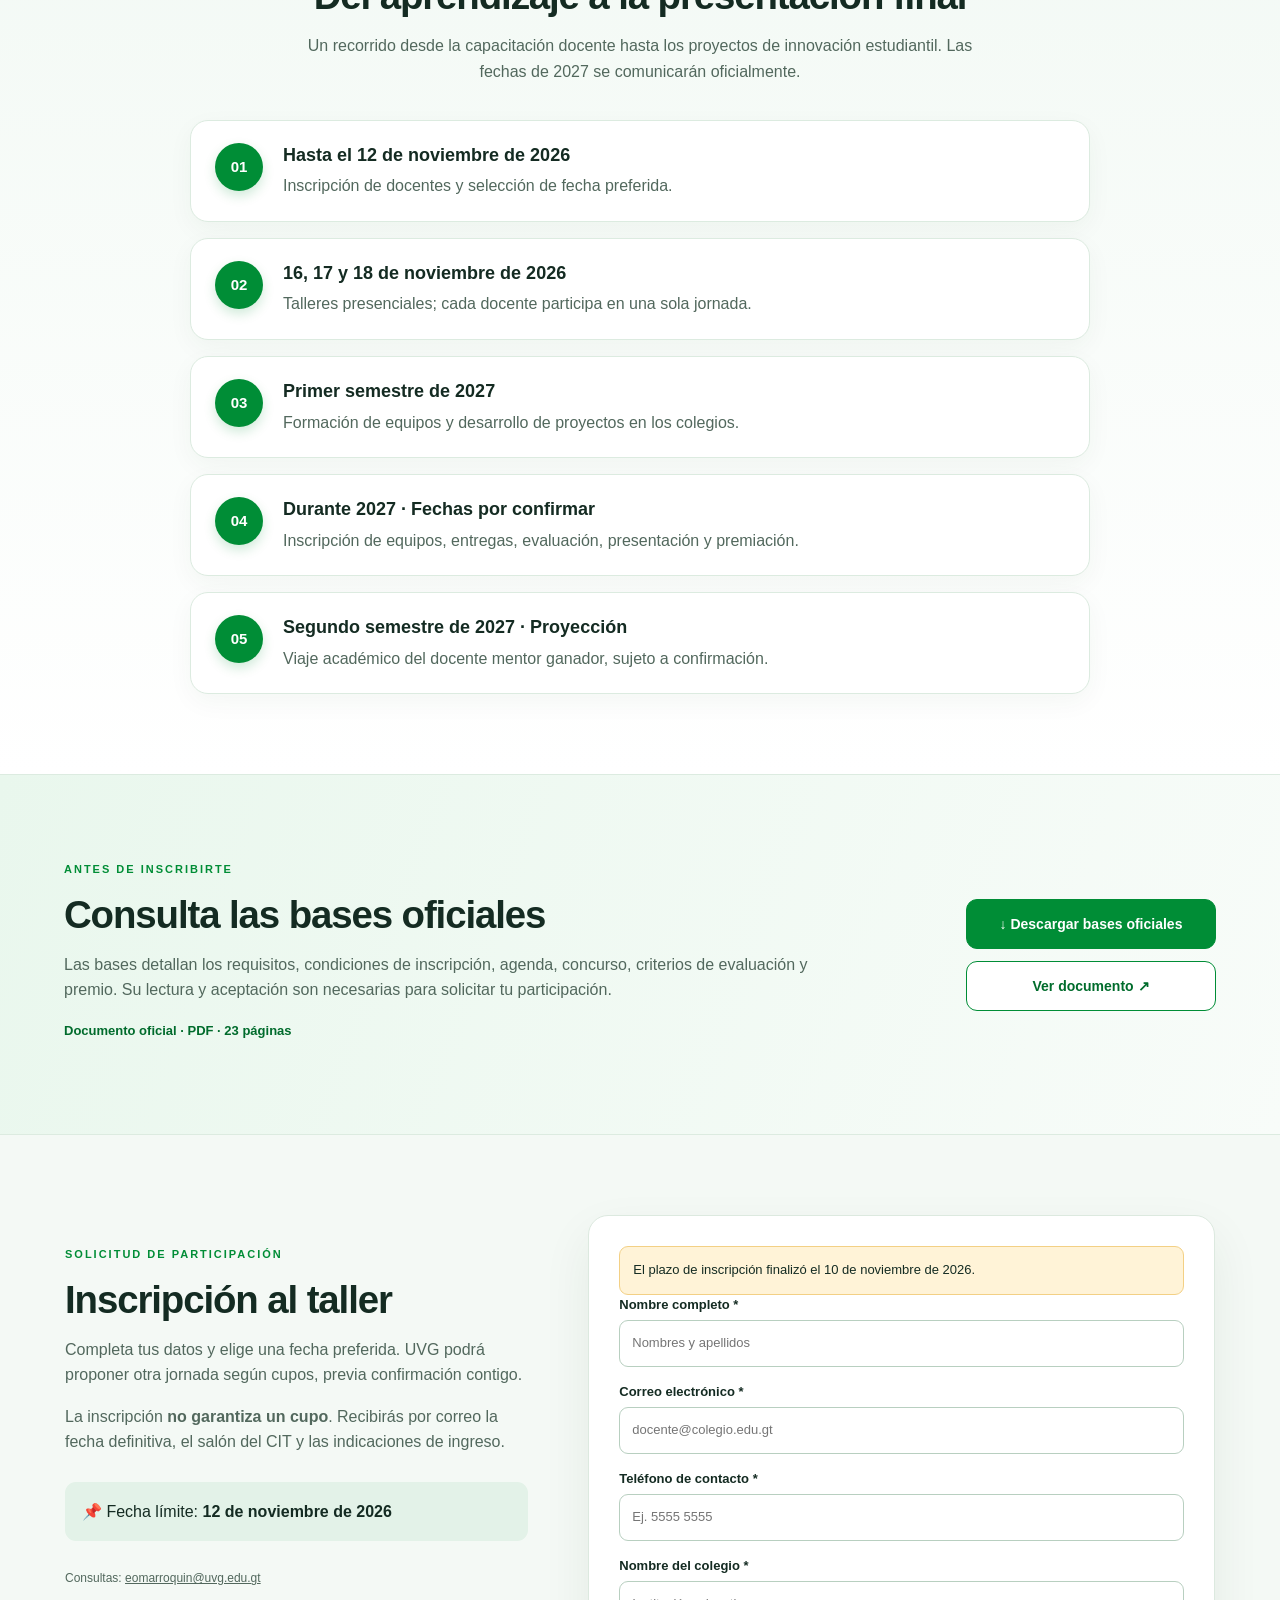
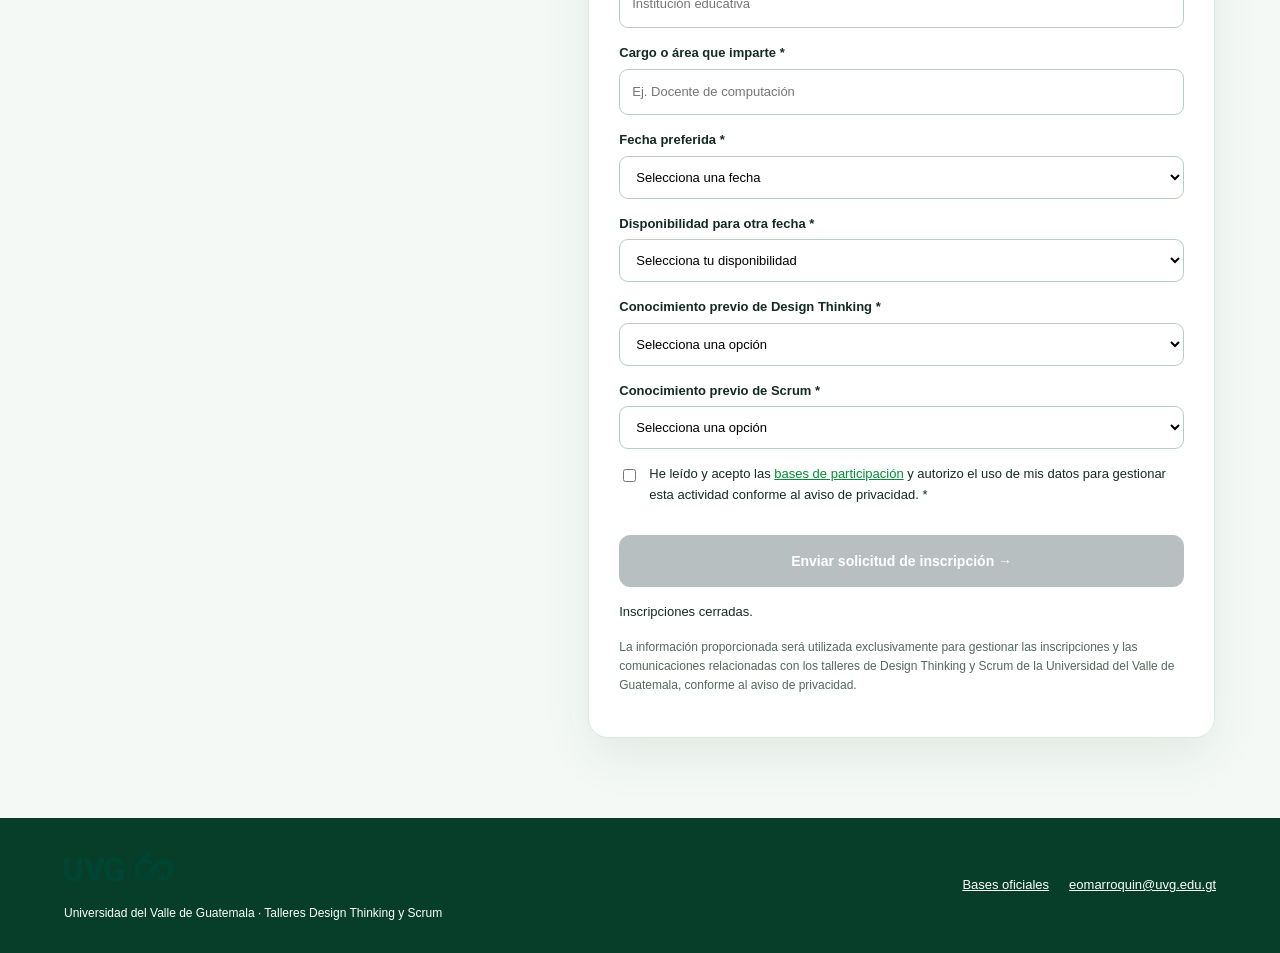
==== commit 82b89489: "Add files via upload" ====
--- a/index.html
+++ b/index.html
@@ -1,11 +1,11 @@
 <!doctype html><html lang="es"><head><meta charset="utf-8"><meta name="viewport" content="width=device-width,initial-scale=1"><meta name="description" content="Talleres de Design Thinking y Scrum para docentes, Universidad del Valle de Guatemala, noviembre 2026."><title>Design Thinking y Scrum | UVG</title><link rel="icon" type="image/png" href="assets/logo-uvg-principal.png"><link rel="stylesheet" href="styles.css"></head><body>
 <header class="top"><a href="#inicio" class="brand"><img src="assets/logo-uvg-principal.png" alt="Logo original de Universidad del Valle de Guatemala"><span>Design Thinking <b>+ Scrum</b><small>Iniciativa para docentes · UVG</small></span></a><button class="menu" aria-label="Abrir menú" aria-controls="nav" aria-expanded="false">☰</button><nav id="nav"><a href="#talleres">Talleres</a><a href="#agenda">Agenda</a><a href="#concurso">Concurso</a><a href="#cronograma">Cronograma</a><a href="#bases">Bases</a><a class="navbtn" href="#inscripcion">Inscribirme</a></nav></header>
 <main><section class="hero" id="inicio"><div class="hero-copy"><span class="eyebrow">UNIVERSIDAD DEL VALLE DE GUATEMALA · 2026</span><span class="hero-kicker">Formación docente · Innovación educativa</span><h1>Innovación que empieza con los docentes.</h1><p>Aprende Design Thinking y Scrum, lleva estas metodologías a tu colegio y acompaña a tus estudiantes en un reto de innovación en 2027.</p><div class="actions"><a class="btn light" href="documentos/bases-participacion.pdf" target="_blank" rel="noopener">Leer las bases oficiales ↗</a><a class="btn outline" href="#inscripcion">Solicitar inscripción →</a></div><p class="hero-note">Una jornada por docente · Cupos sujetos a confirmación</p><div class="hero-points"><span>✓ Formación práctica</span><span>✓ Materiales incluidos</span><span>✓ Proyecto estudiantil 2027</span></div></div><div class="hero-photo"><img src="assets/taller-ilustrativo.jpg" alt="Imagen ilustrativa generada de una actividad colaborativa de innovación"><span>Imagen ilustrativa · No representa un evento real</span></div></section>
-<section class="quick" aria-label="Datos importantes"><article><span>📅</span><div><strong>16, 17 y 18 de noviembre</strong><small>Selecciona tu fecha preferida</small></div></article><article><span>🕘</span><div><strong>9:00 a 16:00 h</strong><small>Una jornada de formación</small></div></article><article><span>📍</span><div><strong>Edificio CIT · Nivel 7</strong><small>Universidad del Valle de Guatemala</small></div></article><article><span>⏳</span><div><strong>Inscripciones hasta el 10/11</strong><small>Confirmación por correo</small></div></article></section>
+<section class="quick" aria-label="Datos importantes"><article><span>📅</span><div><strong>16, 17 y 18 de noviembre</strong><small>Selecciona tu fecha preferida</small></div></article><article><span>🕘</span><div><strong>9:00 a 16:00 h</strong><small>Una jornada de formación</small></div></article><article><span>📍</span><div><strong>Edificio CIT · Nivel 7</strong><small>Universidad del Valle de Guatemala</small></div></article><article><span>⏳</span><div><strong>Inscripciones hasta el 12/11</strong><small>Confirmación por correo</small></div></article></section>
 <section class="section" id="talleres"><div class="section-heading"><span class="eyebrow green">FORMACIÓN DOCENTE</span><h2>Dos metodologías, un mismo propósito</h2><p>Aprender haciendo para acompañar proyectos estudiantiles con sentido.</p></div><div class="cards"><article class="feature"><span class="symbol">✳</span><h3>Design Thinking</h3><p>Comprender problemas reales y desarrollar soluciones centradas en las personas.</p><ul><li>Empatizar</li><li>Definir</li><li>Idear</li><li>Prototipar</li><li>Evaluar y probar</li></ul></article><article class="feature"><span class="symbol">◈</span><h3>Scrum</h3><p>Organizar el trabajo de manera colaborativa, iterativa y adaptable al contexto educativo.</p><ul><li>Product Backlog</li><li>Sprint Planning</li><li>Sprints</li><li>Revisiones y retrospectivas</li><li>Seguimiento del proyecto</li></ul></article><article class="feature emphasis"><span class="symbol">↗</span><h3>Del taller al aula</h3><p>Después de capacitarse, los docentes guiarán a sus estudiantes de diversificado en el desarrollo de un proyecto durante 2027.</p><p>Incluye actividades prácticas, materiales, refacción y almuerzo durante la jornada.</p></article></div></section>
 <section class="section tint" id="agenda"><div class="section-heading"><span class="eyebrow green">16, 17 O 18 DE NOVIEMBRE</span><h2>Agenda del entrenamiento</h2><p>Las tres fechas contemplan los mismos contenidos. Agenda de referencia sujeta a ajustes pedagógicos.</p></div><div class="agenda"><div class="agrow"><b>9:00 – 9:30</b><span>Bienvenida, objetivos y reto de innovación</span></div><div class="agrow"><b>9:30 – 10:30</b><span>Design Thinking y comprensión de problemas reales</span></div><div class="agrow"><b>10:30 – 10:45</b><span>Empatizar y definir</span></div><div class="agrow"><b>10:45 – 11:00</b><span>Receso y refacción</span></div><div class="agrow"><b>11:00 – 12:00</b><span>Ideación, prototipado y validación</span></div><div class="agrow"><b>12:00 – 13:00</b><span>Scrum: roles, Product Backlog y planificación</span></div><div class="agrow"><b>13:00 – 14:00</b><span>Almuerzo</span></div><div class="agrow"><b>14:00 – 14:30</b><span>Scrum: Sprints, seguimiento y revisión</span></div><div class="agrow"><b>14:30 – 15:30</b><span>Ejercicio integrador de Design Thinking y Scrum</span></div><div class="agrow"><b>15:30 – 16:00</b><span>Aplicación en colegios, preguntas y cierre</span></div></div></section>
 <section class="section" id="concurso"><div class="split"><div><span class="eyebrow green">PROYECTOS ESTUDIANTILES · 2027</span><h2>La innovación continúa en los colegios</h2><p>Los docentes formados acompañarán equipos de estudiantes de <strong>diversificado</strong>, preferiblemente quienes cursen su último año en 2027, para resolver problemas reales con Design Thinking y Scrum.</p><div class="facts"><span><b>3–5</b> estudiantes por equipo</span><span><b>3</b> equipos máximo por colegio</span><span><b>1</b> docente mentor por equipo</span></div></div><div class="prize"><span class="symbol">🏆</span><h3>Reconocimiento al primer lugar</h3><p>El <strong>docente mentor</strong> del equipo ganador podrá recibir un viaje académico a Estados Unidos, sujeto a los requisitos y condiciones de las bases.</p><p class="small">El premio no es un viaje para los estudiantes. Se requiere pasaporte y visa vigentes; la alimentación y otros gastos excluidos no están cubiertos.</p><a href="documentos/bases-participacion.pdf" target="_blank" rel="noopener">Consultar condiciones completas ↗</a></div></div></section>
-<section class="section tint" id="cronograma"><div class="section-heading"><span class="eyebrow green">RUTA DE LA INICIATIVA</span><h2>Del aprendizaje a la presentación final</h2><p>Un recorrido desde la capacitación docente hasta los proyectos de innovación estudiantil. Las fechas de 2027 se comunicarán oficialmente.</p></div><div class="timeline"><article><b>01</b><div><h3>Hasta el 10 de noviembre de 2026</h3><p>Inscripción de docentes y selección de fecha preferida.</p></div></article><article><b>02</b><div><h3>16, 17 y 18 de noviembre de 2026</h3><p>Talleres presenciales; cada docente participa en una sola jornada.</p></div></article><article><b>03</b><div><h3>Primer semestre de 2027</h3><p>Formación de equipos y desarrollo de proyectos en los colegios.</p></div></article><article><b>04</b><div><h3>Durante 2027 · Fechas por confirmar</h3><p>Inscripción de equipos, entregas, evaluación, presentación y premiación.</p></div></article><article><b>05</b><div><h3>Segundo semestre de 2027 · Proyección</h3><p>Viaje académico del docente mentor ganador, sujeto a confirmación.</p></div></article></div></section>
+<section class="section tint" id="cronograma"><div class="section-heading"><span class="eyebrow green">RUTA DE LA INICIATIVA</span><h2>Del aprendizaje a la presentación final</h2><p>Un recorrido desde la capacitación docente hasta los proyectos de innovación estudiantil. Las fechas de 2027 se comunicarán oficialmente.</p></div><div class="timeline"><article><b>01</b><div><h3>Hasta el 12 de noviembre de 2026</h3><p>Inscripción de docentes y selección de fecha preferida.</p></div></article><article><b>02</b><div><h3>16, 17 y 18 de noviembre de 2026</h3><p>Talleres presenciales; cada docente participa en una sola jornada.</p></div></article><article><b>03</b><div><h3>Primer semestre de 2027</h3><p>Formación de equipos y desarrollo de proyectos en los colegios.</p></div></article><article><b>04</b><div><h3>Durante 2027 · Fechas por confirmar</h3><p>Inscripción de equipos, entregas, evaluación, presentación y premiación.</p></div></article><article><b>05</b><div><h3>Segundo semestre de 2027 · Proyección</h3><p>Viaje académico del docente mentor ganador, sujeto a confirmación.</p></div></article></div></section>
 <section class="section bases" id="bases"><div class="bases-copy"><span class="eyebrow green">ANTES DE INSCRIBIRTE</span><h2>Consulta las bases oficiales</h2><p>Las bases detallan los requisitos, condiciones de inscripción, agenda, concurso, criterios de evaluación y premio. Su lectura y aceptación son necesarias para solicitar tu participación.</p><p class="pdf-info">Documento oficial · PDF · 23 páginas</p></div><div class="bases-actions"><a class="btn primary" href="documentos/bases-participacion.pdf" download="Bases_Participacion_Design_Thinking_Scrum_UVG.pdf">↓ Descargar bases oficiales</a><a class="btn secondary" href="documentos/bases-participacion.pdf" target="_blank" rel="noopener">Ver documento ↗</a></div></section>
-<section class="section tint" id="inscripcion"><div class="formwrap"><div class="form-intro"><span class="eyebrow green">SOLICITUD DE PARTICIPACIÓN</span><h2>Inscripción al taller</h2><p>Completa tus datos y elige una fecha preferida. UVG podrá proponer otra jornada según cupos, previa confirmación contigo.</p><p>La inscripción <strong>no garantiza un cupo</strong>. Recibirás por correo la fecha definitiva, el salón del CIT y las indicaciones de ingreso.</p><div class="notice">📌 Fecha límite: <strong>10 de noviembre de 2026</strong></div><p class="small">Consultas: <a href="mailto:eomarroquin@uvg.edu.gt">eomarroquin@uvg.edu.gt</a></p></div><div class="formcard"><div id="setupWarning" class="warning" hidden>El registro todavía no está conectado. El administrador debe configurar el servicio de recepción antes de publicar la página.</div><form id="registrationForm" autocomplete="on"><label>Nombre completo *<input name="nombre" required minlength="5" maxlength="120" autocomplete="name" placeholder="Nombres y apellidos"></label><label>Correo electrónico *<input type="email" name="correo" required maxlength="160" autocomplete="email" placeholder="docente@colegio.edu.gt"></label><label>Teléfono de contacto *<input type="tel" name="telefono" required minlength="8" maxlength="20" pattern="[0-9+() .-]{8,20}" placeholder="Ej. 5555 5555"></label><label>Nombre del colegio *<input name="colegio" required minlength="3" maxlength="160" placeholder="Institución educativa"></label><label>Cargo o área que imparte *<input name="cargo" required minlength="3" maxlength="120" placeholder="Ej. Docente de computación"></label><label>Fecha preferida *<select name="fecha" required><option value="">Selecciona una fecha</option><option value="2026-11-16">Lunes 16 de noviembre</option><option value="2026-11-17">Martes 17 de noviembre</option><option value="2026-11-18">Miércoles 18 de noviembre</option></select></label><label>Disponibilidad para otra fecha *<select name="disponibilidad" required><option value="">Selecciona tu disponibilidad</option><option value="Las tres fechas">Tengo disponibilidad los tres días</option><option value="Otra fecha previa consulta">Podría asistir otra fecha, previa consulta</option><option value="Solo fecha preferida">Solo puedo asistir en mi fecha preferida</option></select></label><label>Conocimiento previo de Design Thinking *<select name="conocimientoDesignThinking" required><option value="">Selecciona una opción</option><option value="Ninguno">Ninguno</option><option value="Básico">Básico</option><option value="Intermedio">Intermedio</option><option value="Avanzado">Avanzado</option></select></label><label>Conocimiento previo de Scrum *<select name="conocimientoScrum" required><option value="">Selecciona una opción</option><option value="Ninguno">Ninguno</option><option value="Básico">Básico</option><option value="Intermedio">Intermedio</option><option value="Avanzado">Avanzado</option></select></label><label class="check"><input type="checkbox" name="aceptacion" value="SI" required><span>He leído y acepto las <a href="documentos/bases-participacion.pdf" target="_blank" rel="noopener">bases de participación</a> y autorizo el uso de mis datos para gestionar esta actividad conforme al aviso de privacidad. *</span></label><div id="turnstileContainer" aria-label="Verificación de seguridad"></div><button id="submitBtn" class="btn primary full" type="submit" disabled>Enviar solicitud de inscripción →</button><p id="formMessage" role="status" aria-live="polite" class="formmsg"></p><p class="small">La información proporcionada será utilizada exclusivamente para gestionar las inscripciones y las comunicaciones relacionadas con los talleres de Design Thinking y Scrum de la Universidad del Valle de Guatemala, conforme al aviso de privacidad.</p></form></div></div></section></main>
+<section class="section tint" id="inscripcion"><div class="formwrap"><div class="form-intro"><span class="eyebrow green">SOLICITUD DE PARTICIPACIÓN</span><h2>Inscripción al taller</h2><p>Completa tus datos y elige una fecha preferida. UVG podrá proponer otra jornada según cupos, previa confirmación contigo.</p><p>La inscripción <strong>no garantiza un cupo</strong>. Recibirás por correo la fecha definitiva, el salón del CIT y las indicaciones de ingreso.</p><div class="notice">📌 Fecha límite: <strong>12 de noviembre de 2026</strong></div><p class="small">Consultas: <a href="mailto:eomarroquin@uvg.edu.gt">eomarroquin@uvg.edu.gt</a></p></div><div class="formcard"><div id="setupWarning" class="warning" hidden>El registro todavía no está conectado. El administrador debe configurar el servicio de recepción antes de publicar la página.</div><form id="registrationForm" autocomplete="on"><label>Nombre completo *<input name="nombre" required minlength="5" maxlength="120" autocomplete="name" placeholder="Nombres y apellidos"></label><label>Correo electrónico *<input type="email" name="correo" required maxlength="160" autocomplete="email" placeholder="docente@colegio.edu.gt"></label><label>Teléfono de contacto *<input type="tel" name="telefono" required minlength="8" maxlength="20" pattern="[0-9+() .-]{8,20}" placeholder="Ej. 5555 5555"></label><label>Nombre del colegio *<input name="colegio" required minlength="3" maxlength="160" placeholder="Institución educativa"></label><label>Cargo o área que imparte *<input name="cargo" required minlength="3" maxlength="120" placeholder="Ej. Docente de computación"></label><label>Fecha preferida *<select name="fecha" required><option value="">Selecciona una fecha</option><option value="2026-11-16">Lunes 16 de noviembre</option><option value="2026-11-17">Martes 17 de noviembre</option><option value="2026-11-18">Miércoles 18 de noviembre</option></select></label><label>Disponibilidad para otra fecha *<select name="disponibilidad" required><option value="">Selecciona tu disponibilidad</option><option value="Las tres fechas">Tengo disponibilidad los tres días</option><option value="Otra fecha previa consulta">Podría asistir otra fecha, previa consulta</option><option value="Solo fecha preferida">Solo puedo asistir en mi fecha preferida</option></select></label><label>Conocimiento previo de Design Thinking *<select name="conocimientoDesignThinking" required><option value="">Selecciona una opción</option><option value="Ninguno">Ninguno</option><option value="Básico">Básico</option><option value="Intermedio">Intermedio</option><option value="Avanzado">Avanzado</option></select></label><label>Conocimiento previo de Scrum *<select name="conocimientoScrum" required><option value="">Selecciona una opción</option><option value="Ninguno">Ninguno</option><option value="Básico">Básico</option><option value="Intermedio">Intermedio</option><option value="Avanzado">Avanzado</option></select></label><label class="check"><input type="checkbox" name="aceptacion" value="SI" required><span>He leído y acepto las <a href="documentos/bases-participacion.pdf" target="_blank" rel="noopener">bases de participación</a> y autorizo el uso de mis datos para gestionar esta actividad conforme al aviso de privacidad. *</span></label><div id="turnstileContainer" aria-label="Verificación de seguridad"></div><button id="submitBtn" class="btn primary full" type="submit" disabled>Enviar solicitud de inscripción →</button><p id="formMessage" role="status" aria-live="polite" class="formmsg"></p><p class="small">La información proporcionada será utilizada exclusivamente para gestionar las inscripciones y las comunicaciones relacionadas con los talleres de Design Thinking y Scrum de la Universidad del Valle de Guatemala, conforme al aviso de privacidad.</p></form></div></div></section></main>
 <footer><div><img src="assets/logo-uvg-aniversario.png" alt="Logo institucional original de UVG aniversario"><p>Universidad del Valle de Guatemala · Talleres Design Thinking y Scrum</p></div><div><a href="documentos/bases-participacion.pdf" target="_blank" rel="noopener">Bases oficiales</a><a href="mailto:eomarroquin@uvg.edu.gt">eomarroquin@uvg.edu.gt</a></div></footer><script src="config.js"></script><script src="main.js"></script><script src="https://challenges.cloudflare.com/turnstile/v0/api.js?onload=onloadTurnstile&amp;render=explicit" async defer></script></body></html>
